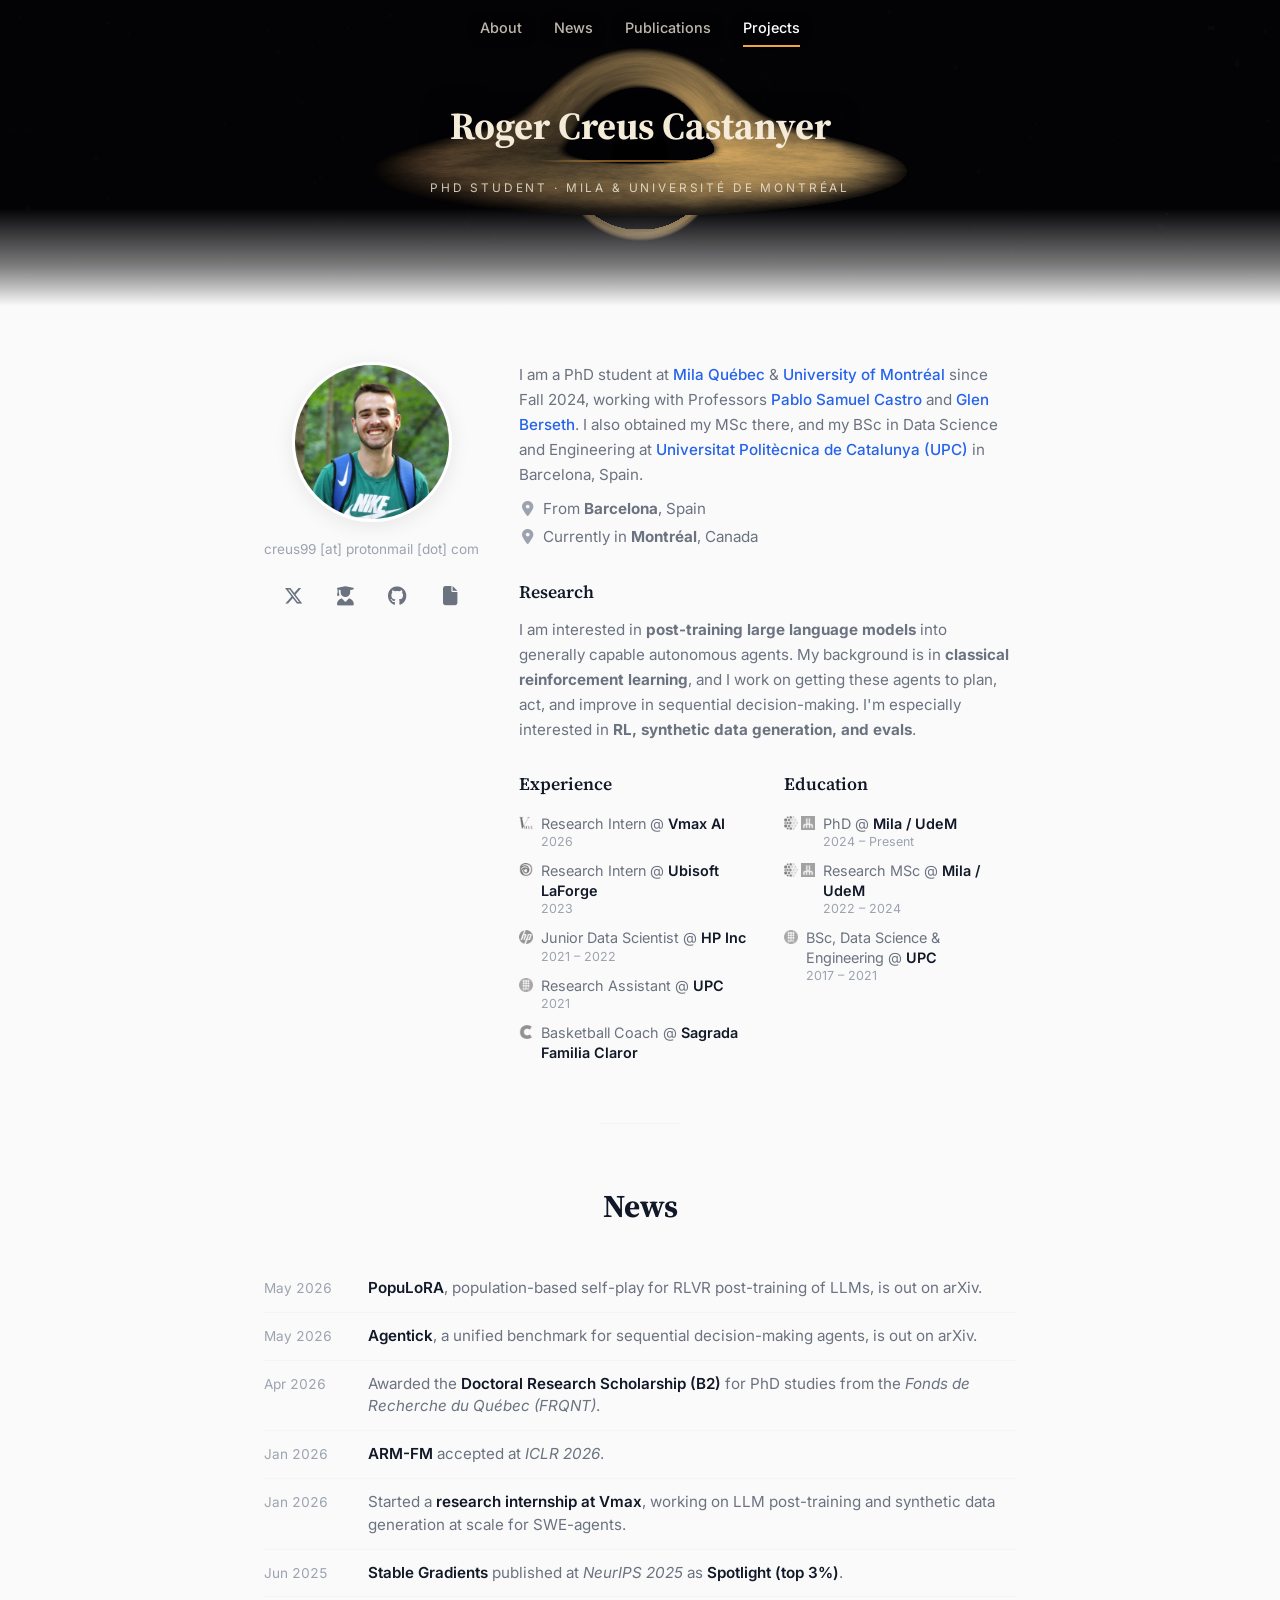
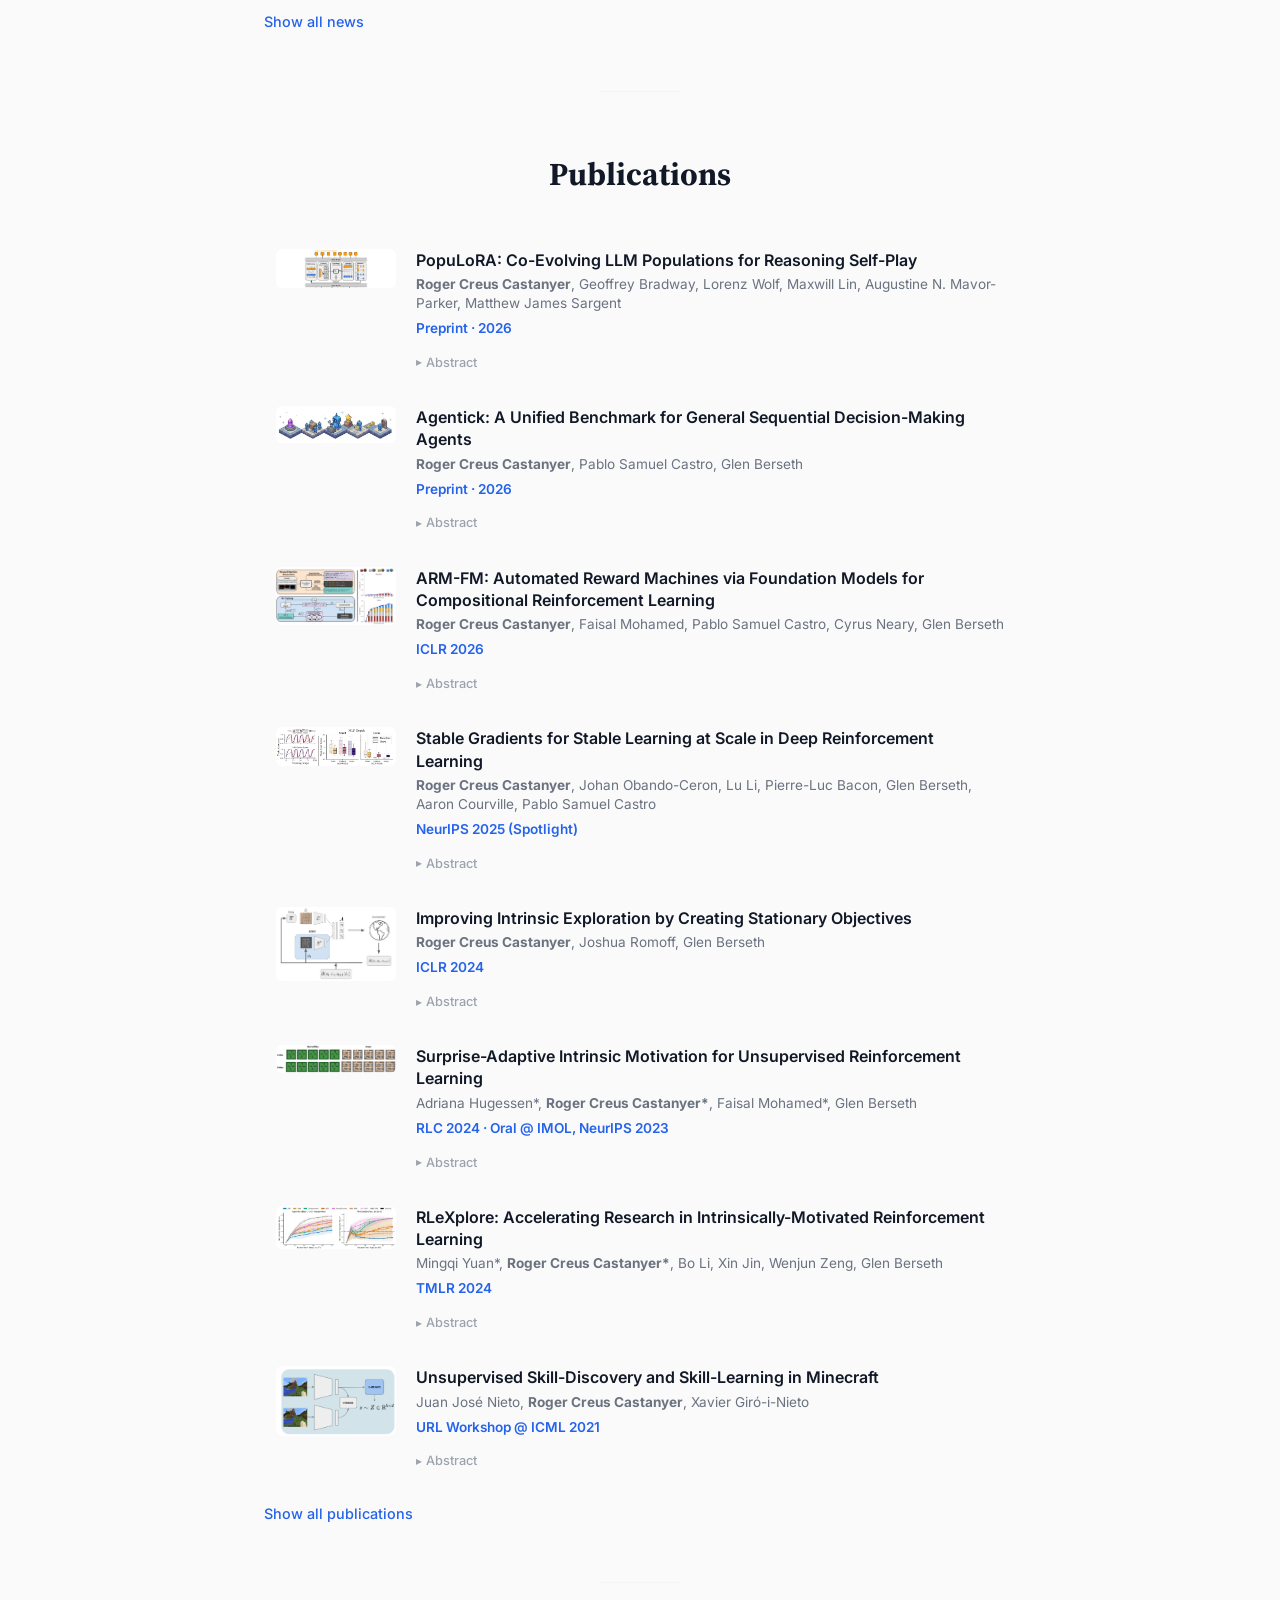
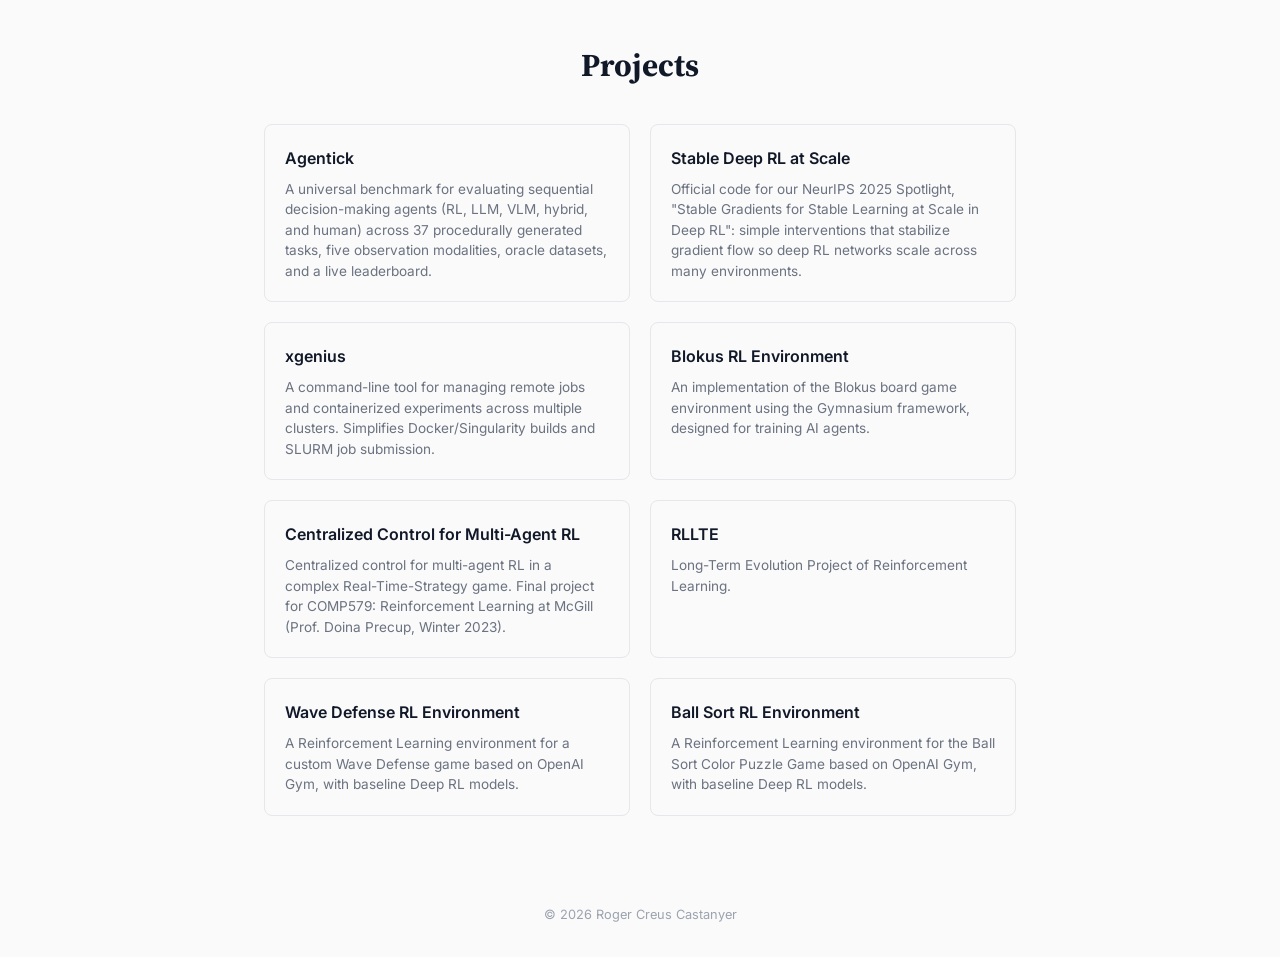
==== index.html @ 0914a36c "Mobile black hole top arc, CV dates, Mila+UdeM logos, tighter spacing - Black hole: keep 110 integra" ====
<!DOCTYPE html>
<html lang="en">
<head>
    <meta charset="UTF-8">
    <meta name="viewport" content="width=device-width, initial-scale=1.0">
    <meta name="theme-color" content="#fafafa">
    <title>Roger Creus Castanyer · PhD Student, RL &amp; Foundation Models</title>
    <meta name="description" content="Roger Creus Castanyer is a PhD student at Mila &amp; Université de Montréal researching general, autonomous agents at the intersection of deep reinforcement learning and foundation models.">
    <meta name="author" content="Roger Creus Castanyer">
    <link rel="canonical" href="https://roger-creus.github.io/">
    <!-- Open Graph / Twitter share cards -->
    <meta property="og:type" content="website">
    <meta property="og:url" content="https://roger-creus.github.io/">
    <meta property="og:title" content="Roger Creus Castanyer · PhD Student, RL &amp; Foundation Models">
    <meta property="og:description" content="PhD student at Mila &amp; Université de Montréal researching general, autonomous agents at the intersection of deep reinforcement learning and foundation models.">
    <meta property="og:image" content="https://roger-creus.github.io/pics/personal.jpg">
    <meta property="og:image:alt" content="Roger Creus Castanyer">
    <meta name="twitter:card" content="summary">
    <meta name="twitter:creator" content="@creus_roger">
    <meta name="twitter:title" content="Roger Creus Castanyer · PhD Student, RL &amp; Foundation Models">
    <meta name="twitter:description" content="PhD student at Mila &amp; Université de Montréal researching general, autonomous agents at the intersection of deep RL and foundation models.">
    <meta name="twitter:image" content="https://roger-creus.github.io/pics/personal.jpg">
    <link rel="preconnect" href="https://fonts.googleapis.com">
    <link rel="preconnect" href="https://fonts.gstatic.com" crossorigin>
    <link href="https://fonts.googleapis.com/css2?family=Inter:wght@400;500;600;700&family=Source+Serif+4:opsz,wght@8..60,600;8..60,700&display=swap" rel="stylesheet">
    <link rel="stylesheet" href="https://cdnjs.cloudflare.com/ajax/libs/font-awesome/6.5.1/css/all.min.css">
    <link rel="stylesheet" href="main.css">
    <noscript>
        <style>
            /* No JS: nav can't toggle solid on scroll, so keep it legible. */
            .nav { background: rgba(250, 250, 250, 0.85); backdrop-filter: blur(12px); -webkit-backdrop-filter: blur(12px); border-bottom: 1px solid var(--border); }
            .nav__link { color: var(--text-secondary); text-shadow: none; }
            .nav__link::after { background: var(--accent); }
            .nav__burger span { background: var(--text); }
        </style>
    </noscript>
</head>
<body>
    <nav class="nav" id="nav">
        <div class="nav__inner">
            <button class="nav__burger" id="navBurger" aria-label="Toggle menu" aria-expanded="false">
                <span></span><span></span><span></span>
            </button>
            <div class="nav__links" id="navLinks">
                <a href="#about" class="nav__link">About</a>
                <a href="#news" class="nav__link">News</a>
                <a href="#publications" class="nav__link">Publications</a>
                <a href="#projects" class="nav__link">Projects</a>
            </div>
        </div>
    </nav>

    <main>
        <!-- ===== Black hole hero band ===== -->
        <header class="hero-band" id="heroBand" aria-label="Roger Creus Castanyer">
            <div class="hero-band__fallback" aria-hidden="true"></div>
            <canvas id="bh" aria-hidden="true"></canvas>
            <div class="hero-band__fade" aria-hidden="true"></div>
            <div class="hero-band__overlay">
                <h1 class="hero-band__name">Roger Creus Castanyer</h1>
                <span class="hero-band__rule" aria-hidden="true"></span>
                <p class="hero-band__aff">
                    <span class="hero-band__aff-full">PhD Student · Mila &amp; Université de Montréal</span>
                    <span class="hero-band__aff-short">PhD Student · Mila / UdeM</span>
                </p>
            </div>
        </header>

        <!-- ===== About ===== -->
        <section id="about" class="section fade-in">
            <div class="wrap">
                <div class="hero">
                    <div class="hero__sidebar">
                        <img src="./pics/personal.jpg" alt="Roger Creus Castanyer" class="hero__photo">
                        <p class="hero__email">creus99 [at] protonmail [dot] com</p>
                        <div class="hero__social">
                            <a href="https://twitter.com/creus_roger" target="_blank" aria-label="X (Twitter)"><i class="fa-brands fa-x-twitter"></i></a>
                            <a href="https://scholar.google.ca/citations?hl=en&user=E3y_txsAAAAJ" target="_blank" aria-label="Google Scholar"><i class="fa-solid fa-user-graduate"></i></a>
                            <a href="https://github.com/roger-creus" target="_blank" aria-label="GitHub"><i class="fa-brands fa-github"></i></a>
                            <a href="./uploads/RogerCreusCV.pdf" target="_blank" aria-label="CV"><i class="fa-solid fa-file"></i></a>
                        </div>
                    </div>
                    <div class="hero__content">
                        <p>
                            I am a PhD student at <a href="https://mila.quebec/en/" target="_blank">Mila Québec</a> &amp; <a href="https://diro.umontreal.ca/english/home/" target="_blank">University of Montréal</a> since Fall 2024,
                            working with Professors <a href="https://psc-g.github.io/" target="_blank">Pablo Samuel Castro</a> and <a href="https://neo-x.github.io/" target="_blank">Glen Berseth</a>.
                            I also obtained my MSc there, and my BSc in Data Science and Engineering at <a href="https://dse.upc.edu/en" target="_blank">Universitat Politècnica de Catalunya (UPC)</a> in Barcelona, Spain.
                        </p>
                        <p class="hero__location">
                            <i class="fa-solid fa-location-dot"></i> From <strong>Barcelona</strong>, Spain<br>
                            <i class="fa-solid fa-location-dot"></i> Currently in <strong>Montréal</strong>, Canada
                        </p>

                        <h2>Research</h2>
                        <p>
                            I am interested in <strong>post-training large language models</strong> into generally capable autonomous agents. My background is in <strong>classical reinforcement learning</strong>, and I work on getting these agents to plan, act, and improve in sequential decision-making. I'm especially interested in <strong>RL, synthetic data generation, and evals</strong>.
                        </p>

                        <div class="cv-cols">
                            <div class="cv-col">
                                <h2>Experience</h2>
                                <ul class="experience-list">
                                    <li><span class="exp-logos"><img class="exp-logo" src="pics/logos/vmax.png" alt="" aria-hidden="true"></span><span class="exp-body"><span class="exp-role">Research Intern @ <strong>Vmax AI</strong></span><span class="exp-date">2026</span></span></li>
                                    <li><span class="exp-logos"><img class="exp-logo" src="pics/logos/ubisoft.png" alt="" aria-hidden="true"></span><span class="exp-body"><span class="exp-role">Research Intern @ <strong>Ubisoft LaForge</strong></span><span class="exp-date">2023</span></span></li>
                                    <li><span class="exp-logos"><img class="exp-logo" src="pics/logos/hp.png" alt="" aria-hidden="true"></span><span class="exp-body"><span class="exp-role">Junior Data Scientist @ <strong>HP Inc</strong></span><span class="exp-date">2021 – 2022</span></span></li>
                                    <li><span class="exp-logos"><img class="exp-logo" src="pics/logos/upc.png" alt="" aria-hidden="true"></span><span class="exp-body"><span class="exp-role">Research Assistant @ <strong>UPC</strong></span><span class="exp-date">2021</span></span></li>
                                    <li><span class="exp-logos"><img class="exp-logo" src="pics/logos/claror.png" alt="" aria-hidden="true"></span><span class="exp-body"><span class="exp-role">Basketball Coach @ <strong>Sagrada Familia Claror</strong></span></span></li>
                                </ul>
                            </div>
                            <div class="cv-col">
                                <h2>Education</h2>
                                <ul class="experience-list">
                                    <li><span class="exp-logos"><img class="exp-logo" src="pics/logos/mila.png" alt="" aria-hidden="true"><img class="exp-logo" src="pics/logos/udem.png" alt="" aria-hidden="true"></span><span class="exp-body"><span class="exp-role">PhD @ <strong>Mila / UdeM</strong></span><span class="exp-date">2024 – Present</span></span></li>
                                    <li><span class="exp-logos"><img class="exp-logo" src="pics/logos/mila.png" alt="" aria-hidden="true"><img class="exp-logo" src="pics/logos/udem.png" alt="" aria-hidden="true"></span><span class="exp-body"><span class="exp-role">Research MSc @ <strong>Mila / UdeM</strong></span><span class="exp-date">2022 – 2024</span></span></li>
                                    <li><span class="exp-logos"><img class="exp-logo" src="pics/logos/upc.png" alt="" aria-hidden="true"></span><span class="exp-body"><span class="exp-role">BSc, Data Science &amp; Engineering @ <strong>UPC</strong></span><span class="exp-date">2017 – 2021</span></span></li>
                                </ul>
                            </div>
                        </div>
                    </div>
                </div>
            </div>
        </section>

        <hr class="divider">

        <!-- ===== News ===== -->
        <section id="news" class="section fade-in">
            <div class="wrap">
                <h2 class="section-title">News</h2>
                <div class="news-list">
                    <div class="news-item">
                        <span class="news-date">May 2026</span>
                        <span class="news-text"><a href="https://arxiv.org/abs/2605.16727" target="_blank"><strong>PopuLoRA</strong></a>, population-based self-play for RLVR post-training of LLMs, is out on arXiv.</span>
                    </div>
                    <div class="news-item">
                        <span class="news-date">May 2026</span>
                        <span class="news-text"><a href="https://arxiv.org/abs/2605.06869" target="_blank"><strong>Agentick</strong></a>, a unified benchmark for sequential decision-making agents, is out on arXiv.</span>
                    </div>
                    <div class="news-item">
                        <span class="news-date">Apr 2026</span>
                        <span class="news-text">Awarded the <strong>Doctoral Research Scholarship (B2)</strong> for PhD studies from the <em>Fonds de Recherche du Québec (FRQNT)</em>.</span>
                    </div>
                    <div class="news-item">
                        <span class="news-date">Jan 2026</span>
                        <span class="news-text"><a href="https://arxiv.org/abs/2510.14176" target="_blank"><strong>ARM-FM</strong></a> accepted at <em>ICLR 2026</em>.</span>
                    </div>
                    <div class="news-item">
                        <span class="news-date">Jan 2026</span>
                        <span class="news-text">Started a <strong>research internship at Vmax</strong>, working on LLM post-training and synthetic data generation at scale for SWE-agents.</span>
                    </div>
                    <div class="news-item">
                        <span class="news-date">Jun 2025</span>
                        <span class="news-text"><a href="https://arxiv.org/pdf/2506.15544" target="_blank"><strong>Stable Gradients</strong></a> published at <em>NeurIPS 2025</em> as <strong>Spotlight (top 3%)</strong>.</span>
                    </div>
                    <div class="news-item news-item--hidden">
                        <span class="news-date">Feb 2025</span>
                        <span class="news-text">Obtained the <strong>AI Research Scholarship</strong> from Université de Montréal.</span>
                    </div>
                    <div class="news-item news-item--hidden">
                        <span class="news-date">Dec 2024</span>
                        <span class="news-text">Obtained the <strong>Academic Excellence Scholarship</strong> from Université de Montréal.</span>
                    </div>
                    <!-- Hidden older news -->
                    <div class="news-item news-item--hidden">
                        <span class="news-date">Sep 2024</span>
                        <span class="news-text"><strong>Started my PhD</strong> at UdeM and Mila under Professors Pablo Samuel Castro and Glen Berseth.</span>
                    </div>
                    <div class="news-item news-item--hidden">
                        <span class="news-date">Aug 2024</span>
                        <span class="news-text">Graduated with a <strong>Research MSc in CS &amp; AI</strong> from UdeM / Mila. Made it to the <a href="https://esp.umontreal.ca/les-esp/liste-dhonneur-du-recteur/#c764674" target="_blank"><strong>Dean's List!</strong></a> <a href="https://umontreal.scholaris.ca/items/6102c062-b56d-4065-9005-fd0d64accea1" target="_blank"><strong>Read my thesis</strong></a></span>
                    </div>
                    <div class="news-item news-item--hidden">
                        <span class="news-date">Jun 2024</span>
                        <span class="news-text">Received the <strong>End-of-Studies Scholarship</strong> from Université de Montréal to complete my MSc thesis.</span>
                    </div>
                    <div class="news-item news-item--hidden">
                        <span class="news-date">May 2024</span>
                        <span class="news-text"><a href="https://arxiv.org/abs/2405.17243" target="_blank"><strong>Surprise-Adaptive Intrinsic Motivation</strong></a> published at <em>RLC 2024</em>.</span>
                    </div>
                    <div class="news-item news-item--hidden">
                        <span class="news-date">Apr 2024</span>
                        <span class="news-text"><a href="https://arxiv.org/abs/2405.19548" target="_blank"><strong>RLeXplore</strong></a> published at <em>TMLR 2024</em>.</span>
                    </div>
                    <div class="news-item news-item--hidden">
                        <span class="news-date">Feb 2024</span>
                        <span class="news-text"><a href="https://arxiv.org/abs/2310.18144" target="_blank"><strong>SOFE</strong></a> published at <em>ICLR 2024</em>.</span>
                    </div>
                    <div class="news-item news-item--hidden">
                        <span class="news-date">Dec 2023</span>
                        <span class="news-text"><a href="https://arxiv.org/abs/2405.17243" target="_blank"><strong>Surprise-Adaptive Intrinsic Motivation</strong></a> accepted at <em>IMOL workshop @ NeurIPS 2023</em>. <strong>Selected for Oral!</strong></span>
                    </div>
                    <div class="news-item news-item--hidden">
                        <span class="news-date">2021</span>
                        <span class="news-text"><a href="https://imatge.upc.edu/web/sites/default/files/pub/cCreus.pdf" target="_blank"><strong>PixelEDL</strong></a> accepted at <em>Embodied AI @ CVPR 2021</em>.</span>
                    </div>
                    <div class="news-item news-item--hidden">
                        <span class="news-date">2021</span>
                        <span class="news-text"><a href="https://arxiv.org/abs/2107.08398" target="_blank"><strong>Unsupervised Skill-Discovery in Minecraft</strong></a> accepted at <em>URL @ ICML 2021</em>.</span>
                    </div>
                    <div class="news-item news-item--hidden">
                        <span class="news-date">2021</span>
                        <span class="news-text"><a href="https://imatge.upc.edu/web/sites/default/files/pub/cNieto.pdf" target="_blank"><strong>PiCoEDL</strong></a> accepted at <em>Embodied AI @ CVPR 2021</em>.</span>
                    </div>
                    <div class="news-item news-item--hidden">
                        <span class="news-date">2021</span>
                        <span class="news-text"><a href="https://arxiv.org/abs/2103.07286" target="_blank"><strong>Integration of CNNs in Mobile Applications</strong></a> accepted at <em>AI Engineering @ ICSE 2021</em>.</span>
                    </div>
                    <div class="news-item news-item--hidden">
                        <span class="news-date">2021</span>
                        <span class="news-text"><a href="https://arxiv.org/abs/2109.15284" target="_blank"><strong>Design Decisions for Greener AI</strong></a> published at <em>EMSE 2022</em>.</span>
                    </div>
                    <div class="news-item news-item--hidden">
                        <span class="news-date">2021</span>
                        <span class="news-text"><a href="https://aclanthology.org/2020.webnlg-1.5.pdf" target="_blank"><strong>Enhancing Seq2Seq for RDF-to-Text</strong></a> accepted at <em>WebNLG @ EMNLP 2020</em>.</span>
                    </div>
                </div>
                <button class="news-toggle" id="newsToggle">Show all news</button>
            </div>
        </section>

        <hr class="divider">

        <!-- ===== Publications ===== -->
        <section id="publications" class="section fade-in">
            <div class="wrap">
                <h2 class="section-title">Publications</h2>
                <div class="pub-list">

                    <div class="pub-card">
                        <a href="https://arxiv.org/abs/2605.16727" target="_blank" class="pub-card__img-link">
                            <img src="pics/populora.png" alt="PopuLoRA" class="pub-card__img">
                        </a>
                        <div class="pub-card__body">
                            <a href="https://arxiv.org/abs/2605.16727" target="_blank" class="pub-card__title">PopuLoRA: Co-Evolving LLM Populations for Reasoning Self-Play</a>
                            <p class="pub-card__authors"><strong>Roger Creus Castanyer</strong>, Geoffrey Bradway, Lorenz Wolf, Maxwill Lin, Augustine N. Mavor-Parker, Matthew James Sargent</p>
                            <p class="pub-card__venue">Preprint · 2026</p>
                            <details class="pub-card__details">
                                <summary>Abstract</summary>
                                <p class="pub-card__abstract">We introduce PopuLoRA, a population-based asymmetric self-play framework for reinforcement learning with verifiable rewards (RLVR) post-training of LLMs. Teachers and students are specialised LoRA adapters on a shared frozen base: teachers propose problems, matched students solve them under a programmatic verifier, and cross-evaluation between sub-populations replaces the self-calibration that limits single-agent self-play. A family of LoRA weight-space evolution operators (mutations and crossovers that produce same-rank population members in seconds) serves as the replacement step of a population-based training loop at 7B scale. Where a single agent self-calibrates to generating easy problems it can reliably solve, the population enters a co-evolutionary arms race: teachers produce increasingly complex problems, student solve rates oscillate, and problem-space coverage keeps expanding throughout training. The population mean outperforms a compute-matched single-agent baseline across three code and seven math benchmarks, and even its weakest member beats the baseline on aggregate.</p>
                            </details>
                        </div>
                    </div>

                    <div class="pub-card">
                        <a href="https://arxiv.org/abs/2605.06869" target="_blank" class="pub-card__img-link">
                            <img src="pics/agentick.png" alt="Agentick" class="pub-card__img">
                        </a>
                        <div class="pub-card__body">
                            <a href="https://arxiv.org/abs/2605.06869" target="_blank" class="pub-card__title">Agentick: A Unified Benchmark for General Sequential Decision-Making Agents</a>
                            <p class="pub-card__authors"><strong>Roger Creus Castanyer</strong>, Pablo Samuel Castro, Glen Berseth</p>
                            <p class="pub-card__venue">Preprint · 2026</p>
                            <details class="pub-card__details">
                                <summary>Abstract</summary>
                                <p class="pub-card__abstract">AI agent research spans a wide spectrum, from RL agents that learn from scratch to foundation-model agents that leverage pre-trained knowledge, yet no unified benchmark enables fair comparison across these approaches. We present Agentick, a benchmark for sequential decision-making agents designed to evaluate RL, LLM, VLM, hybrid, and human agents on common ground. It provides 37 procedurally generated tasks across six capability categories, four difficulty levels, and five observation modalities through a single Gymnasium-compatible interface, and ships with a coding API, oracle reference policies, pre-built SFT datasets, a composable agent harness, and a live leaderboard. An evaluation spanning 27 configurations and over 90,000 episodes reveals that no single approach dominates, providing the empirical infrastructure to drive progress toward general autonomous agents, both as an evaluation framework and as a training ground for RL post-training of foundation models.</p>
                            </details>
                        </div>
                    </div>

                    <div class="pub-card">
                        <a href="https://arxiv.org/abs/2510.14176" target="_blank" class="pub-card__img-link">
                            <img src="pics/arm_fm.png" alt="ARM-FM" class="pub-card__img">
                        </a>
                        <div class="pub-card__body">
                            <a href="https://arxiv.org/abs/2510.14176" target="_blank" class="pub-card__title">ARM-FM: Automated Reward Machines via Foundation Models for Compositional Reinforcement Learning</a>
                            <p class="pub-card__authors"><strong>Roger Creus Castanyer</strong>, Faisal Mohamed, Pablo Samuel Castro, Cyrus Neary, Glen Berseth</p>
                            <p class="pub-card__venue">ICLR 2026</p>
                            <details class="pub-card__details">
                                <summary>Abstract</summary>
                                <p class="pub-card__abstract">We present ARM-FM, a framework for automated, compositional reward design in reinforcement learning using foundation models to automatically generate reward machines (formal automata for specifying objectives) directly from natural language. By pairing high-level reasoning of foundation models with reward machines' structured formalism, ARM-FM enables robust, generalizable RL agents and demonstrates effectiveness, including zero-shot generalization, on diverse, challenging environments.</p>
                            </details>
                        </div>
                    </div>

                    <div class="pub-card">
                        <a href="https://arxiv.org/pdf/2506.15544" target="_blank" class="pub-card__img-link">
                            <img src="pics/stable_gradients.png" alt="Stable Gradients" class="pub-card__img">
                        </a>
                        <div class="pub-card__body">
                            <a href="https://arxiv.org/pdf/2506.15544" target="_blank" class="pub-card__title">Stable Gradients for Stable Learning at Scale in Deep Reinforcement Learning</a>
                            <p class="pub-card__authors"><strong>Roger Creus Castanyer</strong>, Johan Obando-Ceron, Lu Li, Pierre-Luc Bacon, Glen Berseth, Aaron Courville, Pablo Samuel Castro</p>
                            <p class="pub-card__venue">NeurIPS 2025 (Spotlight)</p>
                            <details class="pub-card__details">
                                <summary>Abstract</summary>
                                <p class="pub-card__abstract">This work investigates why scaling deep reinforcement learning networks often degrades performance, identifying the interplay of non-stationarity and gradient pathologies from suboptimal architectures as key causes. Through empirical analysis, we propose simple, easily integrated interventions that stabilize gradient flow, enabling robust performance across varying depths and widths. Our approach is compatible with standard algorithms and achieves strong results across diverse agents and environments, offering a practical path toward scaling deep RL effectively.</p>
                            </details>
                        </div>
                    </div>

                    <div class="pub-card">
                        <a href="https://arxiv.org/abs/2310.18144" target="_blank" class="pub-card__img-link">
                            <img src="pics/sofe.png" alt="SOFE" class="pub-card__img">
                        </a>
                        <div class="pub-card__body">
                            <a href="https://arxiv.org/abs/2310.18144" target="_blank" class="pub-card__title">Improving Intrinsic Exploration by Creating Stationary Objectives</a>
                            <p class="pub-card__authors"><strong>Roger Creus Castanyer</strong>, Joshua Romoff, Glen Berseth</p>
                            <p class="pub-card__venue">ICLR 2024</p>
                            <details class="pub-card__details">
                                <summary>Abstract</summary>
                                <p class="pub-card__abstract">We identify that any intrinsic reward function derived from count-based methods is non-stationary and hence induces a difficult objective to optimize for the agent. The key contribution of our work lies in transforming the original non-stationary rewards into stationary rewards through an augmented state representation. We introduce the Stationary Objectives For Exploration (SOFE) framework. Our experiments show that SOFE improves the agents' performance in challenging exploration problems, including sparse-reward tasks, pixel-based observations, 3D navigation, and procedurally generated environments.</p>
                            </details>
                        </div>
                    </div>

                    <div class="pub-card">
                        <a href="https://arxiv.org/abs/2405.17243" target="_blank" class="pub-card__img-link">
                            <img src="pics/sadapt.png" alt="S-Adapt" class="pub-card__img">
                        </a>
                        <div class="pub-card__body">
                            <a href="https://arxiv.org/abs/2405.17243" target="_blank" class="pub-card__title">Surprise-Adaptive Intrinsic Motivation for Unsupervised Reinforcement Learning</a>
                            <p class="pub-card__authors">Adriana Hugessen*, <strong>Roger Creus Castanyer*</strong>, Faisal Mohamed*, Glen Berseth</p>
                            <p class="pub-card__venue">RLC 2024 · Oral @ IMOL, NeurIPS 2023</p>
                            <details class="pub-card__details">
                                <summary>Abstract</summary>
                                <p class="pub-card__abstract">Both surprise-minimizing and surprise-maximizing (curiosity) objectives for unsupervised reinforcement learning (RL) have been shown to be effective in different environments, depending on the environment's level of natural entropy. However, neither method can perform well across all entropy regimes. In an effort to find a single surprise-based method that will encourage emergent behaviors in any environment, we propose an agent that can adapt its objective depending on the entropy conditions it faces, by framing the choice as a multi-armed bandit problem. We devise a novel intrinsic feedback signal for the bandit which captures the ability of the agent to control the entropy in its environment.</p>
                            </details>
                        </div>
                    </div>

                    <div class="pub-card">
                        <a href="https://arxiv.org/pdf/2405.19548" target="_blank" class="pub-card__img-link">
                            <img src="pics/rlexplore.png" alt="RLeXplore" class="pub-card__img">
                        </a>
                        <div class="pub-card__body">
                            <a href="https://arxiv.org/pdf/2405.19548" target="_blank" class="pub-card__title">RLeXplore: Accelerating Research in Intrinsically-Motivated Reinforcement Learning</a>
                            <p class="pub-card__authors">Mingqi Yuan*, <strong>Roger Creus Castanyer*</strong>, Bo Li, Xin Jin, Wenjun Zeng, Glen Berseth</p>
                            <p class="pub-card__venue">TMLR 2024</p>
                            <details class="pub-card__details">
                                <summary>Abstract</summary>
                                <p class="pub-card__abstract">Extrinsic rewards can effectively guide reinforcement learning (RL) agents in specific tasks. However, extrinsic rewards frequently fall short in complex environments due to the significant human effort needed for their design and annotation. This limitation underscores the necessity for intrinsic rewards, which offer auxiliary and dense signals and can enable agents to learn in an unsupervised manner. We introduce RLeXplore, a unified, highly modularized, and plug-and-play framework offering reliable implementations of eight state-of-the-art intrinsic reward algorithms.</p>
                            </details>
                        </div>
                    </div>

                    <div class="pub-card">
                        <a href="https://arxiv.org/abs/2107.08398" target="_blank" class="pub-card__img-link">
                            <img src="pics/URL_mine.png" alt="Minecraft Skill Discovery" class="pub-card__img">
                        </a>
                        <div class="pub-card__body">
                            <a href="https://arxiv.org/abs/2107.08398" target="_blank" class="pub-card__title">Unsupervised Skill-Discovery and Skill-Learning in Minecraft</a>
                            <p class="pub-card__authors">Juan José Nieto, <strong>Roger Creus Castanyer</strong>, Xavier Giró-i-Nieto</p>
                            <p class="pub-card__venue">URL Workshop @ ICML 2021</p>
                            <details class="pub-card__details">
                                <summary>Abstract</summary>
                                <p class="pub-card__abstract">Pre-training Reinforcement Learning agents in a task-agnostic manner has shown promising results. However, previous works still struggle in learning and discovering meaningful skills in high-dimensional state-spaces, such as pixel-spaces. We approach the problem by leveraging unsupervised skill discovery and self-supervised learning of state representations.</p>
                            </details>
                        </div>
                    </div>

                    <div class="pub-card pub-card--hidden">
                        <a href="https://imatge.upc.edu/web/sites/default/files/pub/cCreus.pdf" target="_blank" class="pub-card__img-link">
                            <img src="pics/pixelEDL.png" alt="PixelEDL" class="pub-card__img">
                        </a>
                        <div class="pub-card__body">
                            <a href="https://imatge.upc.edu/web/sites/default/files/pub/cCreus.pdf" target="_blank" class="pub-card__title">PixelEDL: Unsupervised Skill Discovery and Learning from Pixels</a>
                            <p class="pub-card__authors"><strong>Roger Creus Castanyer</strong>, Juan José Nieto, Xavier Giró-i-Nieto</p>
                            <p class="pub-card__venue">Embodied AI Workshop @ CVPR 2021</p>
                            <details class="pub-card__details">
                                <summary>Abstract</summary>
                                <p class="pub-card__abstract">We tackle embodied visual navigation in a task-agnostic set-up by putting the focus on the unsupervised discovery of skills that provide a good coverage of states. Our approach intersects with empowerment: we address the reward-free skill discovery and learning tasks to discover what can be done in an environment and how.</p>
                            </details>
                        </div>
                    </div>

                    <div class="pub-card pub-card--hidden">
                        <a href="https://imatge.upc.edu/web/sites/default/files/pub/cNieto.pdf" target="_blank" class="pub-card__img-link">
                            <img src="pics/picoEDL.png" alt="PiCoEDL" class="pub-card__img">
                        </a>
                        <div class="pub-card__body">
                            <a href="https://imatge.upc.edu/web/sites/default/files/pub/cNieto.pdf" target="_blank" class="pub-card__title">PiCoEDL: Discovery and Learning of Minecraft Navigation Goals from Pixels and Coordinates</a>
                            <p class="pub-card__authors">Juan José Nieto, <strong>Roger Creus Castanyer</strong>, Xavier Giró-i-Nieto</p>
                            <p class="pub-card__venue">Embodied AI Workshop @ CVPR 2021</p>
                            <details class="pub-card__details">
                                <summary>Abstract</summary>
                                <p class="pub-card__abstract">Defining a reward function in Reinforcement Learning (RL) is not always possible or very costly. For this reason, there is a great interest in training agents in a task-agnostic manner making use of intrinsic motivations and unsupervised techniques. We hypothesize that RL agents will also benefit from unsupervised pre-trainings with no extrinsic rewards, analogously to how humans mostly learn, especially in the early stages of life.</p>
                            </details>
                        </div>
                    </div>

                    <div class="pub-card pub-card--hidden">
                        <a href="https://arxiv.org/abs/2109.15284" target="_blank" class="pub-card__img-link">
                            <img src="pics/designDecisions.png" alt="Green AI Design Decisions" class="pub-card__img">
                        </a>
                        <div class="pub-card__body">
                            <a href="https://arxiv.org/abs/2109.15284" target="_blank" class="pub-card__title">Which Design Decisions in AI-enabled Mobile Applications Contribute to Greener AI?</a>
                            <p class="pub-card__authors"><strong>Roger Creus Castanyer</strong>, Silverio Martínez-Fernández, Xavier Franch</p>
                            <p class="pub-card__venue">Empirical Software Engineering (EMSE) 2022</p>
                            <details class="pub-card__details">
                                <summary>Abstract</summary>
                                <p class="pub-card__abstract">The construction, evolution and usage of complex artificial intelligence (AI) models demand expensive computational resources. While currently available high-performance computing environments support well this complexity, the deployment of AI models in mobile devices, which is an increasing trend, is challenging. Our objective is to systematically assess the trade-off between accuracy and complexity when deploying complex AI models to mobile devices, which have an implicit resource limitation.</p>
                            </details>
                        </div>
                    </div>

                    <div class="pub-card pub-card--hidden">
                        <a href="https://arxiv.org/abs/2103.07286" target="_blank" class="pub-card__img-link">
                            <img src="pics/cnn_in_mobile.png" alt="CNN in Mobile" class="pub-card__img">
                        </a>
                        <div class="pub-card__body">
                            <a href="https://arxiv.org/abs/2103.07286" target="_blank" class="pub-card__title">Integration of Convolutional Neural Networks in Mobile Applications</a>
                            <p class="pub-card__authors"><strong>Roger Creus Castanyer</strong>, Silverio Martínez-Fernández, Xavier Franch</p>
                            <p class="pub-card__venue">AI Engineering Workshop @ ICSE 2021</p>
                            <details class="pub-card__details">
                                <summary>Abstract</summary>
                                <p class="pub-card__abstract">When building Deep Learning (DL) models, data scientists and software engineers manage the trade-off between their accuracy, or any other suitable success criteria, and their complexity. In an environment with high computational power, a common practice is making the models go deeper by designing more sophisticated architectures. However, in the context of mobile devices, which possess less computational power, keeping complexity under control is a must.</p>
                            </details>
                        </div>
                    </div>

                    <div class="pub-card pub-card--hidden">
                        <a href="https://aclanthology.org/2020.webnlg-1.5.pdf" target="_blank" class="pub-card__img-link">
                            <img src="pics/webnlg.png" alt="WebNLG" class="pub-card__img">
                        </a>
                        <div class="pub-card__body">
                            <a href="https://aclanthology.org/2020.webnlg-1.5.pdf" target="_blank" class="pub-card__title">Enhancing sequence-to-sequence modelling for RDF triples to natural text</a>
                            <p class="pub-card__authors">Oriol Domingo, David Bergés, Roser Cantenys, <strong>Roger Creus Castanyer</strong>, José Adrian Rodríguez Fonollosa</p>
                            <p class="pub-card__venue">WebNLG Workshop @ EMNLP 2020</p>
                            <details class="pub-card__details">
                                <summary>Abstract</summary>
                                <p class="pub-card__abstract">This work establishes key guidelines on how, which and when Machine Translation (MT) techniques are worth applying to RDF-to-Text task. Not only do we apply and compare the most prominent MT architecture, the Transformer, but we also analyze state-of-the-art techniques such as Byte Pair Encoding or Back Translation to demonstrate an improvement in generalization.</p>
                            </details>
                        </div>
                    </div>

                    <div class="pub-card pub-card--hidden">
                        <a href="https://arxiv.org/abs/2005.13156" target="_blank" class="pub-card__img-link">
                            <img src="pics/datasheets.png" alt="MT Datasheets" class="pub-card__img">
                        </a>
                        <div class="pub-card__body">
                            <a href="https://arxiv.org/abs/2005.13156" target="_blank" class="pub-card__title">MT-adapted datasheets for datasets: Template and repository</a>
                            <p class="pub-card__authors">Marta Costa-jussà, <strong>Roger Creus Castanyer</strong>, Oriol Domingo, Albert Domínguez, Miquel Escobar, Cayetana López, Marina Garcia, Margarita Geleta</p>
                            <details class="pub-card__details">
                                <summary>Abstract</summary>
                                <p class="pub-card__abstract">In this report we are taking the standardized model proposed by Gebru et al. (2018) for documenting the popular machine translation datasets of the EuroParl and News-Commentary. Within this documentation process, we have adapted the original datasheet to the particular case of data consumers within the Machine Translation area. We are also proposing a repository for collecting the adapted datasheets in this research area.</p>
                            </details>
                        </div>
                    </div>

                    <div class="pub-card pub-card--hidden">
                        <a href="http://hdl.handle.net/1866/40294" target="_blank" class="pub-card__img-link">
                            <img src="pics/msc_thesis.png" alt="MSc Thesis" class="pub-card__img">
                        </a>
                        <div class="pub-card__body">
                            <a href="http://hdl.handle.net/1866/40294" target="_blank" class="pub-card__title">Intrinsic Exploration for Reinforcement Learning Beyond Rewards</a>
                            <p class="pub-card__authors"><strong>Roger Creus Castanyer</strong></p>
                            <p class="pub-card__venue">MSc Thesis</p>
                            <details class="pub-card__details">
                                <summary>Abstract</summary>
                                <p class="pub-card__abstract">This thesis advances intrinsic motivation in reinforcement learning by tackling the instability of non-stationary rewards with SOFE, an approach that stabilizes exploration through augmented states; introducing S-Adapt, an adaptive entropy-based mechanism enabling emergent behaviors without extrinsic rewards; and developing RLeXplore, a standardized framework for consistent implementation of intrinsic reward methods.</p>
                            </details>
                        </div>
                    </div>

                    <div class="pub-card pub-card--hidden">
                        <a href="https://upcommons.upc.edu/handle/2117/353772" target="_blank" class="pub-card__img-link">
                            <img src="pics/pixelEDL.png" alt="BSc Thesis" class="pub-card__img">
                        </a>
                        <div class="pub-card__body">
                            <a href="https://upcommons.upc.edu/handle/2117/353772" target="_blank" class="pub-card__title">Unsupervised Skill Learning from Pixels</a>
                            <p class="pub-card__authors"><strong>Roger Creus Castanyer</strong></p>
                            <p class="pub-card__venue">BSc Thesis</p>
                            <details class="pub-card__details">
                                <summary>Abstract</summary>
                                <p class="pub-card__abstract">This work focuses on the self-acquirement of the fundamental task-agnostic knowledge available within an environment. The aim is to discover and learn baseline representations and behaviors that can later be useful for solving embodied visual navigation downstream tasks.</p>
                            </details>
                        </div>
                    </div>

                </div>
                <button class="pub-toggle" id="pubToggle">Show all publications</button>
            </div>
        </section>

        <hr class="divider">

        <!-- ===== Projects ===== -->
        <section id="projects" class="section fade-in">
            <div class="wrap">
                <h2 class="section-title">Projects</h2>
                <div class="project-grid">
                    <a href="https://github.com/roger-creus/agentick" target="_blank" class="project-card">
                        <p class="project-card__title">Agentick</p>
                        <p class="project-card__desc">A universal benchmark for evaluating sequential decision-making agents (RL, LLM, VLM, hybrid, and human) across 37 procedurally generated tasks, five observation modalities, oracle datasets, and a live leaderboard.</p>
                    </a>
                    <a href="https://github.com/roger-creus/stable-deep-rl-at-scale" target="_blank" class="project-card">
                        <p class="project-card__title">Stable Deep RL at Scale</p>
                        <p class="project-card__desc">Official code for our NeurIPS 2025 Spotlight, "Stable Gradients for Stable Learning at Scale in Deep RL": simple interventions that stabilize gradient flow so deep RL networks scale across many environments.</p>
                    </a>
                    <a href="https://github.com/roger-creus/xgenius" target="_blank" class="project-card">
                        <p class="project-card__title">xgenius</p>
                        <p class="project-card__desc">A command-line tool for managing remote jobs and containerized experiments across multiple clusters. Simplifies Docker/Singularity builds and SLURM job submission.</p>
                    </a>
                    <a href="https://github.com/roger-creus/blokus-ai" target="_blank" class="project-card">
                        <p class="project-card__title">Blokus RL Environment</p>
                        <p class="project-card__desc">An implementation of the Blokus board game environment using the Gymnasium framework, designed for training AI agents.</p>
                    </a>
                    <a href="https://github.com/roger-creus/centralized-control-lux" target="_blank" class="project-card">
                        <p class="project-card__title">Centralized Control for Multi-Agent RL</p>
                        <p class="project-card__desc">Centralized control for multi-agent RL in a complex Real-Time-Strategy game. Final project for COMP579: Reinforcement Learning at McGill (Prof. Doina Precup, Winter 2023).</p>
                    </a>
                    <a href="https://github.com/RLE-Foundation/rllte" target="_blank" class="project-card">
                        <p class="project-card__title">RLLTE</p>
                        <p class="project-card__desc">Long-Term Evolution Project of Reinforcement Learning.</p>
                    </a>
                    <a href="https://github.com/yuyecreus/Wave-Defense-Learning-Environment" target="_blank" class="project-card">
                        <p class="project-card__title">Wave Defense RL Environment</p>
                        <p class="project-card__desc">A Reinforcement Learning environment for a custom Wave Defense game based on OpenAI Gym, with baseline Deep RL models.</p>
                    </a>
                    <a href="https://github.com/yuyecreus/Ball-Sort-Learning-Environment" target="_blank" class="project-card">
                        <p class="project-card__title">Ball Sort RL Environment</p>
                        <p class="project-card__desc">A Reinforcement Learning environment for the Ball Sort Color Puzzle Game based on OpenAI Gym, with baseline Deep RL models.</p>
                    </a>
                </div>
            </div>
        </section>
    </main>

    <footer class="footer">
        <p>&copy; 2026 Roger Creus Castanyer</p>
    </footer>

    <script>
    document.addEventListener('DOMContentLoaded', () => {
        const nav = document.getElementById('nav');
        const heroBand = document.getElementById('heroBand');
        const burger = document.getElementById('navBurger');
        const links = document.getElementById('navLinks');
        const navItems = links.querySelectorAll('.nav__link');

        // Navbar: transparent (cream) over the black hole band, frosted-white
        // once scrolled past it. Threshold tracks the band's bottom edge.
        const NAV_H = 56;
        let solidAt = 0;
        const measure = () => { solidAt = (heroBand ? heroBand.offsetHeight : 0) - NAV_H; };
        const onScroll = () => nav.classList.toggle('nav--solid', window.scrollY > solidAt);
        measure();
        window.addEventListener('resize', () => { measure(); onScroll(); });
        window.addEventListener('scroll', onScroll, { passive: true });
        onScroll();

        // Mobile menu toggle
        burger.addEventListener('click', () => {
            const isOpen = links.classList.toggle('open');
            burger.classList.toggle('open', isOpen);
            burger.setAttribute('aria-expanded', isOpen);
            document.body.style.overflow = isOpen ? 'hidden' : '';
        });

        // Close mobile menu on link click
        navItems.forEach(link => {
            link.addEventListener('click', () => {
                links.classList.remove('open');
                burger.classList.remove('open');
                burger.setAttribute('aria-expanded', 'false');
                document.body.style.overflow = '';
            });
        });

        // Active nav link via Intersection Observer
        const sections = document.querySelectorAll('section[id]');
        const navObserver = new IntersectionObserver(entries => {
            entries.forEach(entry => {
                if (entry.isIntersecting) {
                    navItems.forEach(link => {
                        link.classList.toggle('active', link.getAttribute('href') === '#' + entry.target.id);
                    });
                }
            });
        }, { rootMargin: '-20% 0px -70% 0px' });
        sections.forEach(s => navObserver.observe(s));

        // Fade-in on scroll
        const fadeEls = document.querySelectorAll('.fade-in');
        const fadeObserver = new IntersectionObserver(entries => {
            entries.forEach(entry => {
                if (entry.isIntersecting) {
                    entry.target.classList.add('visible');
                    fadeObserver.unobserve(entry.target);
                }
            });
        }, { threshold: 0.1 });
        fadeEls.forEach(el => fadeObserver.observe(el));

        // News "Show all" toggle
        const newsToggle = document.getElementById('newsToggle');
        let newsExpanded = false;
        newsToggle.addEventListener('click', () => {
            newsExpanded = !newsExpanded;
            document.querySelectorAll('.news-item--hidden').forEach(el => {
                el.classList.toggle('visible', newsExpanded);
            });
            newsToggle.textContent = newsExpanded ? 'Show less' : 'Show all news';
        });

        // Publications "Show all" toggle (top 8 shown by default)
        const pubToggle = document.getElementById('pubToggle');
        let pubsExpanded = false;
        pubToggle.addEventListener('click', () => {
            pubsExpanded = !pubsExpanded;
            document.querySelectorAll('.pub-card--hidden').forEach(el => {
                el.classList.toggle('visible', pubsExpanded);
            });
            pubToggle.textContent = pubsExpanded ? 'Show less' : 'Show all publications';
        });
    });
    </script>
    <script src="blackhole.js"></script>
</body>
</html>
---- main.css ----
/* ===== Variables ===== */
:root {
    --bg: #fafafa;
    --text: #111827;
    --text-secondary: #6b7280;
    --text-tertiary: #9ca3af;
    --accent: #2563eb;
    --accent-hover: #1d4ed8;
    --accent-subtle: #eff6ff;
    --border: #e5e7eb;
    --border-light: #f3f4f6;
    --sans: 'Inter', system-ui, -apple-system, sans-serif;
    --serif: 'Source Serif 4', Georgia, serif;
    --nav-h: 56px;
    /* black hole hero palette */
    --void: #07070a;
    --cream: #f4ecd8;
    --gold: #f2a440;
}

/* ===== Reset & Base ===== */
*, *::before, *::after { box-sizing: border-box; margin: 0; padding: 0; }

html {
    scroll-behavior: smooth;
    scroll-padding-top: calc(var(--nav-h) + 1rem);
}

body {
    font-family: var(--sans);
    font-size: 1rem;
    line-height: 1.65;
    color: var(--text);
    background: var(--bg);
    -webkit-font-smoothing: antialiased;
    -moz-osx-font-smoothing: grayscale;
}

a {
    color: var(--accent);
    text-decoration: none;
    transition: color 0.2s;
}
a:hover { color: var(--accent-hover); }

img { max-width: 100%; height: auto; display: block; }

ul { list-style: none; }

::selection { background: var(--accent); color: #fff; }

a:focus-visible, button:focus-visible {
    outline: 2px solid var(--accent);
    outline-offset: 2px;
}

/* ===== Layout ===== */
.wrap {
    max-width: 800px;
    margin: 0 auto;
    padding: 0 1.5rem;
}

.section {
    padding: clamp(2.25rem, 6vw, 3.5rem) 0;
}

.section-title {
    font-family: var(--serif);
    font-size: clamp(1.5rem, 3vw, 2rem);
    font-weight: 700;
    color: var(--text);
    margin-bottom: 2rem;
    text-align: center;
}

.divider {
    border: none;
    border-top: 1px solid var(--border-light);
    max-width: 80px;
    margin: 0 auto;
}

/* ===== Navbar ===== */
.nav {
    position: fixed;
    top: 0;
    left: 0;
    right: 0;
    z-index: 100;
    background: transparent;
    border-bottom: 1px solid transparent;
    transition: background 0.4s, border-color 0.4s, backdrop-filter 0.4s;
    height: var(--nav-h);
}

/* frosted-white once scrolled past the black hole band */
.nav--solid {
    background: rgba(250, 250, 250, 0.8);
    backdrop-filter: blur(12px);
    -webkit-backdrop-filter: blur(12px);
    border-bottom-color: var(--border);
}

.nav__inner {
    max-width: 720px;
    margin: 0 auto;
    padding: 0 1.5rem;
    display: flex;
    align-items: center;
    justify-content: center;
    height: 100%;
}

.nav__links {
    display: flex;
    gap: 0.5rem;
}

.nav__link {
    position: relative;
    padding: 0.5rem 0.75rem;
    font-size: 0.9rem;
    font-weight: 500;
    /* cream + soft shadow while floating over the band */
    color: rgba(244, 236, 216, 0.78);
    text-shadow: 0 1px 14px rgba(0, 0, 0, 0.5);
    transition: color 0.2s;
}
.nav__link:hover { color: var(--cream); }
.nav__link.active { color: #fff; }

/* solid state reverts to the light-page palette */
.nav--solid .nav__link {
    color: var(--text-secondary);
    text-shadow: none;
}
.nav--solid .nav__link:hover { color: var(--text); }
.nav--solid .nav__link.active { color: var(--accent); }

.nav__link::after {
    content: '';
    position: absolute;
    bottom: 0;
    left: 0.75rem;
    right: 0.75rem;
    height: 2px;
    background: var(--gold);
    transform: scaleX(0);
    transition: transform 0.25s ease;
}
.nav--solid .nav__link::after { background: var(--accent); }
.nav__link:hover::after,
.nav__link.active::after {
    transform: scaleX(1);
}

/* Burger (mobile only) */
.nav__burger {
    display: none;
    background: none;
    border: none;
    cursor: pointer;
    padding: 0.5rem;
    width: 44px;
    height: 44px;
    flex-direction: column;
    justify-content: center;
    align-items: center;
    gap: 5px;
    position: relative;
    z-index: 51;
}

.nav__burger span {
    display: block;
    width: 22px;
    height: 2px;
    background: var(--cream);
    border-radius: 2px;
    transition: transform 0.3s, opacity 0.3s, background 0.3s;
}
.nav--solid .nav__burger span,
.nav__burger.open span { background: var(--text); }

.nav__burger.open span:nth-child(1) { transform: translateY(7px) rotate(45deg); }
.nav__burger.open span:nth-child(2) { opacity: 0; }
.nav__burger.open span:nth-child(3) { transform: translateY(-7px) rotate(-45deg); }

/* ===== Black hole hero band ===== */
.hero-band {
    position: relative;
    width: 100%;
    height: 34vh;
    min-height: 230px;
    max-height: 460px;
    background: var(--void);
    overflow: hidden;
}

/* static fallback (reduced-motion / no WebGL); the canvas draws over it */
.hero-band__fallback {
    position: absolute;
    inset: 0;
    background: radial-gradient(120% 90% at 50% 46%, #1a130a 0%, #0b0a0e 45%, #07070a 100%);
}

#bh {
    position: absolute;
    inset: 0;
    width: 100%;
    height: 100%;
    display: block;
    opacity: 0;
    transition: opacity 1000ms ease;
}

/* cosmic → paper seam */
.hero-band__fade {
    position: absolute;
    left: 0;
    right: 0;
    bottom: 0;
    height: 32%;
    z-index: 1;
    pointer-events: none;
    background: linear-gradient(to bottom,
        rgba(250, 250, 250, 0) 0%,
        rgba(250, 250, 250, 0.5) 60%,
        var(--bg) 100%);
}

.hero-band__overlay {
    position: absolute;
    left: 0;
    right: 0;
    top: 50%;
    transform: translateY(-50%);
    z-index: 2;
    text-align: center;
    padding: 0 1.5rem;
    pointer-events: none;
}

.hero-band__name {
    font-family: var(--serif);
    font-weight: 700;
    color: var(--cream);
    line-height: 1.05;
    font-size: clamp(1.5rem, 4.2vw, 2.4rem);
    text-shadow: 0 2px 30px rgba(0, 0, 0, 0.55);
    margin: 0;
}

.hero-band__rule {
    display: inline-block;
    height: 1px;
    width: clamp(110px, 16vw, 210px);
    margin: 0.85rem 0 0.7rem;
    background: linear-gradient(to right, transparent, var(--gold) 30%, var(--gold) 70%, transparent);
}

.hero-band__aff {
    font-size: 0.74rem;
    letter-spacing: 0.24em;
    text-transform: uppercase;
    color: rgba(244, 236, 216, 0.82);
    margin: 0;
}
.hero-band__aff-short { display: none; }

/* ===== Hero / About ===== */
.hero {
    display: grid;
    grid-template-columns: auto 1fr;
    gap: 2.5rem;
    align-items: start;
}

.hero__sidebar {
    display: flex;
    flex-direction: column;
    align-items: center;
    text-align: center;
}

.hero__photo {
    width: 160px;
    height: 160px;
    border-radius: 50%;
    object-fit: cover;
    box-shadow: 0 4px 20px rgba(0, 0, 0, 0.08);
    border: 3px solid #fff;
}

.hero__email {
    font-size: 0.85rem;
    color: var(--text-tertiary);
    margin-top: 1rem;
}

.hero__social {
    display: flex;
    gap: 0.75rem;
    margin-top: 1rem;
}

.hero__social a {
    color: var(--text-secondary);
    font-size: 1.2rem;
    transition: color 0.2s, transform 0.2s;
    display: flex;
    align-items: center;
    justify-content: center;
    width: 40px;
    height: 40px;
    border-radius: 50%;
}
.hero__social a:hover {
    color: var(--accent);
    transform: scale(1.1);
}

.hero__content h2 {
    font-family: var(--serif);
    font-size: 1.1rem;
    font-weight: 600;
    color: var(--text);
    margin: 1.75rem 0 0.6rem;
}

.hero__content p {
    color: var(--text-secondary);
    font-size: 0.95rem;
}

.hero__content p a { font-weight: 500; }

.hero__location {
    font-size: 0.9rem;
    color: var(--text-secondary);
    margin-top: 0.5rem;
    line-height: 1.8;
}

.hero__location i {
    color: var(--text-tertiary);
    width: 1rem;
    text-align: center;
    margin-right: 0.25rem;
}

.experience-list { margin-top: 0.5rem; }

.experience-list li {
    display: flex;
    align-items: flex-start;
    gap: 0.5rem;
    font-size: 0.9rem;
    color: var(--text-secondary);
    padding: 0.32rem 0;
}

.experience-list li strong {
    color: var(--text);
    font-weight: 600;
}

.exp-body {
    display: flex;
    flex-direction: column;
    line-height: 1.35;
}

.exp-date {
    font-size: 0.78rem;
    color: var(--text-tertiary);
    margin-top: 1px;
}

/* small, muted company marks (mixed sources unified to a transparent look) */
.exp-logos {
    display: flex;
    gap: 3px;
    flex: none;
    padding-top: 2px;
}
.exp-logo {
    width: 14px;
    height: 14px;
    object-fit: contain;
    filter: grayscale(1);
    opacity: 0.55;
}

/* Experience / Education side by side */
.cv-cols {
    display: grid;
    grid-template-columns: 1fr 1fr;
    gap: 2rem;
}

/* ===== News ===== */
.news-item {
    display: grid;
    grid-template-columns: 5.5rem 1fr;
    gap: 1rem;
    padding: 0.75rem 0;
    border-bottom: 1px solid var(--border-light);
    font-size: 0.95rem;
}

.news-date {
    color: var(--text-tertiary);
    font-size: 0.85rem;
    font-variant-numeric: tabular-nums;
    white-space: nowrap;
}

.news-text {
    color: var(--text-secondary);
    line-height: 1.5;
}

.news-text a { font-weight: 600; }

.news-text strong {
    color: var(--text);
    font-weight: 600;
}

.news-item--hidden { display: none; }
.news-item--hidden.visible { display: grid; }

.news-toggle, .pub-toggle {
    display: inline-block;
    margin-top: 1rem;
    padding: 0;
    background: none;
    border: none;
    color: var(--accent);
    font-family: var(--sans);
    font-size: 0.9rem;
    font-weight: 500;
    cursor: pointer;
    transition: color 0.2s;
}
.news-toggle:hover, .pub-toggle:hover { color: var(--accent-hover); }

/* ===== Publications ===== */
.pub-list {
    display: flex;
    flex-direction: column;
}

.pub-card {
    display: grid;
    grid-template-columns: 120px 1fr;
    gap: 1.25rem;
    padding: 1rem 0.75rem;
    align-items: start;
    border-radius: 8px;
    transition: background-color 0.2s;
}

.pub-card:hover { background: var(--accent-subtle); }

/* show only the top 8 publications until expanded (same pattern as News) */
.pub-card--hidden { display: none; }
.pub-card--hidden.visible { display: grid; }

.pub-card__img {
    width: 120px;
    border-radius: 6px;
}

.pub-card__img-link { line-height: 0; }

.pub-card__title {
    font-size: 1rem;
    font-weight: 600;
    color: var(--text);
    line-height: 1.4;
    display: block;
}
.pub-card__title:hover { color: var(--accent); }

.pub-card__authors {
    font-size: 0.85rem;
    color: var(--text-secondary);
    margin-top: 0.25rem;
    line-height: 1.4;
}

.pub-card__venue {
    font-size: 0.85rem;
    font-weight: 600;
    color: var(--accent);
    margin-top: 0.25rem;
}

.pub-card__details { margin-top: 0.5rem; }

.pub-card__details summary {
    font-size: 0.8rem;
    font-weight: 500;
    color: var(--text-tertiary);
    cursor: pointer;
    transition: color 0.2s;
    list-style: none;
    display: inline-flex;
    align-items: center;
    gap: 0.25rem;
    user-select: none;
}
.pub-card__details summary::-webkit-details-marker { display: none; }

.pub-card__details summary::before {
    content: '▸';
    display: inline-block;
    transition: transform 0.2s;
    font-size: 0.75rem;
}
.pub-card__details[open] summary::before { transform: rotate(90deg); }
.pub-card__details summary:hover { color: var(--accent); }

.pub-card__abstract {
    font-size: 0.85rem;
    color: var(--text-secondary);
    line-height: 1.6;
    margin-top: 0.5rem;
    padding-left: 0.75rem;
    border-left: 2px solid var(--border-light);
    animation: fadeIn 0.3s ease;
}

@keyframes fadeIn {
    from { opacity: 0; transform: translateY(-4px); }
    to { opacity: 1; transform: translateY(0); }
}

/* ===== Projects ===== */
.project-grid {
    display: grid;
    grid-template-columns: repeat(auto-fill, minmax(280px, 1fr));
    gap: 1.25rem;
}

.project-card {
    padding: 1.25rem;
    border: 1px solid var(--border);
    border-radius: 8px;
    transition: border-color 0.25s, box-shadow 0.25s;
    color: inherit;
    display: block;
}
.project-card:hover {
    border-color: var(--accent);
    box-shadow: 0 2px 12px rgba(37, 99, 235, 0.08);
    color: inherit;
}

.project-card__title {
    font-size: 1rem;
    font-weight: 600;
    color: var(--text);
    margin-bottom: 0.5rem;
    transition: color 0.2s;
}
.project-card:hover .project-card__title { color: var(--accent); }

.project-card__desc {
    font-size: 0.85rem;
    color: var(--text-secondary);
    line-height: 1.5;
}

/* ===== Footer ===== */
.footer {
    text-align: center;
    padding: 2rem 1.5rem;
    font-size: 0.8rem;
    color: var(--text-tertiary);
}

/* ===== Animations ===== */
.fade-in {
    opacity: 0;
    transform: translateY(20px);
    transition: opacity 0.6s ease, transform 0.6s ease;
}

.fade-in.visible {
    opacity: 1;
    transform: translateY(0);
}

/* ===== Responsive ===== */
@media (max-width: 768px) {
    .nav__burger { display: flex; }
    /* no brand on the left anymore, so the burger sits on the right */
    .nav__inner { justify-content: flex-end; }

    /* short affiliation on phones so it never clips */
    .hero-band__aff { letter-spacing: 0.18em; }
    .hero-band__aff-full { display: none; }
    .hero-band__aff-short { display: inline; }

    .nav__links {
        position: fixed;
        inset: 0;
        background: rgba(250, 250, 250, 0.97);
        backdrop-filter: blur(20px);
        -webkit-backdrop-filter: blur(20px);
        flex-direction: column;
        align-items: center;
        justify-content: center;
        gap: 0;
        opacity: 0;
        pointer-events: none;
        transition: opacity 0.3s;
        z-index: 50;
    }

    .nav__links.open {
        opacity: 1;
        pointer-events: auto;
    }

    .nav__link {
        font-size: 1.25rem;
        padding: 1rem 1.5rem;
        min-height: 48px;
    }

    .nav__link::after { display: none; }

    .hero {
        grid-template-columns: 1fr;
        text-align: center;
    }

    .hero__photo {
        width: 140px;
        height: 140px;
    }

    .hero__content h2 { text-align: left; }
    .hero__content p { text-align: left; }
    .hero__location { text-align: left; }
    .experience-list { text-align: left; }
    .cv-cols { grid-template-columns: 1fr; gap: 0; }

    .news-item {
        grid-template-columns: 1fr;
        gap: 0.15rem;
    }

    .pub-card {
        grid-template-columns: 80px 1fr;
        gap: 1rem;
    }

    .pub-card__img { width: 80px; }
}

@media (max-width: 480px) {
    .pub-card {
        grid-template-columns: 1fr;
    }

    .pub-card__img-link {
        display: none;
    }

    .project-grid {
        grid-template-columns: 1fr;
    }
}
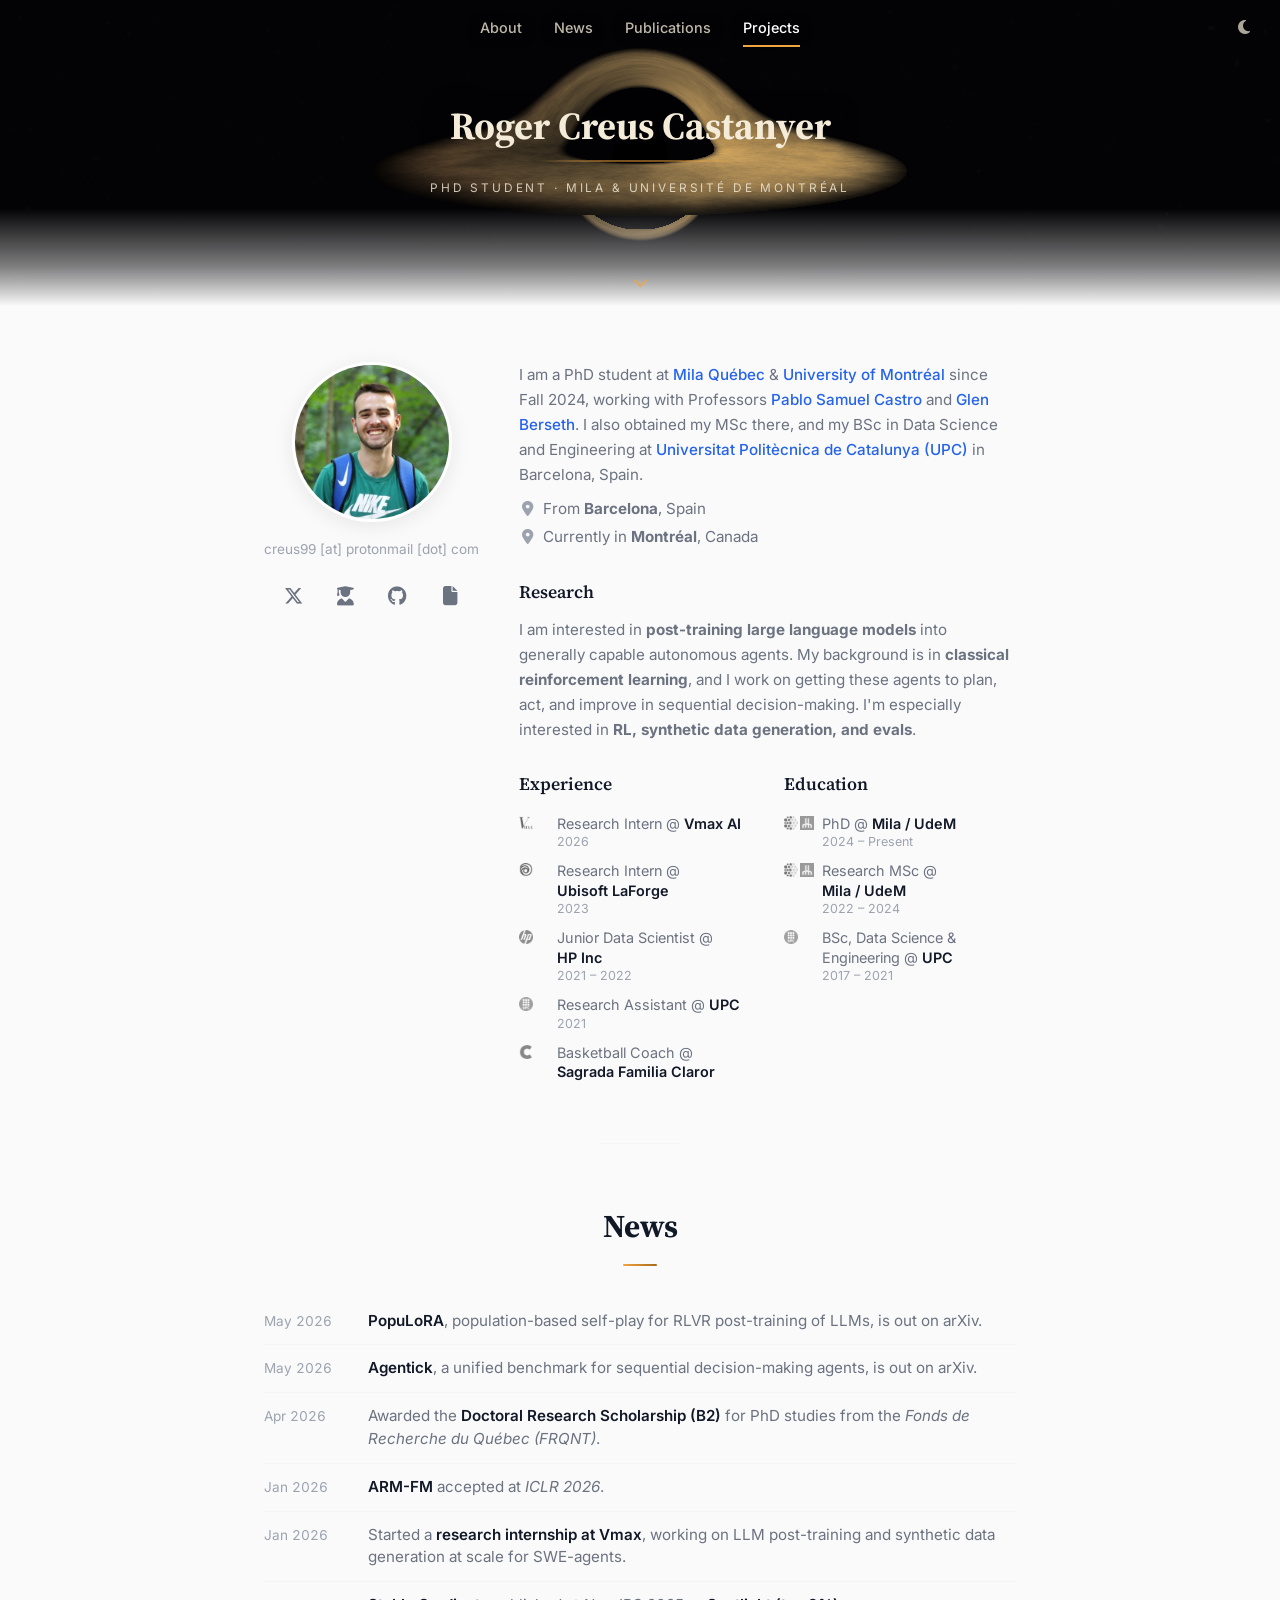
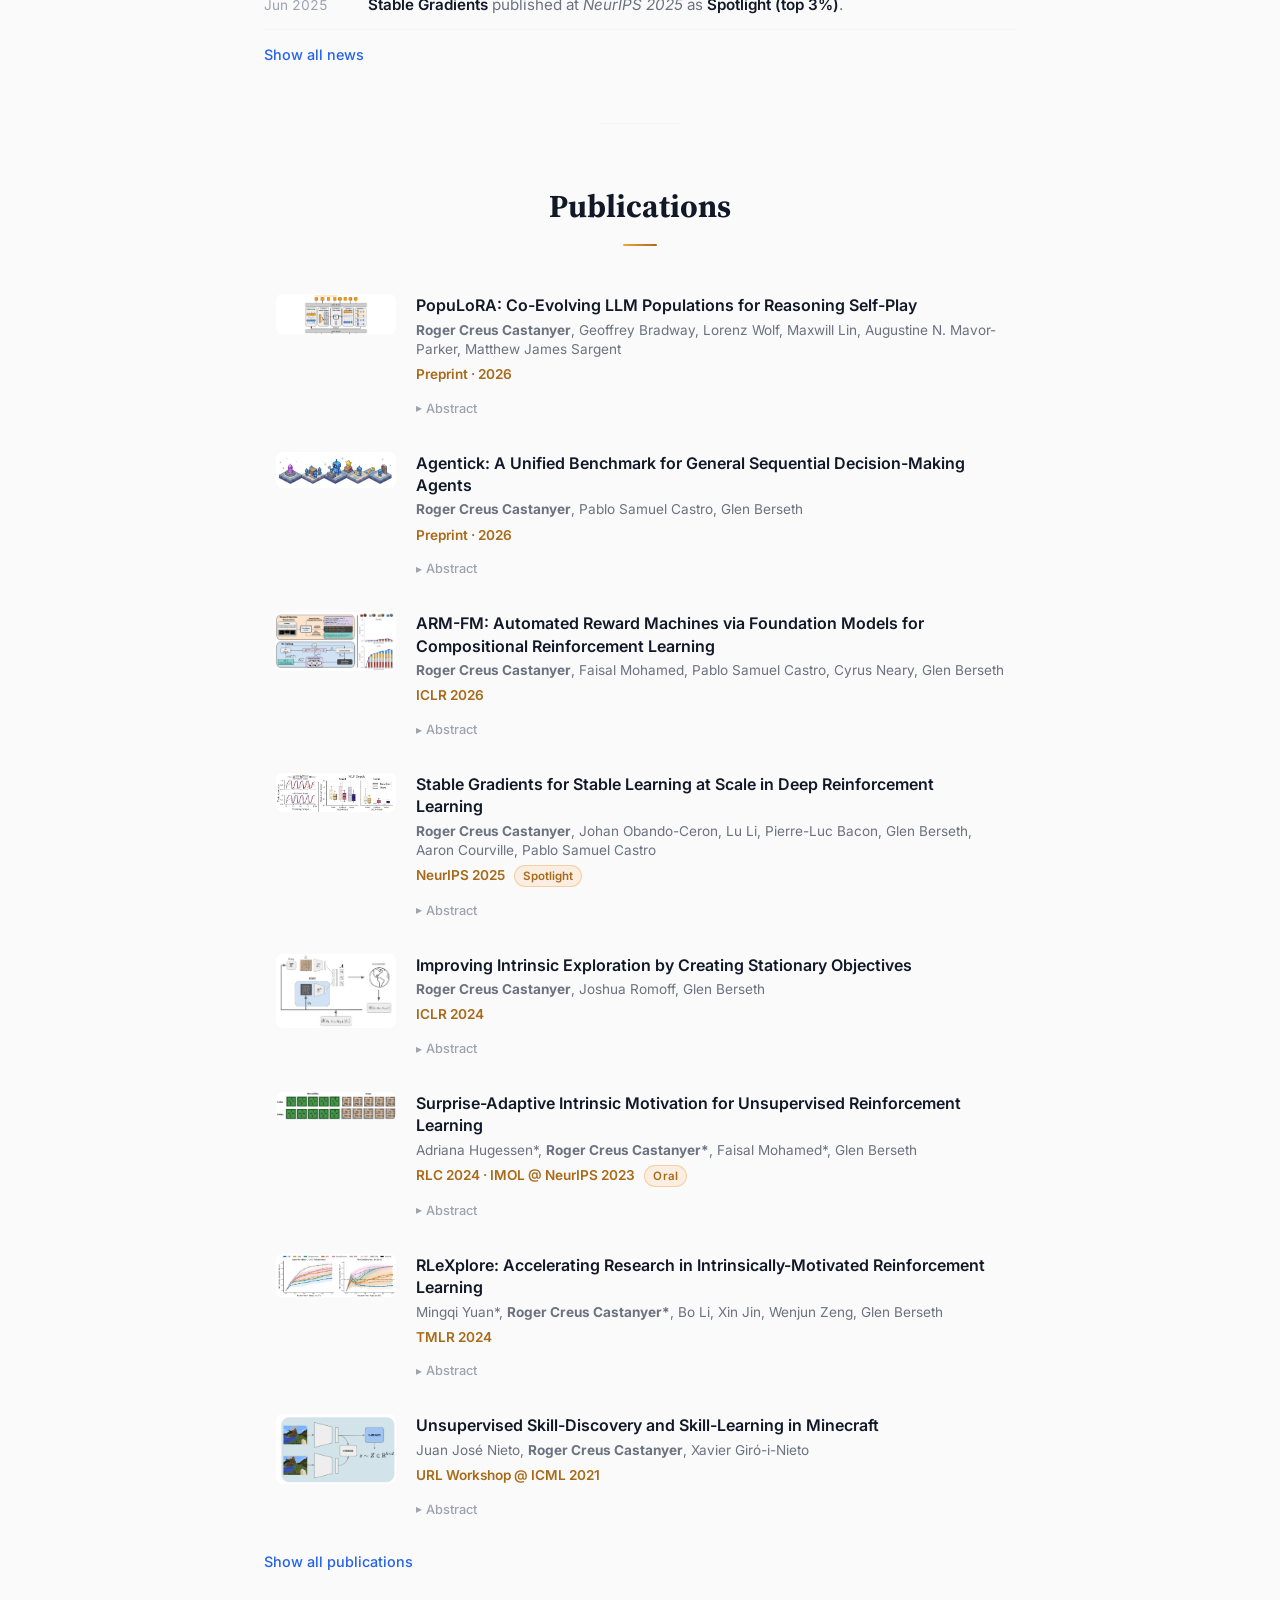
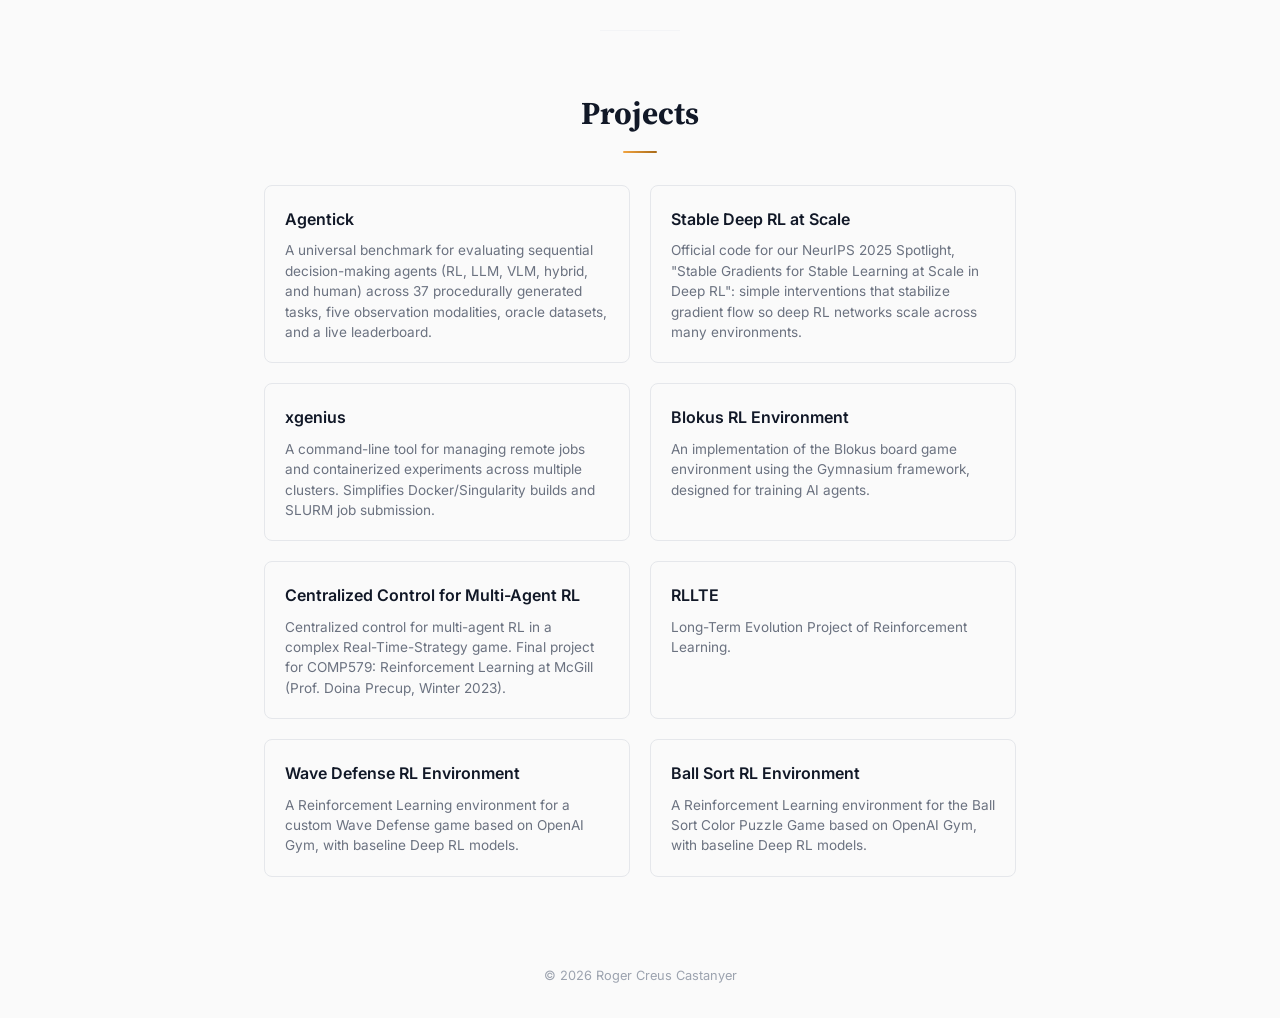
==== commit 9966dd06: "Favicon, gold accents, scroll cue, award badges, dark mode, polish - Favicon: stylized black hole (E" ====
--- a/index.html
+++ b/index.html
@@ -4,7 +4,25 @@
     <meta charset="UTF-8">
     <meta name="viewport" content="width=device-width, initial-scale=1.0">
     <meta name="theme-color" content="#fafafa">
+    <script>
+      /* set theme before paint to avoid a flash of the wrong colours */
+      (function () {
+        try {
+          var t = localStorage.getItem('theme');
+          if (t !== 'dark' && t !== 'light') {
+            t = matchMedia('(prefers-color-scheme: dark)').matches ? 'dark' : 'light';
+          }
+          document.documentElement.setAttribute('data-theme', t);
+          var m = document.querySelector('meta[name="theme-color"]');
+          if (m) m.setAttribute('content', t === 'dark' ? '#0c0d11' : '#fafafa');
+        } catch (e) {}
+      })();
+    </script>
     <title>Roger Creus Castanyer · PhD Student, RL &amp; Foundation Models</title>
+    <link rel="icon" href="favicon.svg" type="image/svg+xml">
+    <link rel="icon" href="favicon-32x32.png" sizes="32x32" type="image/png">
+    <link rel="icon" href="favicon-16x16.png" sizes="16x16" type="image/png">
+    <link rel="apple-touch-icon" href="apple-touch-icon.png">
     <meta name="description" content="Roger Creus Castanyer is a PhD student at Mila &amp; Université de Montréal researching general, autonomous agents at the intersection of deep reinforcement learning and foundation models.">
     <meta name="author" content="Roger Creus Castanyer">
     <link rel="canonical" href="https://roger-creus.github.io/">
@@ -48,6 +66,10 @@
                 <a href="#projects" class="nav__link">Projects</a>
             </div>
         </div>
+        <button class="theme-toggle" id="themeToggle" aria-label="Toggle dark mode" title="Toggle dark mode">
+            <i class="fa-solid fa-moon theme-icon-dark" aria-hidden="true"></i>
+            <i class="fa-solid fa-sun theme-icon-light" aria-hidden="true"></i>
+        </button>
     </nav>
 
     <main>
@@ -64,6 +86,7 @@
                     <span class="hero-band__aff-short">PhD Student · Mila / UdeM</span>
                 </p>
             </div>
+            <span class="hero-band__scroll" aria-hidden="true"><i class="fa-solid fa-chevron-down"></i></span>
         </header>
 
         <!-- ===== About ===== -->
@@ -278,7 +301,7 @@
                         <div class="pub-card__body">
                             <a href="https://arxiv.org/pdf/2506.15544" target="_blank" class="pub-card__title">Stable Gradients for Stable Learning at Scale in Deep Reinforcement Learning</a>
                             <p class="pub-card__authors"><strong>Roger Creus Castanyer</strong>, Johan Obando-Ceron, Lu Li, Pierre-Luc Bacon, Glen Berseth, Aaron Courville, Pablo Samuel Castro</p>
-                            <p class="pub-card__venue">NeurIPS 2025 (Spotlight)</p>
+                            <p class="pub-card__venue">NeurIPS 2025 <span class="pub-badge">Spotlight</span></p>
                             <details class="pub-card__details">
                                 <summary>Abstract</summary>
                                 <p class="pub-card__abstract">This work investigates why scaling deep reinforcement learning networks often degrades performance, identifying the interplay of non-stationarity and gradient pathologies from suboptimal architectures as key causes. Through empirical analysis, we propose simple, easily integrated interventions that stabilize gradient flow, enabling robust performance across varying depths and widths. Our approach is compatible with standard algorithms and achieves strong results across diverse agents and environments, offering a practical path toward scaling deep RL effectively.</p>
@@ -308,7 +331,7 @@
                         <div class="pub-card__body">
                             <a href="https://arxiv.org/abs/2405.17243" target="_blank" class="pub-card__title">Surprise-Adaptive Intrinsic Motivation for Unsupervised Reinforcement Learning</a>
                             <p class="pub-card__authors">Adriana Hugessen*, <strong>Roger Creus Castanyer*</strong>, Faisal Mohamed*, Glen Berseth</p>
-                            <p class="pub-card__venue">RLC 2024 · Oral @ IMOL, NeurIPS 2023</p>
+                            <p class="pub-card__venue">RLC 2024 · IMOL @ NeurIPS 2023 <span class="pub-badge">Oral</span></p>
                             <details class="pub-card__details">
                                 <summary>Abstract</summary>
                                 <p class="pub-card__abstract">Both surprise-minimizing and surprise-maximizing (curiosity) objectives for unsupervised reinforcement learning (RL) have been shown to be effective in different environments, depending on the environment's level of natural entropy. However, neither method can perform well across all entropy regimes. In an effort to find a single surprise-based method that will encourage emergent behaviors in any environment, we propose an agent that can adapt its objective depending on the entropy conditions it faces, by framing the choice as a multi-armed bandit problem. We devise a novel intrinsic feedback signal for the bandit which captures the ability of the agent to control the entropy in its environment.</p>
@@ -601,6 +624,16 @@
             });
             pubToggle.textContent = pubsExpanded ? 'Show less' : 'Show all publications';
         });
+
+        // Dark-mode toggle
+        const themeToggle = document.getElementById('themeToggle');
+        const themeMeta = document.querySelector('meta[name="theme-color"]');
+        themeToggle.addEventListener('click', () => {
+            const next = document.documentElement.getAttribute('data-theme') === 'dark' ? 'light' : 'dark';
+            document.documentElement.setAttribute('data-theme', next);
+            if (themeMeta) themeMeta.setAttribute('content', next === 'dark' ? '#0c0d11' : '#fafafa');
+            try { localStorage.setItem('theme', next); } catch (e) {}
+        });
     });
     </script>
     <script src="blackhole.js"></script>
--- a/main.css
+++ b/main.css
@@ -16,6 +16,35 @@
     --void: #07070a;
     --cream: #f4ecd8;
     --gold: #f2a440;
+    --gold-deep: #a86a18;                 /* readable gold for text on light */
+    --gold-subtle: rgba(242, 164, 64, 0.13);
+    --gold-border: rgba(242, 164, 64, 0.42);
+    /* theme-dependent surfaces */
+    --fade-rgb: 250, 250, 250;            /* band fade target (matches --bg) */
+    --nav-bg: rgba(250, 250, 250, 0.8);
+    --photo-border: #ffffff;
+    --logo-filter: grayscale(1);
+    --card-shadow: rgba(0, 0, 0, 0.08);
+}
+
+html[data-theme="dark"] {
+    --bg: #0c0d11;
+    --text: #e9e9ee;
+    --text-secondary: #a0a4af;
+    --text-tertiary: #71757f;
+    --accent: #7aa9ff;
+    --accent-hover: #a3c4ff;
+    --accent-subtle: rgba(122, 169, 255, 0.12);
+    --border: #272a32;
+    --border-light: #1b1d24;
+    --gold-deep: #f0b860;                 /* brighter gold for text on dark */
+    --gold-subtle: rgba(242, 164, 64, 0.15);
+    --gold-border: rgba(242, 164, 64, 0.4);
+    --fade-rgb: 12, 13, 17;
+    --nav-bg: rgba(12, 13, 17, 0.78);
+    --photo-border: #2a2d36;
+    --logo-filter: grayscale(1) invert(1) brightness(1.35);
+    --card-shadow: rgba(0, 0, 0, 0.5);
 }
 
 /* ===== Reset & Base ===== */
@@ -32,6 +61,7 @@
     line-height: 1.65;
     color: var(--text);
     background: var(--bg);
+    transition: background-color 0.3s ease, color 0.3s ease;
     -webkit-font-smoothing: antialiased;
     -moz-osx-font-smoothing: grayscale;
 }
@@ -72,6 +102,16 @@
     color: var(--text);
     margin-bottom: 2rem;
     text-align: center;
+}
+/* gold rule echoing the black hole band */
+.section-title::after {
+    content: '';
+    display: block;
+    width: 34px;
+    height: 2px;
+    margin: 0.7rem auto 0;
+    border-radius: 2px;
+    background: linear-gradient(to right, var(--gold), var(--gold-deep));
 }
 
 .divider {
@@ -94,9 +134,9 @@
     height: var(--nav-h);
 }
 
-/* frosted-white once scrolled past the black hole band */
+/* frosted surface once scrolled past the black hole band */
 .nav--solid {
-    background: rgba(250, 250, 250, 0.8);
+    background: var(--nav-bg);
     backdrop-filter: blur(12px);
     -webkit-backdrop-filter: blur(12px);
     border-bottom-color: var(--border);
@@ -225,8 +265,8 @@
     z-index: 1;
     pointer-events: none;
     background: linear-gradient(to bottom,
-        rgba(250, 250, 250, 0) 0%,
-        rgba(250, 250, 250, 0.5) 60%,
+        rgba(var(--fade-rgb), 0) 0%,
+        rgba(var(--fade-rgb), 0.5) 60%,
         var(--bg) 100%);
 }
 
@@ -269,6 +309,50 @@
 }
 .hero-band__aff-short { display: none; }
 
+/* scroll cue at the bottom of the band */
+.hero-band__scroll {
+    position: absolute;
+    left: 50%;
+    bottom: 11px;
+    transform: translateX(-50%);
+    z-index: 3;
+    color: var(--gold);
+    font-size: 0.95rem;
+    opacity: 0.75;
+    pointer-events: none;
+    animation: scroll-bounce 2.2s ease-in-out infinite;
+}
+@keyframes scroll-bounce {
+    0%, 100% { transform: translateX(-50%) translateY(0); opacity: 0.5; }
+    50% { transform: translateX(-50%) translateY(4px); opacity: 0.9; }
+}
+@media (prefers-reduced-motion: reduce) {
+    .hero-band__scroll { animation: none; }
+}
+
+/* dark-mode toggle */
+.theme-toggle {
+    position: absolute;
+    top: 50%;
+    right: 1.5rem;
+    transform: translateY(-50%);
+    z-index: 101;
+    background: none;
+    border: none;
+    cursor: pointer;
+    padding: 0.4rem;
+    font-size: 1rem;
+    line-height: 1;
+    color: rgba(244, 236, 216, 0.7);
+    transition: color 0.2s;
+}
+.theme-toggle:hover { color: var(--cream); }
+.nav--solid .theme-toggle { color: var(--text-secondary); }
+.nav--solid .theme-toggle:hover { color: var(--text); }
+.theme-icon-light { display: none; }
+html[data-theme="dark"] .theme-icon-light { display: inline; }
+html[data-theme="dark"] .theme-icon-dark { display: none; }
+
 /* ===== Hero / About ===== */
 .hero {
     display: grid;
@@ -289,8 +373,8 @@
     height: 160px;
     border-radius: 50%;
     object-fit: cover;
-    box-shadow: 0 4px 20px rgba(0, 0, 0, 0.08);
-    border: 3px solid #fff;
+    box-shadow: 0 4px 20px var(--card-shadow);
+    border: 3px solid var(--photo-border);
 }
 
 .hero__email {
@@ -381,16 +465,18 @@
 /* small, muted company marks (mixed sources unified to a transparent look) */
 .exp-logos {
     display: flex;
-    gap: 3px;
+    gap: 2px;
     flex: none;
+    width: 30px;          /* fixed column so single- and dual-logo rows align */
     padding-top: 2px;
 }
+.exp-role strong { white-space: nowrap; }
 .exp-logo {
     width: 14px;
     height: 14px;
     object-fit: contain;
-    filter: grayscale(1);
-    opacity: 0.55;
+    filter: var(--logo-filter);
+    opacity: 0.6;
 }
 
 /* Experience / Education side by side */
@@ -495,8 +581,23 @@
 .pub-card__venue {
     font-size: 0.85rem;
     font-weight: 600;
-    color: var(--accent);
+    color: var(--gold-deep);
     margin-top: 0.25rem;
+}
+
+/* award badge (Spotlight / Oral) */
+.pub-badge {
+    display: inline-block;
+    margin-left: 0.4rem;
+    padding: 0.05rem 0.5rem;
+    font-size: 0.72rem;
+    font-weight: 600;
+    letter-spacing: 0.01em;
+    color: var(--gold-deep);
+    background: var(--gold-subtle);
+    border: 1px solid var(--gold-border);
+    border-radius: 100px;
+    vertical-align: middle;
 }
 
 .pub-card__details { margin-top: 0.5rem; }
@@ -600,6 +701,7 @@
     .nav__burger { display: flex; }
     /* no brand on the left anymore, so the burger sits on the right */
     .nav__inner { justify-content: flex-end; }
+    .theme-toggle { right: auto; left: 1.5rem; }
 
     /* short affiliation on phones so it never clips */
     .hero-band__aff { letter-spacing: 0.18em; }
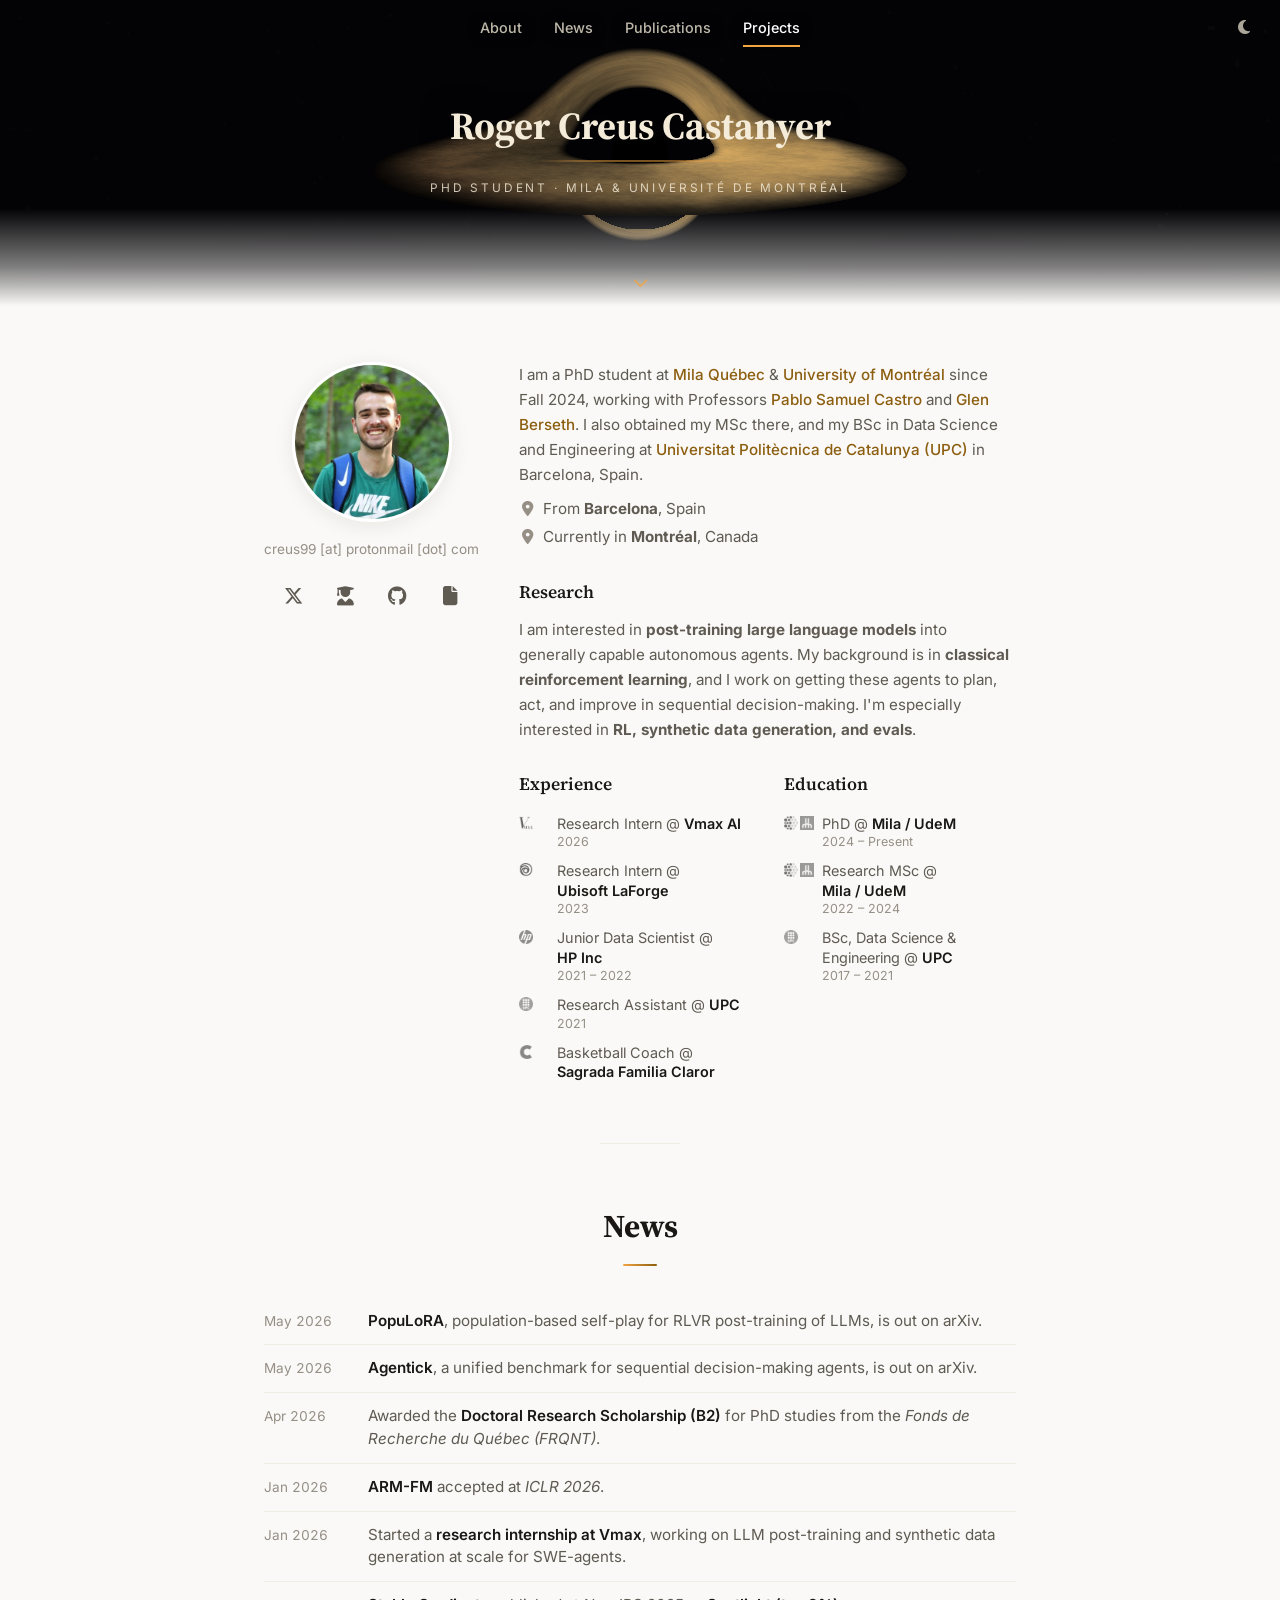
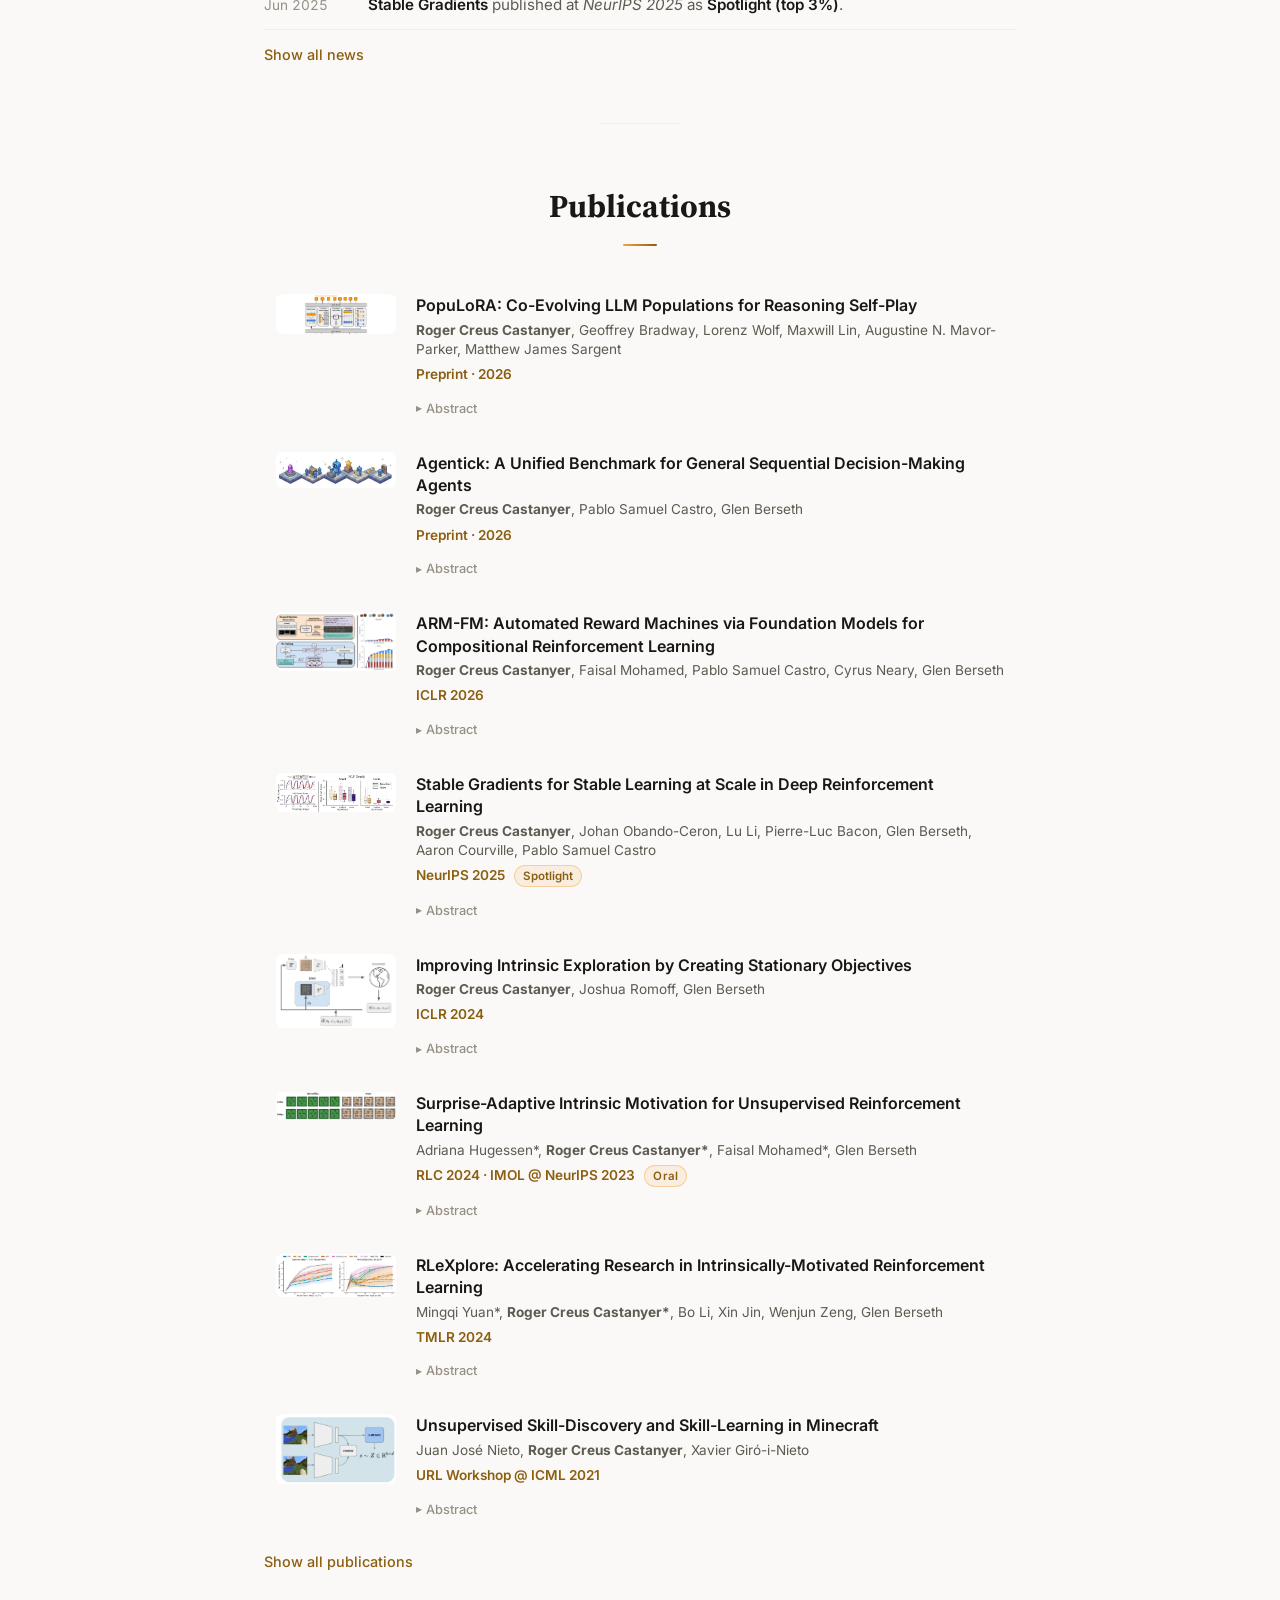
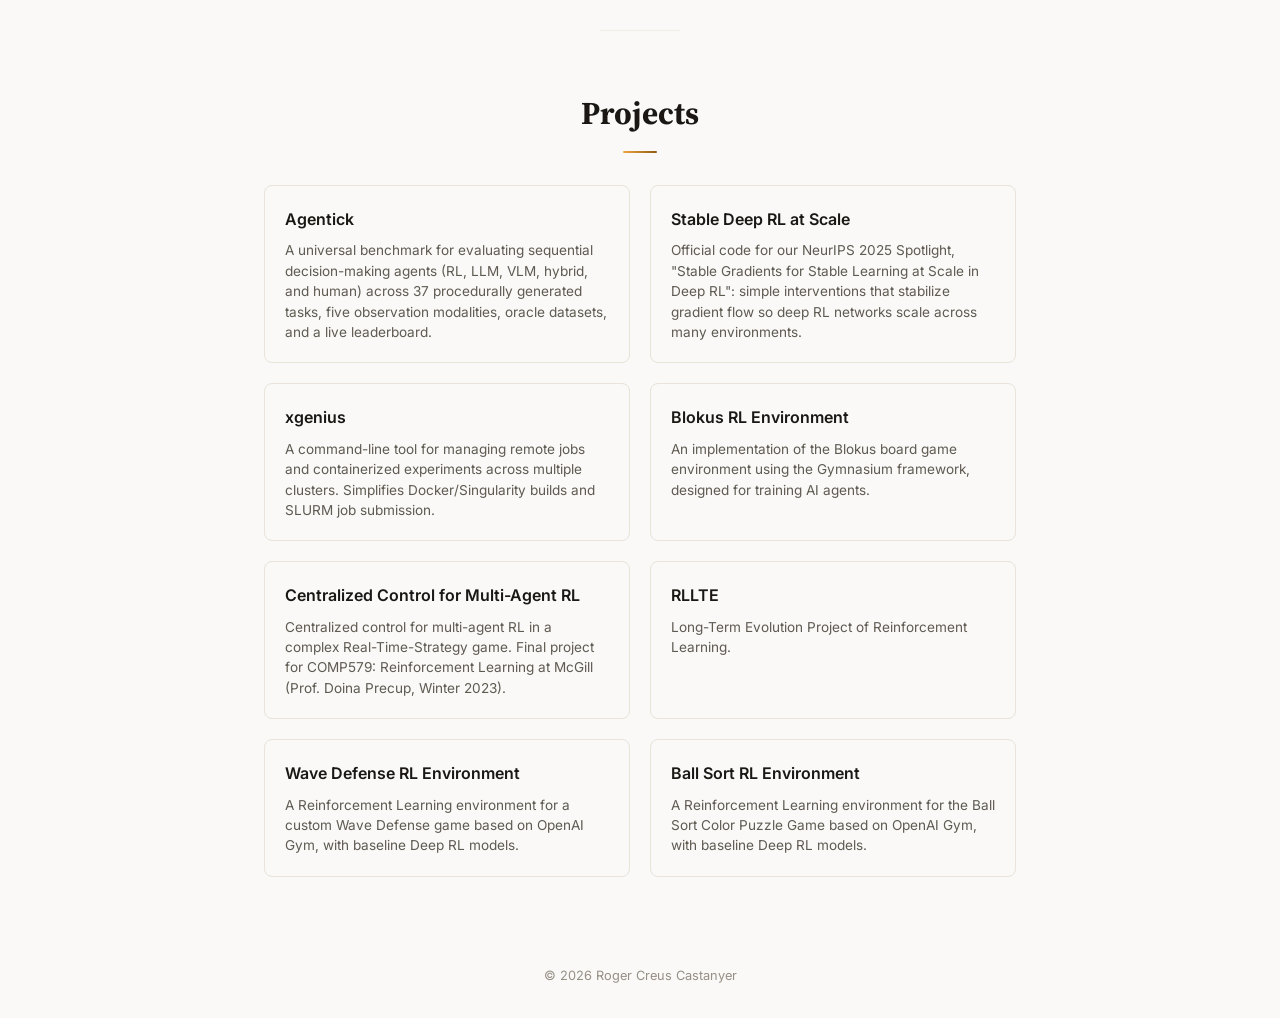
==== commit 740e7bcb: "Unify the palette: warm neutrals + a single gold accent, drop the blue The page mixed a generic web-" ====
--- a/index.html
+++ b/index.html
@@ -3,7 +3,7 @@
 <head>
     <meta charset="UTF-8">
     <meta name="viewport" content="width=device-width, initial-scale=1.0">
-    <meta name="theme-color" content="#fafafa">
+    <meta name="theme-color" content="#faf9f7">
     <script>
       /* set theme before paint to avoid a flash of the wrong colours */
       (function () {
@@ -14,7 +14,7 @@
           }
           document.documentElement.setAttribute('data-theme', t);
           var m = document.querySelector('meta[name="theme-color"]');
-          if (m) m.setAttribute('content', t === 'dark' ? '#0c0d11' : '#fafafa');
+          if (m) m.setAttribute('content', t === 'dark' ? '#110f0e' : '#faf9f7');
         } catch (e) {}
       })();
     </script>
@@ -46,7 +46,7 @@
     <noscript>
         <style>
             /* No JS: nav can't toggle solid on scroll, so keep it legible. */
-            .nav { background: rgba(250, 250, 250, 0.85); backdrop-filter: blur(12px); -webkit-backdrop-filter: blur(12px); border-bottom: 1px solid var(--border); }
+            .nav { background: var(--nav-bg); backdrop-filter: blur(12px); -webkit-backdrop-filter: blur(12px); border-bottom: 1px solid var(--border); }
             .nav__link { color: var(--text-secondary); text-shadow: none; }
             .nav__link::after { background: var(--accent); }
             .nav__burger span { background: var(--text); }
@@ -631,7 +631,7 @@
         themeToggle.addEventListener('click', () => {
             const next = document.documentElement.getAttribute('data-theme') === 'dark' ? 'light' : 'dark';
             document.documentElement.setAttribute('data-theme', next);
-            if (themeMeta) themeMeta.setAttribute('content', next === 'dark' ? '#0c0d11' : '#fafafa');
+            if (themeMeta) themeMeta.setAttribute('content', next === 'dark' ? '#110f0e' : '#faf9f7');
             try { localStorage.setItem('theme', next); } catch (e) {}
         });
     });
--- a/main.css
+++ b/main.css
@@ -1,48 +1,50 @@
 /* ===== Variables ===== */
 :root {
-    --bg: #fafafa;
-    --text: #111827;
-    --text-secondary: #6b7280;
-    --text-tertiary: #9ca3af;
-    --accent: #2563eb;
-    --accent-hover: #1d4ed8;
-    --accent-subtle: #eff6ff;
-    --border: #e5e7eb;
-    --border-light: #f3f4f6;
+    /* one warm palette built around the black hole: near-neutral ink + a
+       single gold accent (deep amber for text, bright gold for decoration) */
+    --bg: #faf9f7;
+    --text: #1a1714;
+    --text-secondary: #5f5a52;
+    --text-tertiary: #968f86;
+    --accent: #8c5e10;                    /* deep amber, AA on light (5.4:1) */
+    --accent-hover: #b97e1c;
+    --accent-subtle: rgba(242, 164, 64, 0.11);
+    --border: #e9e3d9;
+    --border-light: #f2ede4;
     --sans: 'Inter', system-ui, -apple-system, sans-serif;
     --serif: 'Source Serif 4', Georgia, serif;
     --nav-h: 56px;
     /* black hole hero palette */
     --void: #07070a;
     --cream: #f4ecd8;
-    --gold: #f2a440;
-    --gold-deep: #a86a18;                 /* readable gold for text on light */
+    --gold: #f2a440;                      /* bright gold for decorative accents */
+    --gold-deep: #8c5e10;                 /* readable gold for text on light */
     --gold-subtle: rgba(242, 164, 64, 0.13);
     --gold-border: rgba(242, 164, 64, 0.42);
     /* theme-dependent surfaces */
-    --fade-rgb: 250, 250, 250;            /* band fade target (matches --bg) */
-    --nav-bg: rgba(250, 250, 250, 0.8);
+    --fade-rgb: 250, 249, 247;            /* band fade target (matches --bg) */
+    --nav-bg: rgba(250, 249, 247, 0.8);
     --photo-border: #ffffff;
     --logo-filter: grayscale(1);
-    --card-shadow: rgba(0, 0, 0, 0.08);
+    --card-shadow: rgba(40, 30, 10, 0.08);
 }
 
 html[data-theme="dark"] {
-    --bg: #0c0d11;
-    --text: #e9e9ee;
-    --text-secondary: #a0a4af;
-    --text-tertiary: #71757f;
-    --accent: #7aa9ff;
-    --accent-hover: #a3c4ff;
-    --accent-subtle: rgba(122, 169, 255, 0.12);
-    --border: #272a32;
-    --border-light: #1b1d24;
-    --gold-deep: #f0b860;                 /* brighter gold for text on dark */
-    --gold-subtle: rgba(242, 164, 64, 0.15);
+    --bg: #110f0e;
+    --text: #ece8e2;
+    --text-secondary: #a09a8f;
+    --text-tertiary: #6f685e;
+    --accent: #e6ad54;                    /* bright amber, 9.5:1 on dark */
+    --accent-hover: #f4c87e;
+    --accent-subtle: rgba(242, 164, 64, 0.14);
+    --border: #2a2722;
+    --border-light: #1c1a16;
+    --gold-deep: #e6ad54;
+    --gold-subtle: rgba(242, 164, 64, 0.16);
     --gold-border: rgba(242, 164, 64, 0.4);
-    --fade-rgb: 12, 13, 17;
-    --nav-bg: rgba(12, 13, 17, 0.78);
-    --photo-border: #2a2d36;
+    --fade-rgb: 17, 15, 14;
+    --nav-bg: rgba(17, 15, 14, 0.82);
+    --photo-border: #2c2922;
     --logo-filter: grayscale(1) invert(1) brightness(1.35);
     --card-shadow: rgba(0, 0, 0, 0.5);
 }
@@ -77,7 +79,7 @@
 
 ul { list-style: none; }
 
-::selection { background: var(--accent); color: #fff; }
+::selection { background: var(--accent); color: var(--bg); }
 
 a:focus-visible, button:focus-visible {
     outline: 2px solid var(--accent);
@@ -657,7 +659,7 @@
 }
 .project-card:hover {
     border-color: var(--accent);
-    box-shadow: 0 2px 12px rgba(37, 99, 235, 0.08);
+    box-shadow: 0 2px 14px rgba(242, 164, 64, 0.16);
     color: inherit;
 }
 
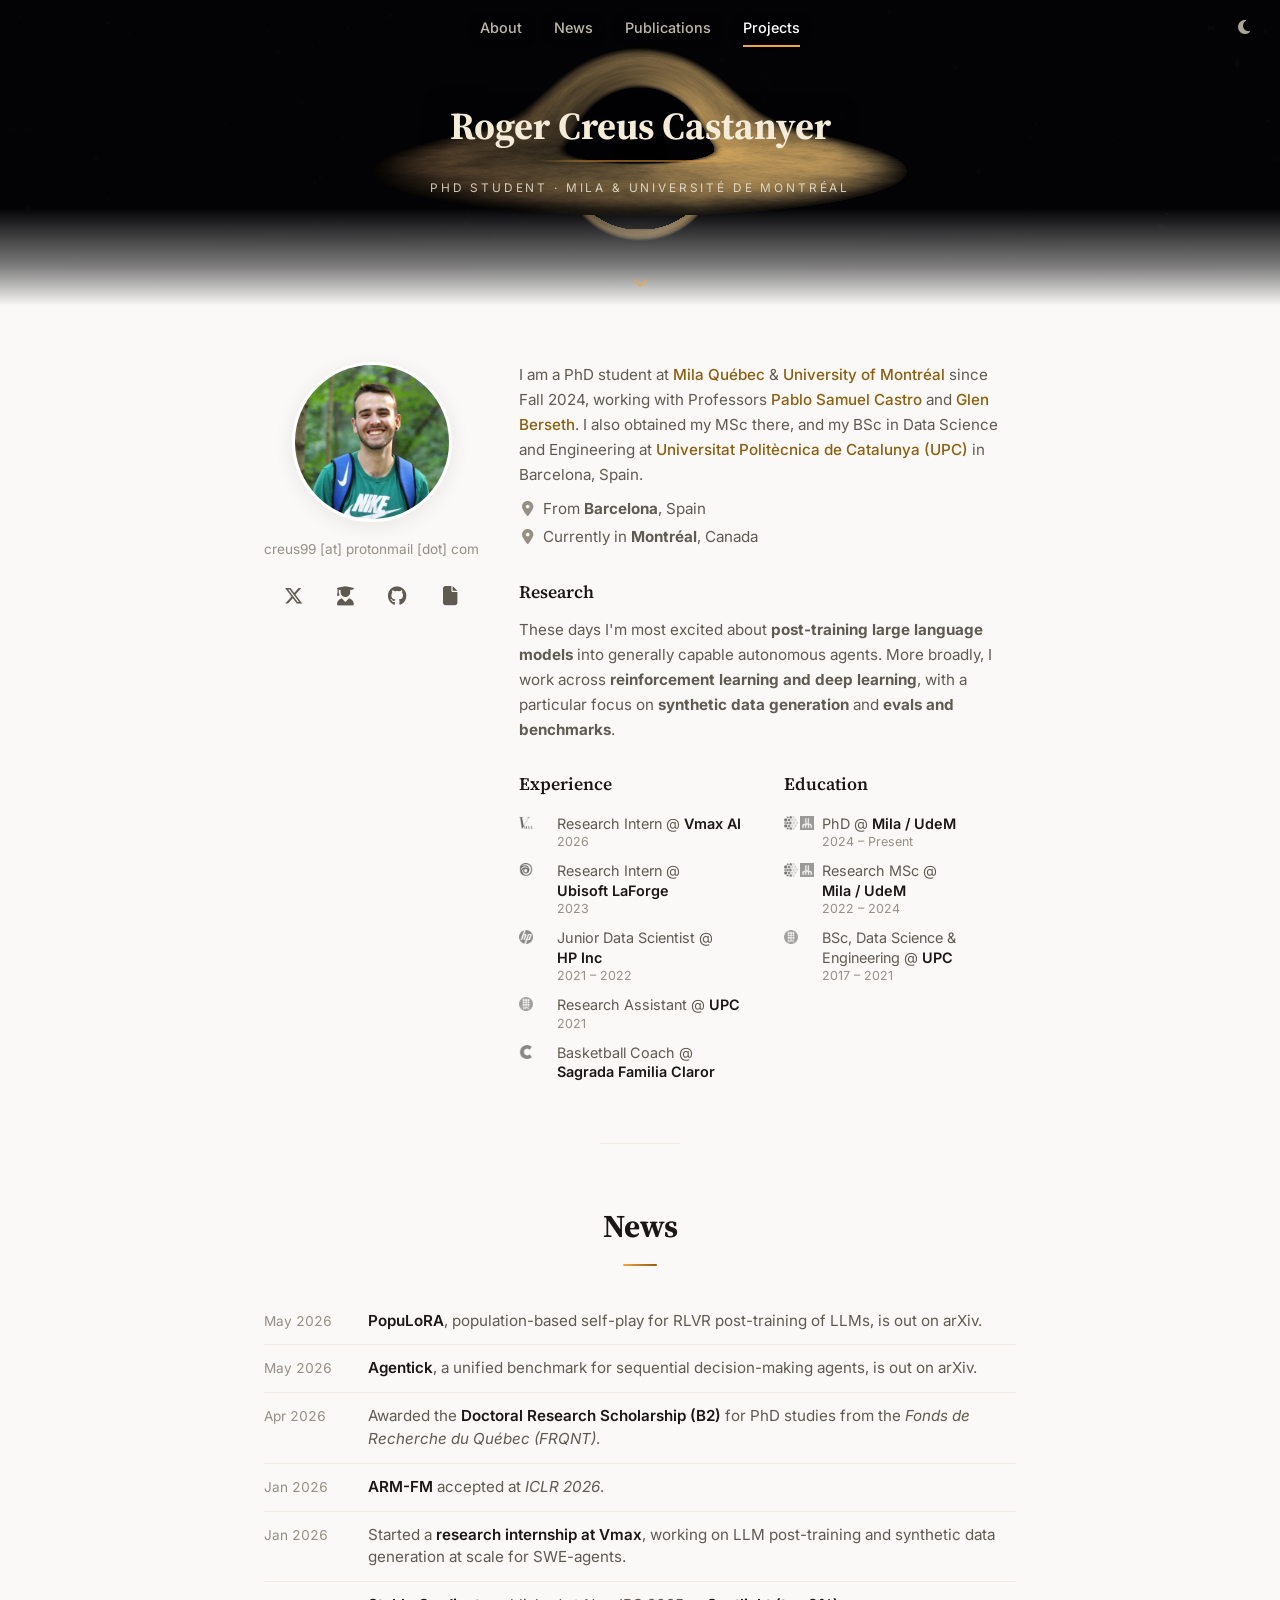
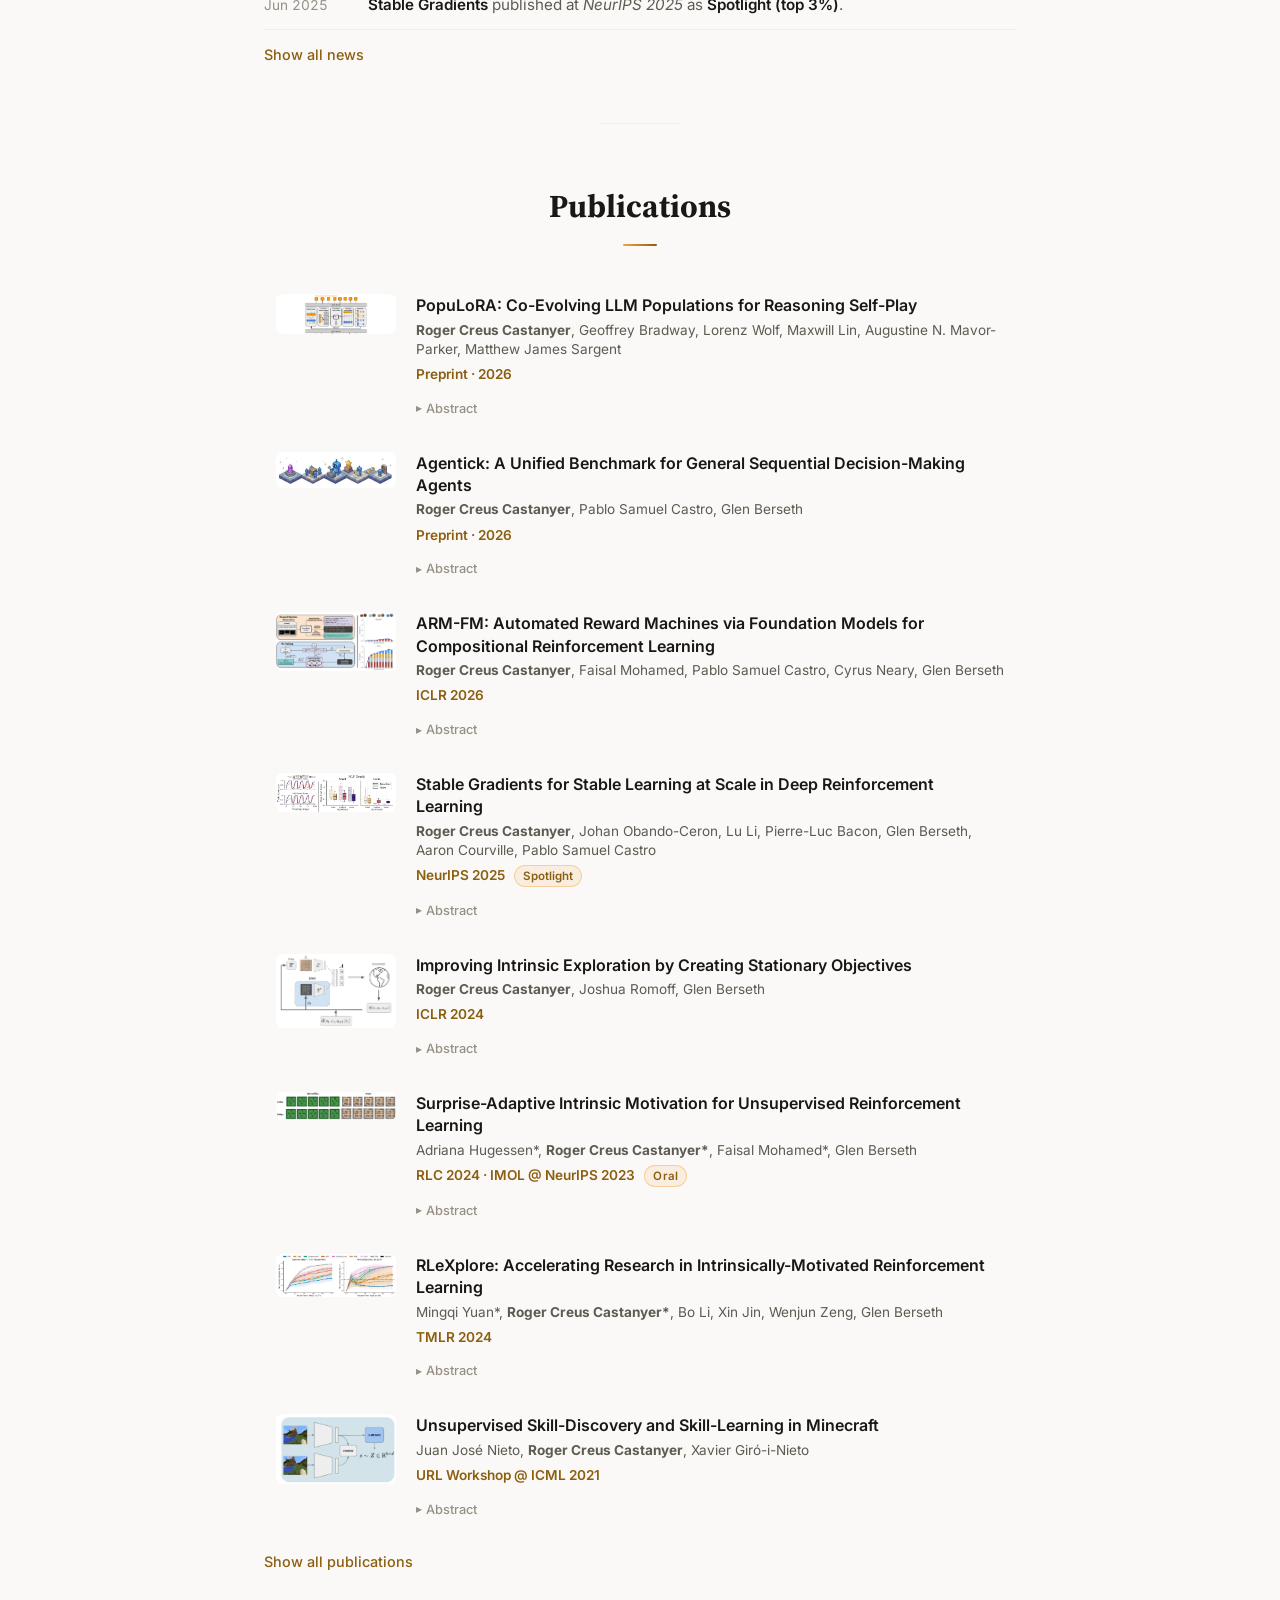
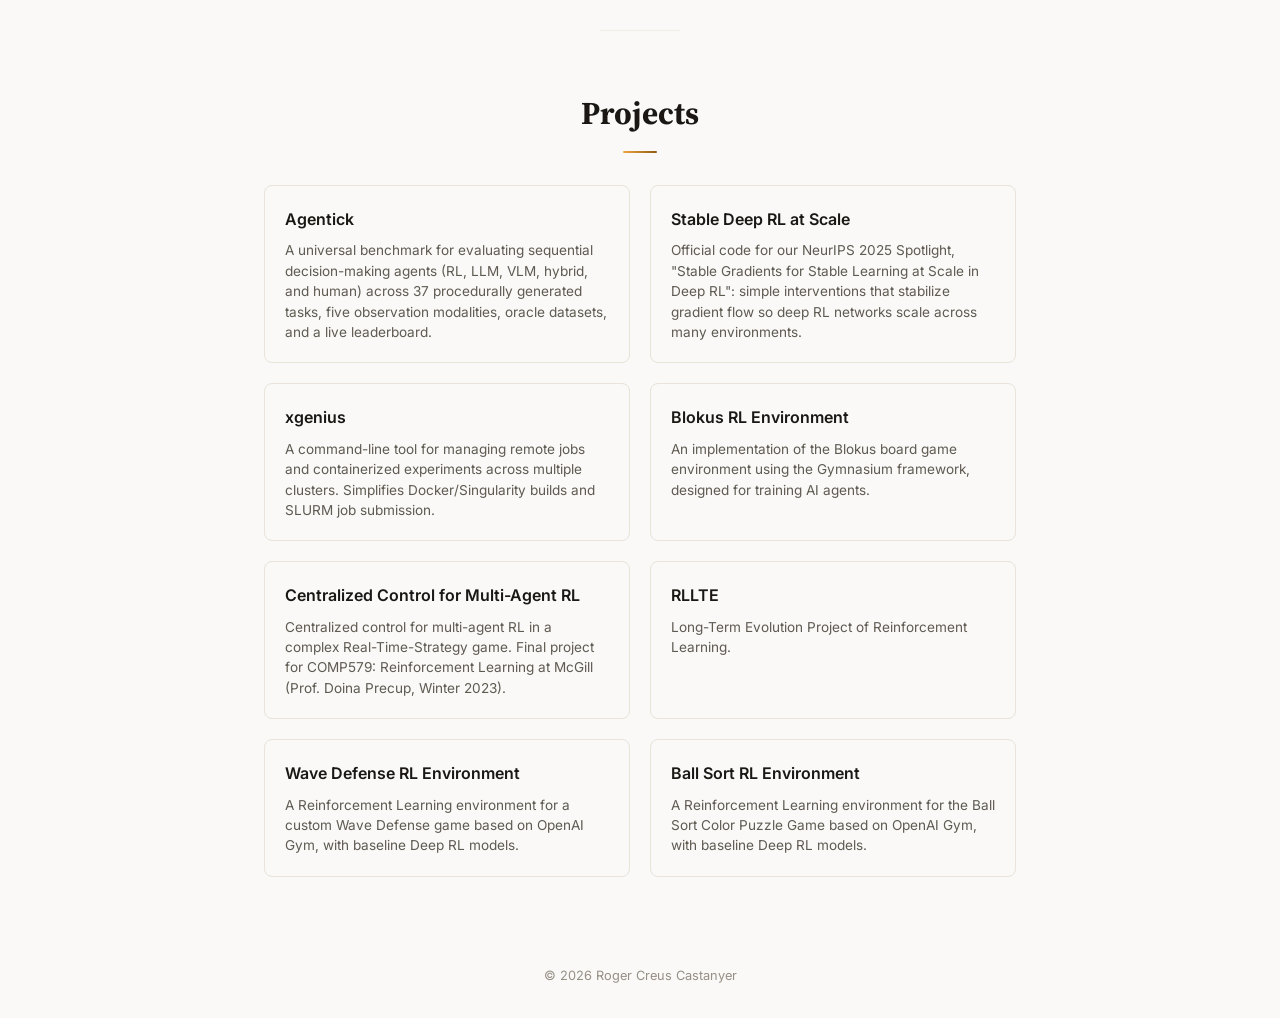
==== commit 38aaf678: "Reword the research paragraph Lead with the current excitement (post-training LLMs into autonomous a" ====
--- a/index.html
+++ b/index.html
@@ -116,7 +116,7 @@
 
                         <h2>Research</h2>
                         <p>
-                            I am interested in <strong>post-training large language models</strong> into generally capable autonomous agents. My background is in <strong>classical reinforcement learning</strong>, and I work on getting these agents to plan, act, and improve in sequential decision-making. I'm especially interested in <strong>RL, synthetic data generation, and evals</strong>.
+                            These days I'm most excited about <strong>post-training large language models</strong> into generally capable autonomous agents. More broadly, I work across <strong>reinforcement learning and deep learning</strong>, with a particular focus on <strong>synthetic data generation</strong> and <strong>evals and benchmarks</strong>.
                         </p>
 
                         <div class="cv-cols">
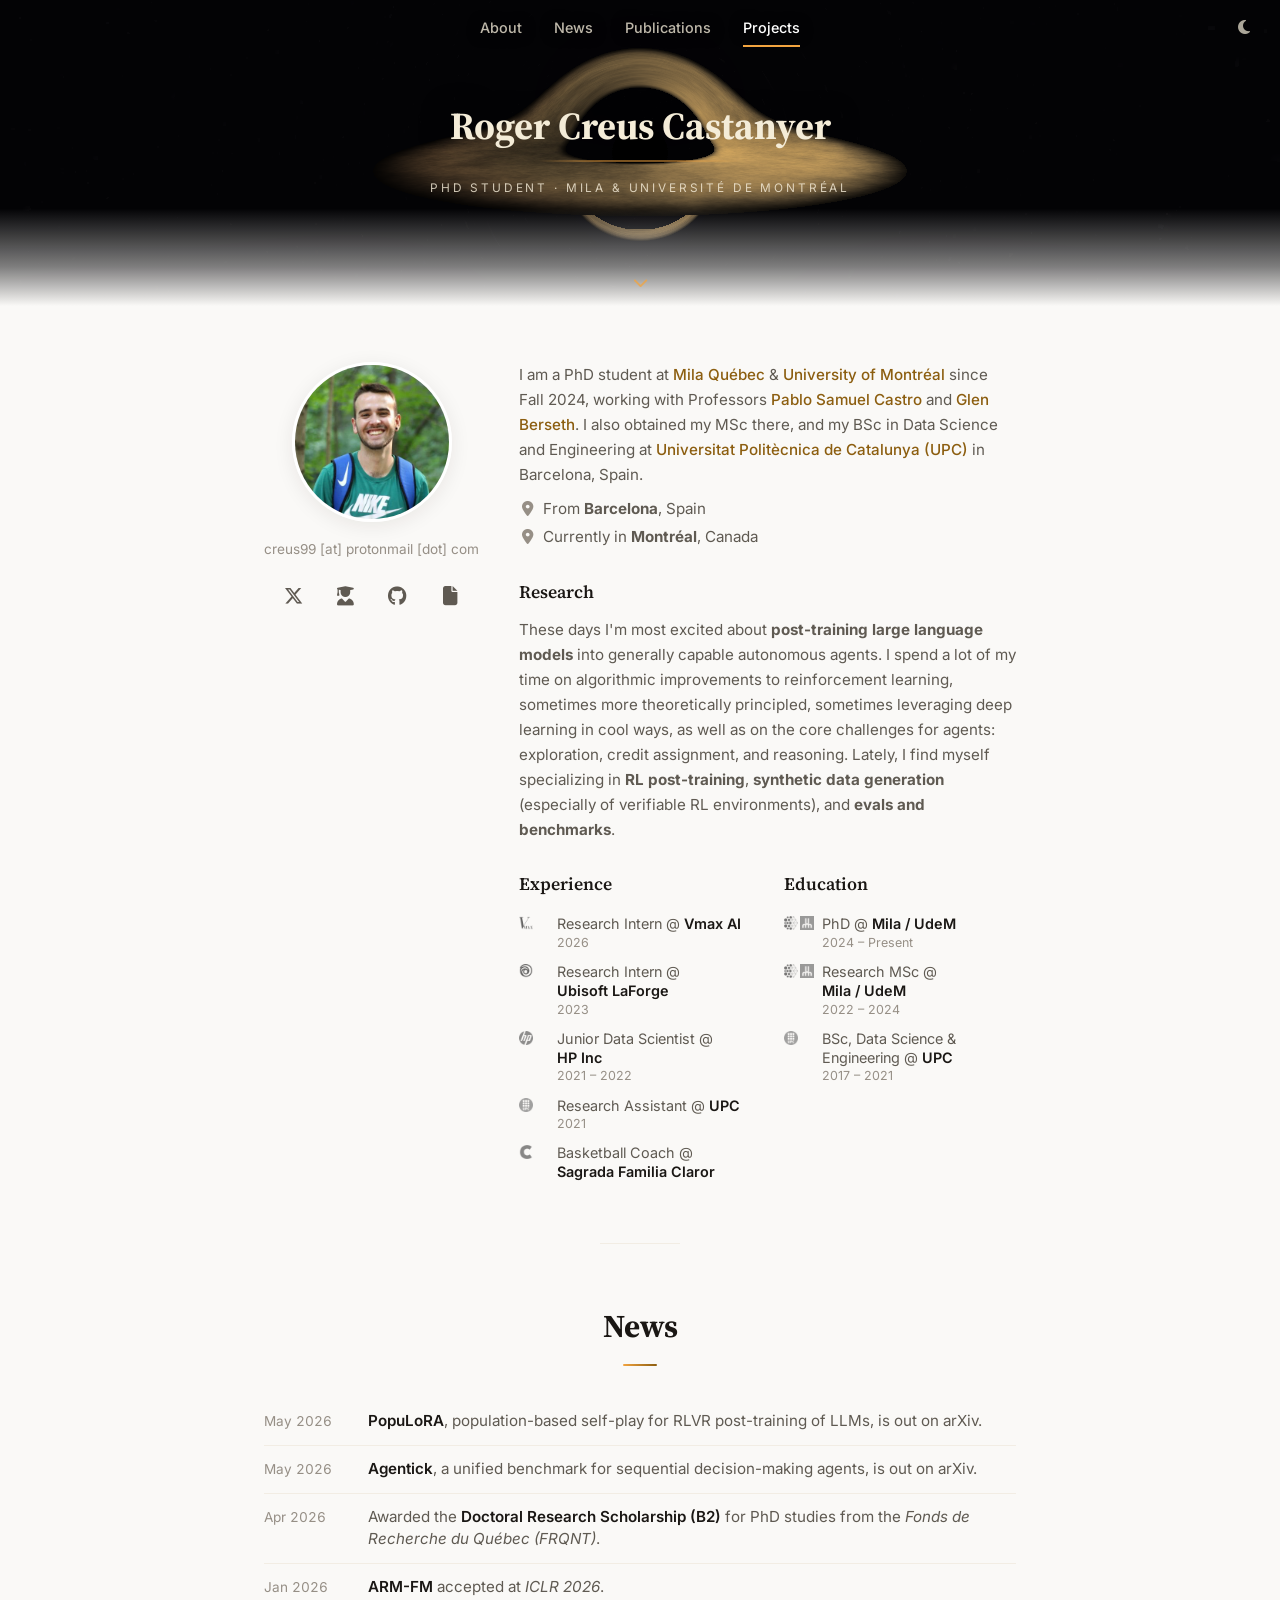
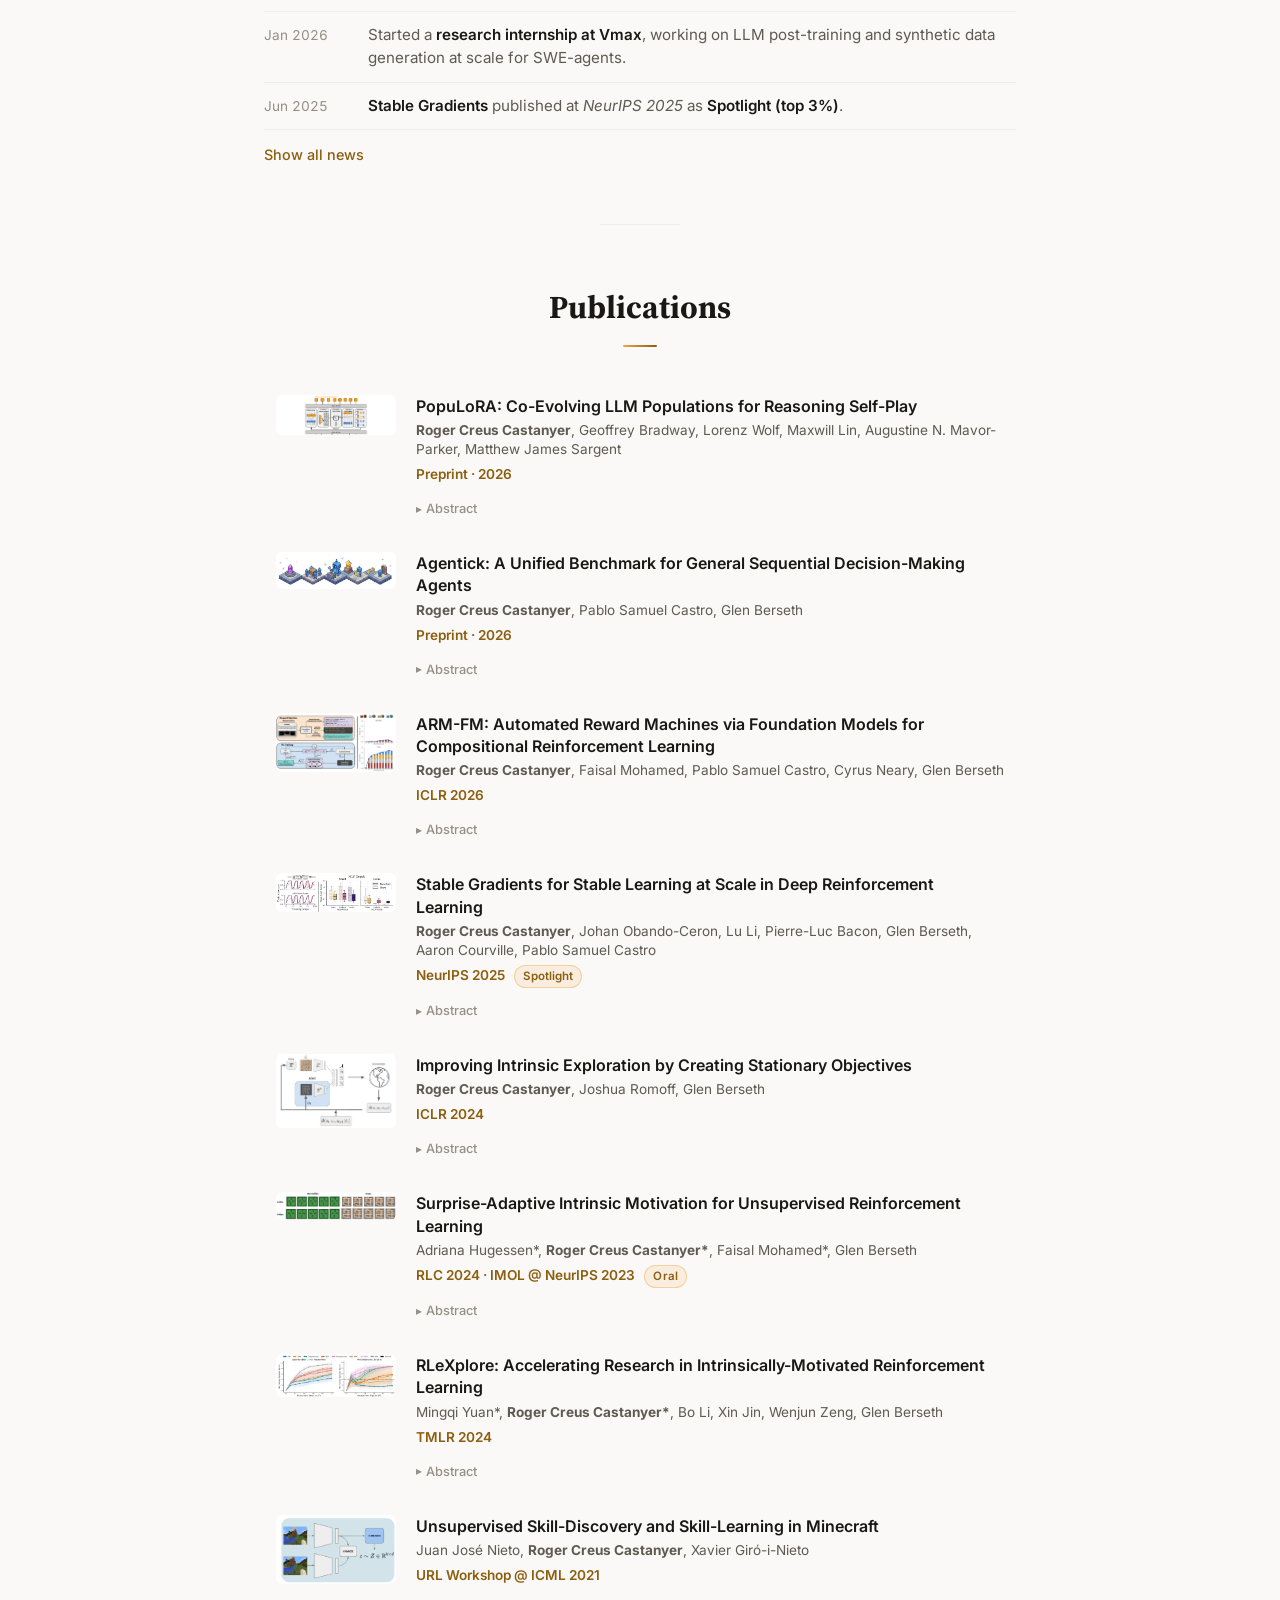
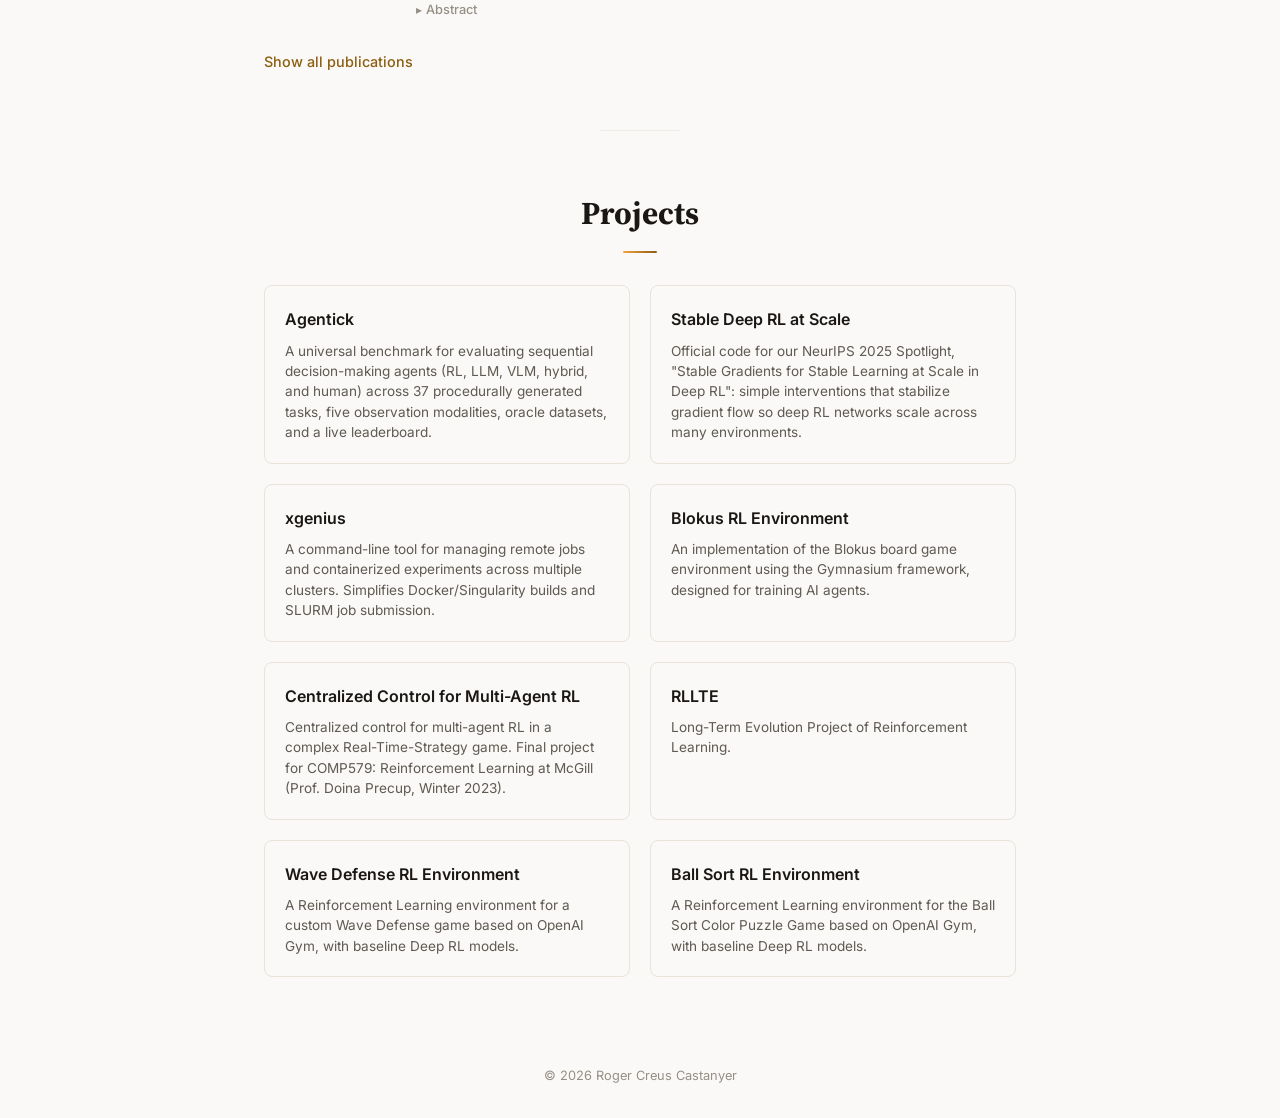
==== commit 73513ee1: "Expand the research paragraph Add the middle "what I think about" sentence (algorithmic improvements" ====
--- a/index.html
+++ b/index.html
@@ -116,7 +116,7 @@
 
                         <h2>Research</h2>
                         <p>
-                            These days I'm most excited about <strong>post-training large language models</strong> into generally capable autonomous agents. More broadly, I work across <strong>reinforcement learning and deep learning</strong>, with a particular focus on <strong>synthetic data generation</strong> and <strong>evals and benchmarks</strong>.
+                            These days I'm most excited about <strong>post-training large language models</strong> into generally capable autonomous agents. I spend a lot of my time on algorithmic improvements to reinforcement learning, sometimes more theoretically principled, sometimes leveraging deep learning in cool ways, as well as on the core challenges for agents: exploration, credit assignment, and reasoning. Lately, I find myself specializing in <strong>RL post-training</strong>, <strong>synthetic data generation</strong> (especially of verifiable RL environments), and <strong>evals and benchmarks</strong>.
                         </p>
 
                         <div class="cv-cols">
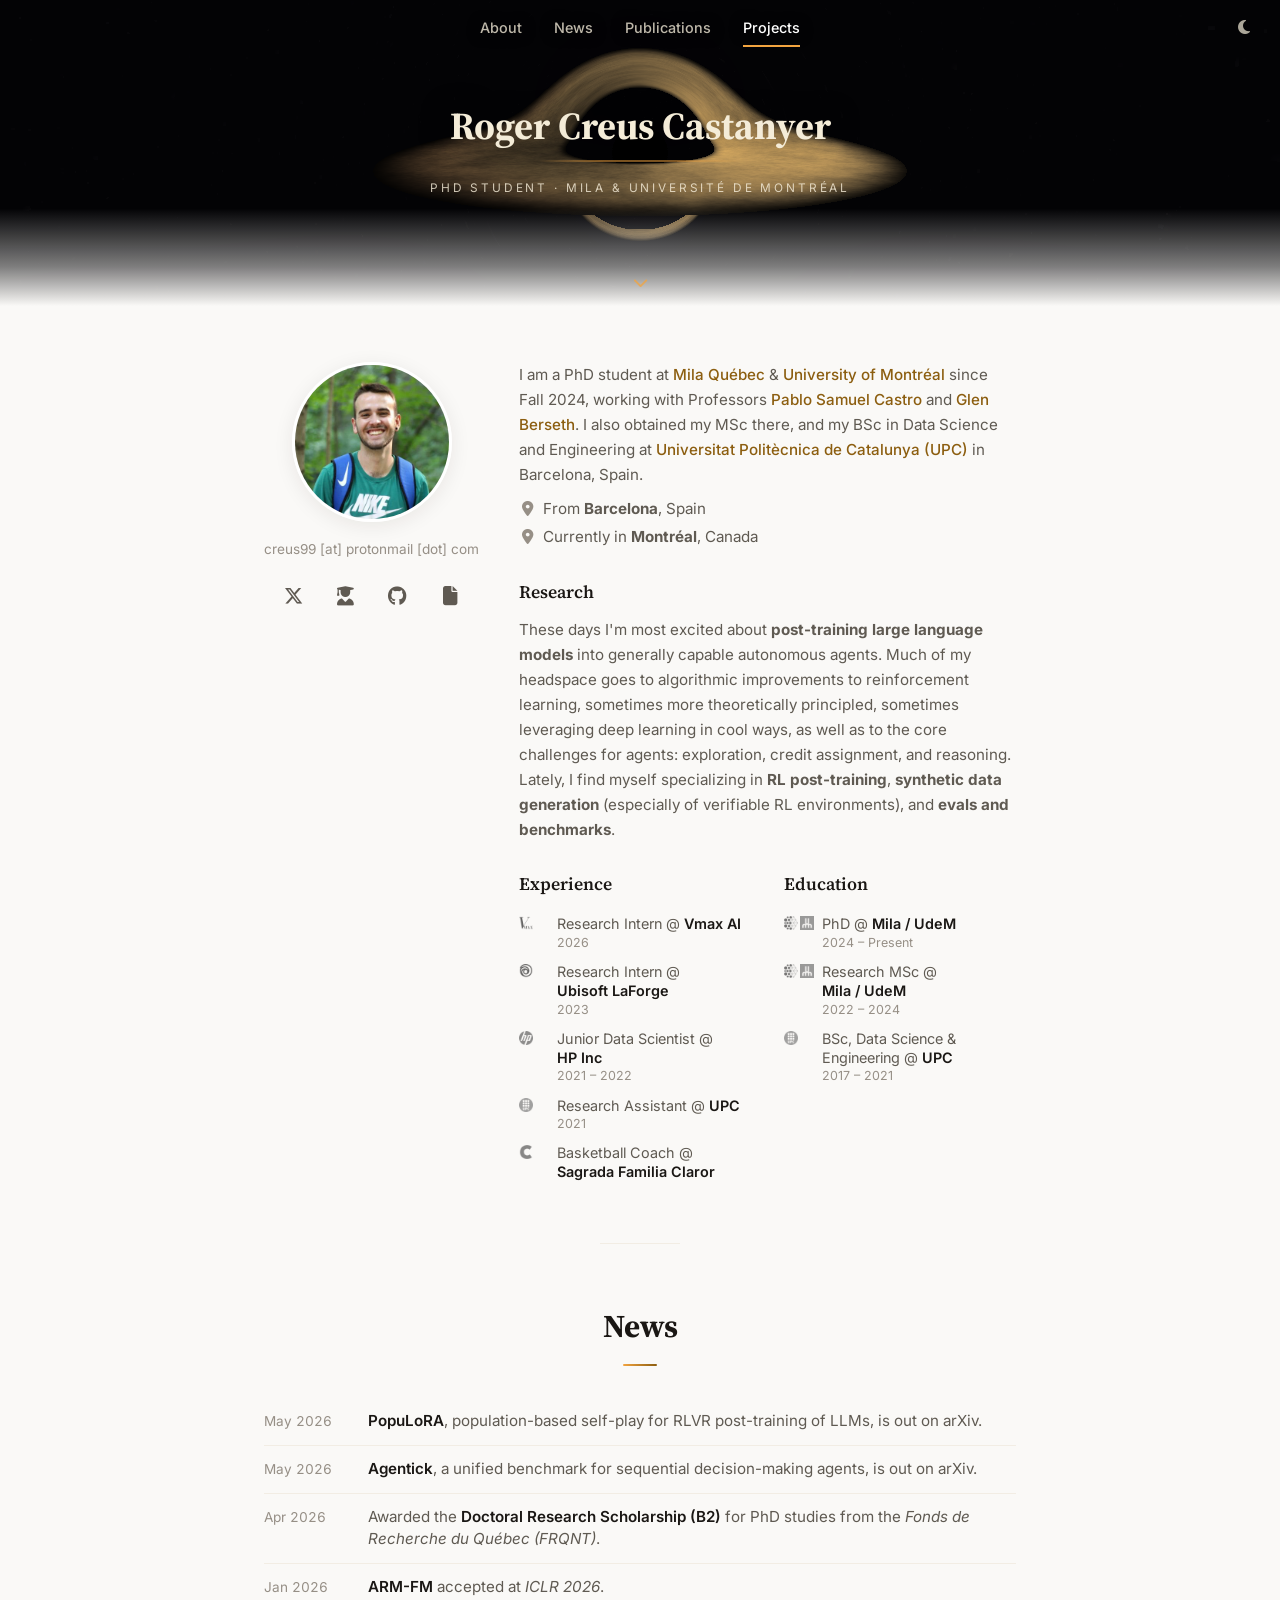
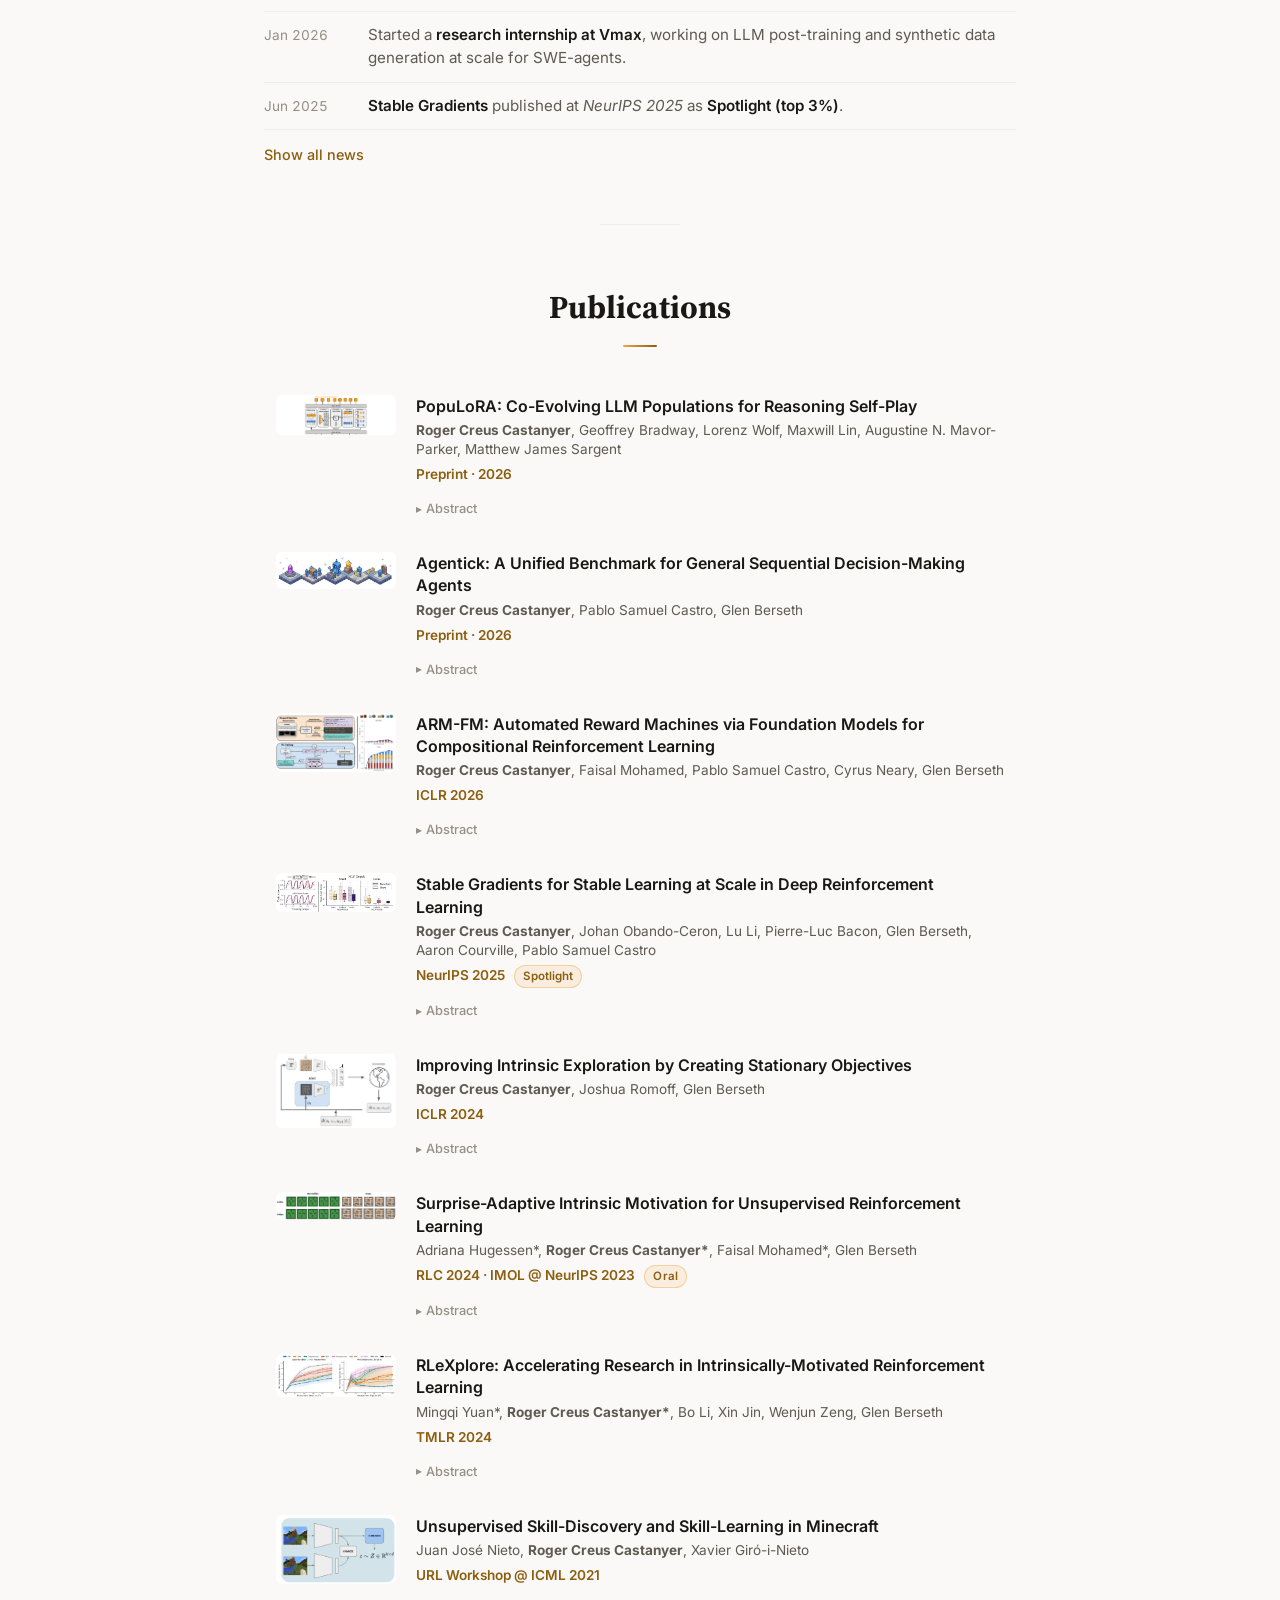
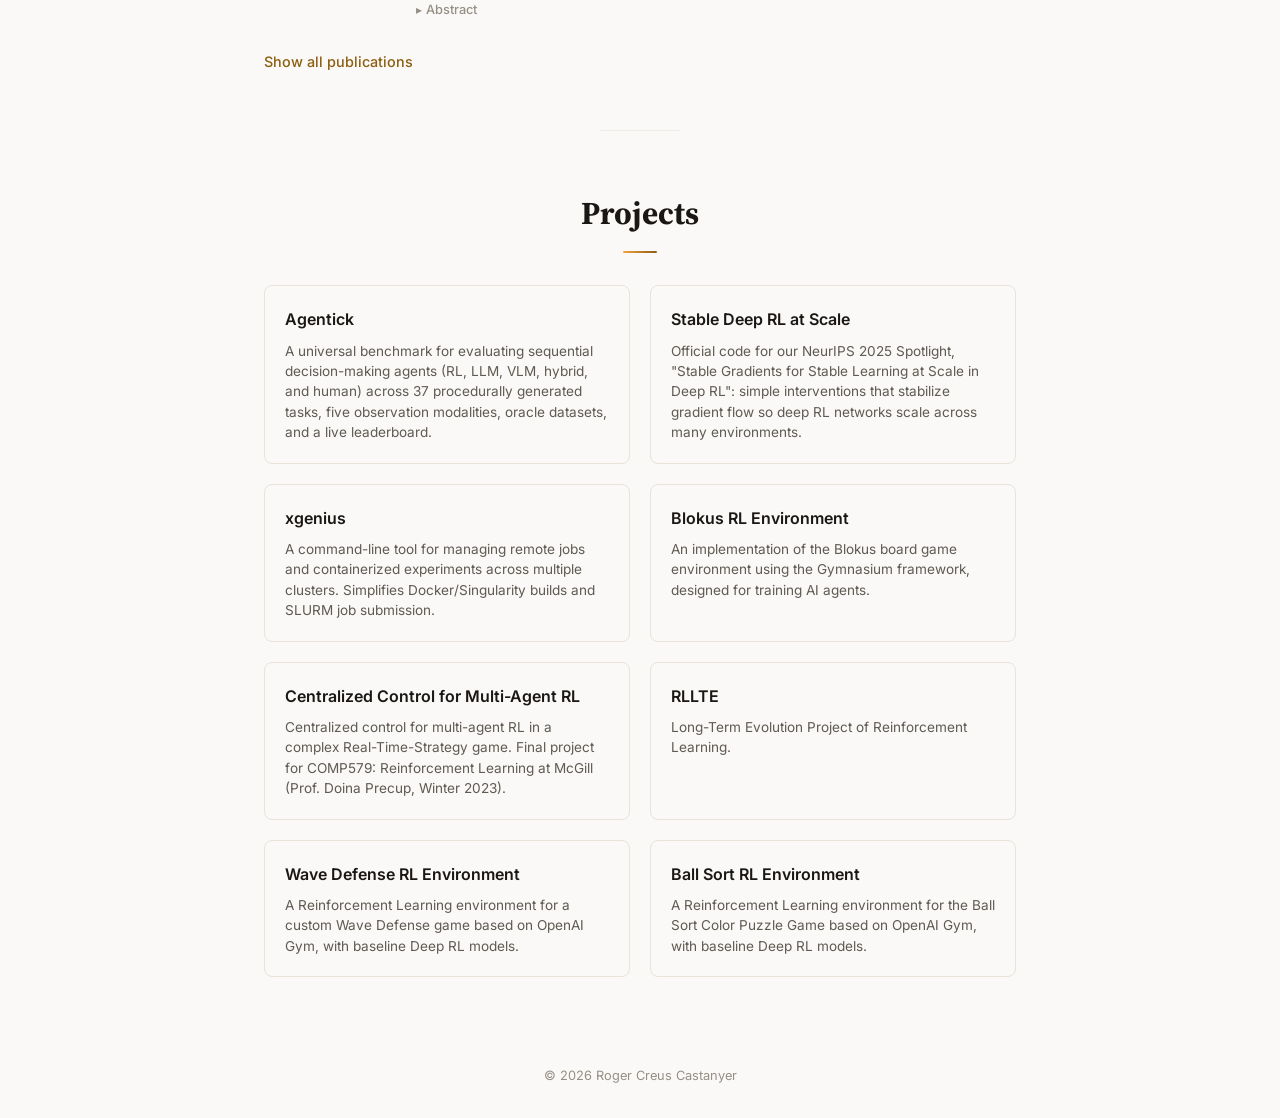
==== commit 12fbe0ca: "Soften research paragraph wording ("headspace") Replace "I spend a lot of my time on" with the softe" ====
--- a/index.html
+++ b/index.html
@@ -116,7 +116,7 @@
 
                         <h2>Research</h2>
                         <p>
-                            These days I'm most excited about <strong>post-training large language models</strong> into generally capable autonomous agents. I spend a lot of my time on algorithmic improvements to reinforcement learning, sometimes more theoretically principled, sometimes leveraging deep learning in cool ways, as well as on the core challenges for agents: exploration, credit assignment, and reasoning. Lately, I find myself specializing in <strong>RL post-training</strong>, <strong>synthetic data generation</strong> (especially of verifiable RL environments), and <strong>evals and benchmarks</strong>.
+                            These days I'm most excited about <strong>post-training large language models</strong> into generally capable autonomous agents. Much of my headspace goes to algorithmic improvements to reinforcement learning, sometimes more theoretically principled, sometimes leveraging deep learning in cool ways, as well as to the core challenges for agents: exploration, credit assignment, and reasoning. Lately, I find myself specializing in <strong>RL post-training</strong>, <strong>synthetic data generation</strong> (especially of verifiable RL environments), and <strong>evals and benchmarks</strong>.
                         </p>
 
                         <div class="cv-cols">
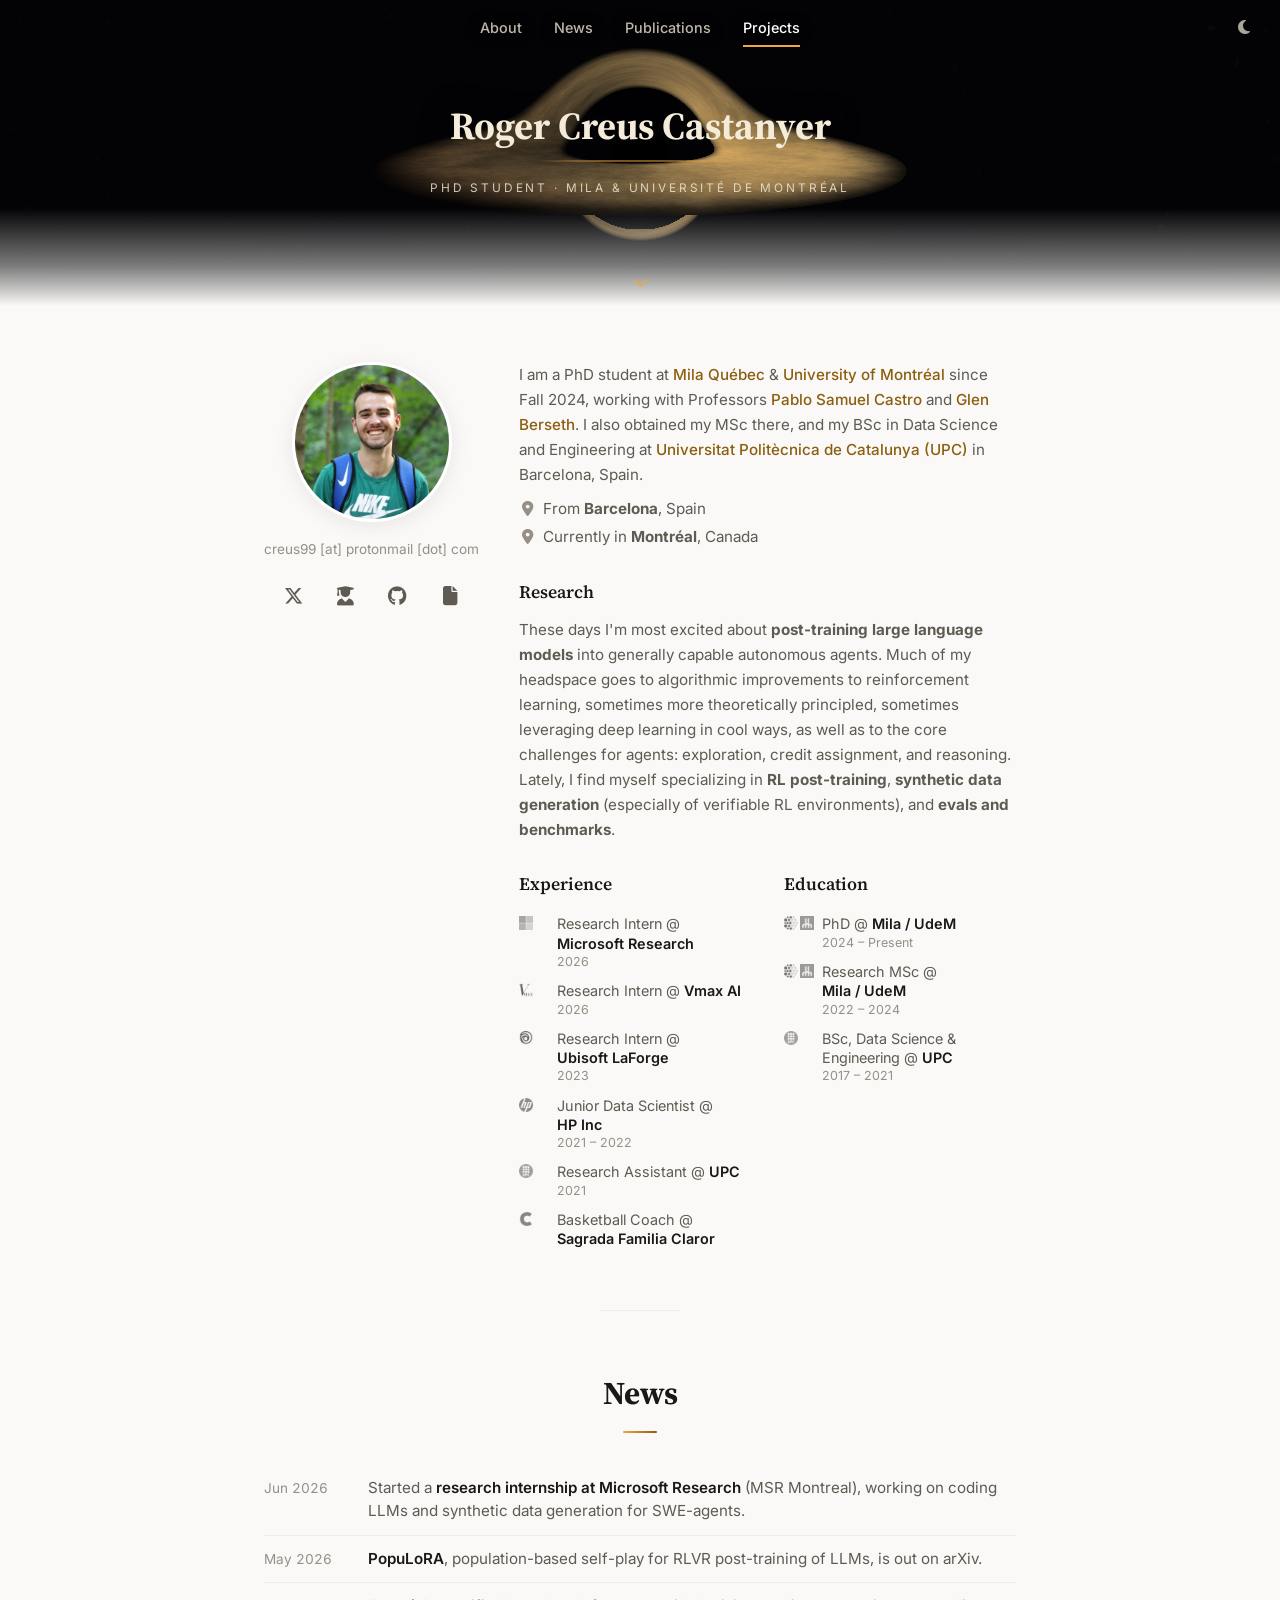
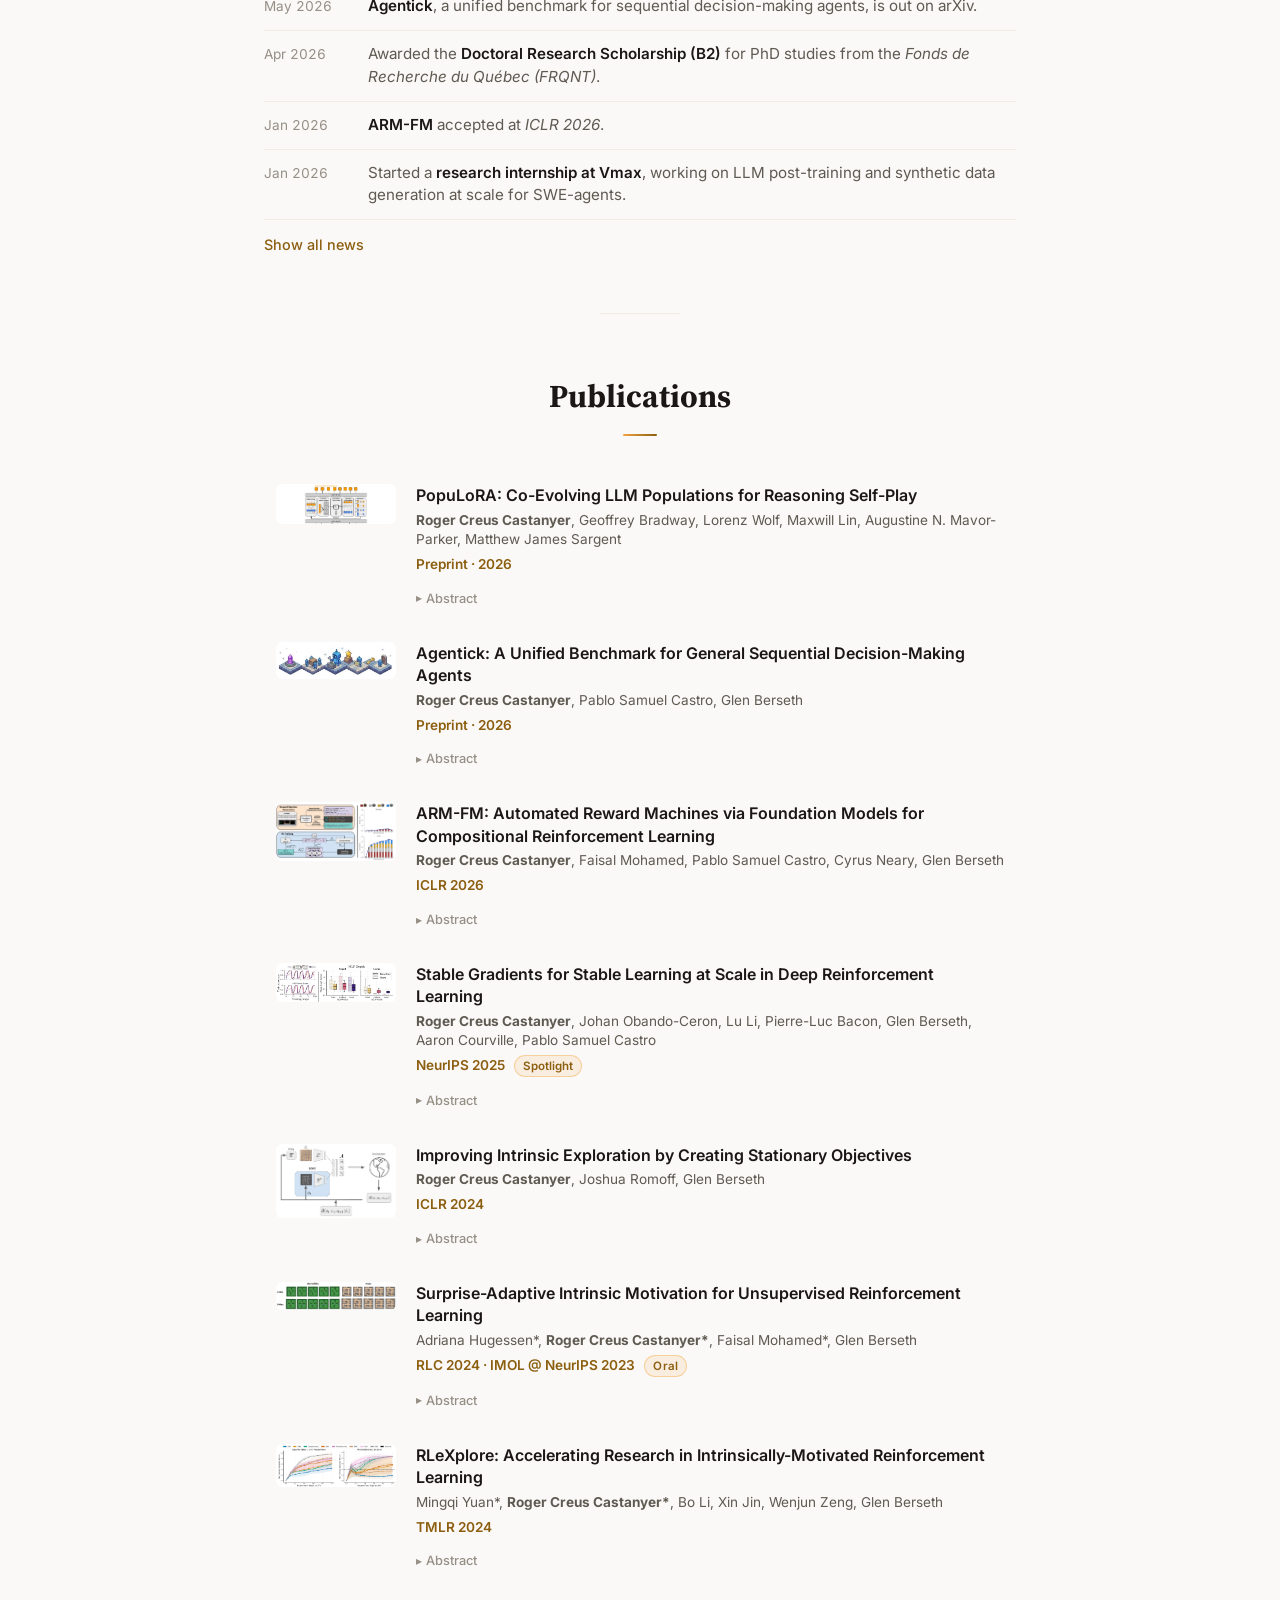
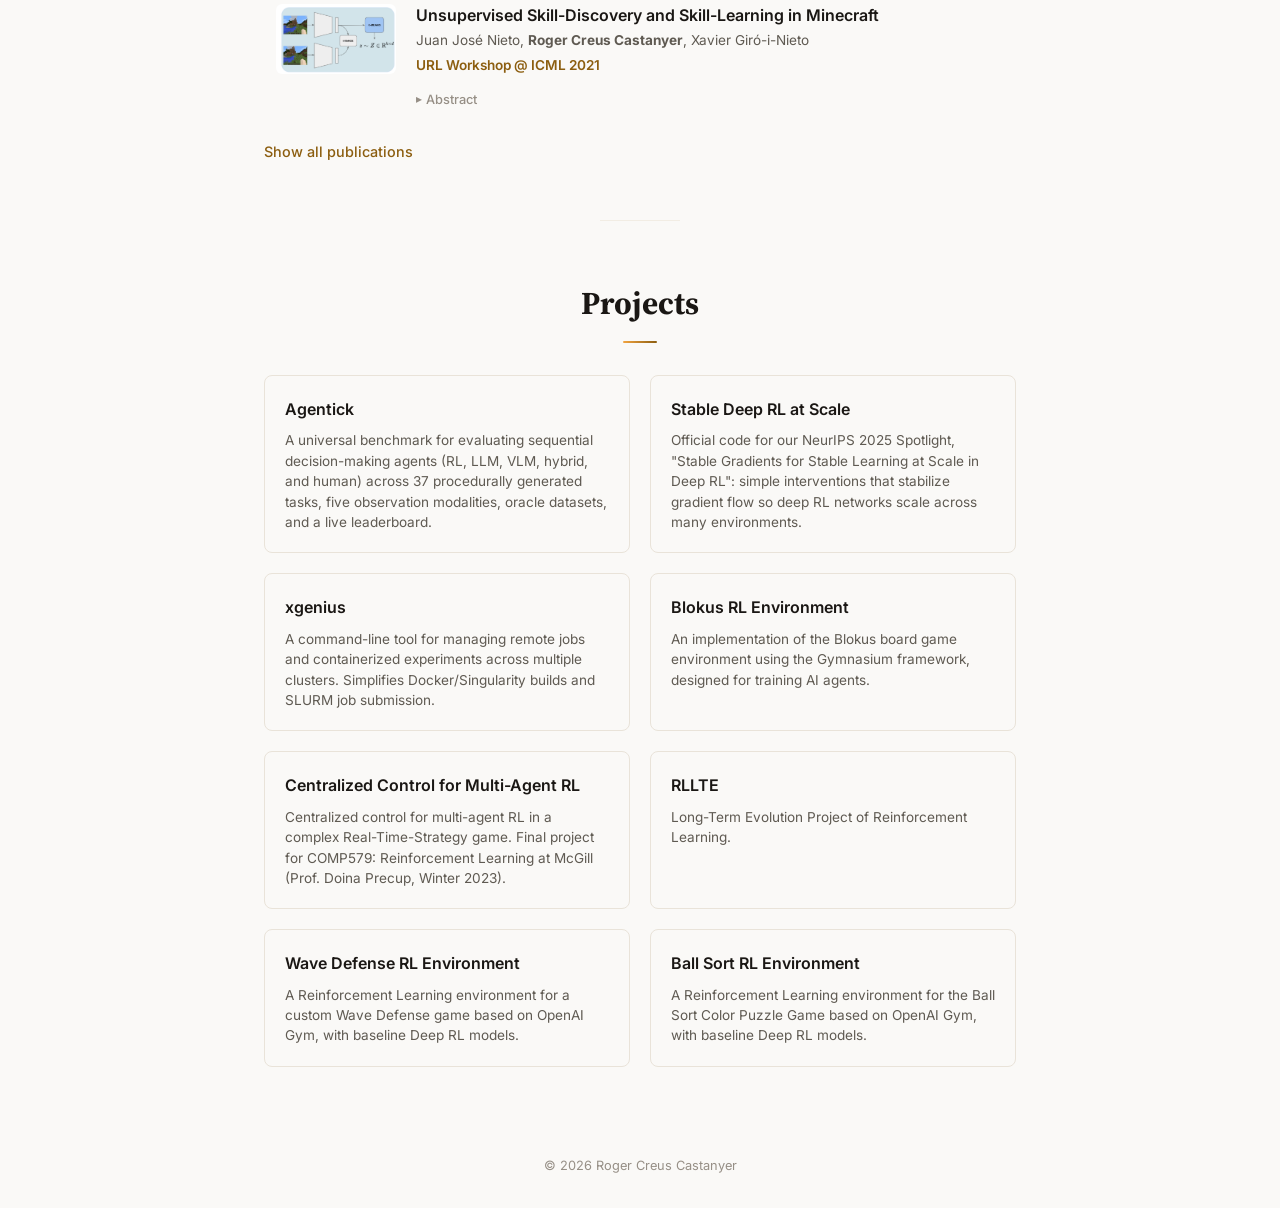
==== commit 74a8bd58: "Add Microsoft Research internship (experience + news); refresh CV PDF - New "Research Intern @ Micro" ====
--- a/index.html
+++ b/index.html
@@ -123,6 +123,7 @@
                             <div class="cv-col">
                                 <h2>Experience</h2>
                                 <ul class="experience-list">
+                                    <li><span class="exp-logos"><img class="exp-logo" src="pics/logos/microsoft.png" alt="" aria-hidden="true"></span><span class="exp-body"><span class="exp-role">Research Intern @ <strong>Microsoft Research</strong></span><span class="exp-date">2026</span></span></li>
                                     <li><span class="exp-logos"><img class="exp-logo" src="pics/logos/vmax.png" alt="" aria-hidden="true"></span><span class="exp-body"><span class="exp-role">Research Intern @ <strong>Vmax AI</strong></span><span class="exp-date">2026</span></span></li>
                                     <li><span class="exp-logos"><img class="exp-logo" src="pics/logos/ubisoft.png" alt="" aria-hidden="true"></span><span class="exp-body"><span class="exp-role">Research Intern @ <strong>Ubisoft LaForge</strong></span><span class="exp-date">2023</span></span></li>
                                     <li><span class="exp-logos"><img class="exp-logo" src="pics/logos/hp.png" alt="" aria-hidden="true"></span><span class="exp-body"><span class="exp-role">Junior Data Scientist @ <strong>HP Inc</strong></span><span class="exp-date">2021 – 2022</span></span></li>
@@ -152,6 +153,10 @@
                 <h2 class="section-title">News</h2>
                 <div class="news-list">
                     <div class="news-item">
+                        <span class="news-date">Jun 2026</span>
+                        <span class="news-text">Started a <strong>research internship at Microsoft Research</strong> (MSR Montreal), working on coding LLMs and synthetic data generation for SWE-agents.</span>
+                    </div>
+                    <div class="news-item">
                         <span class="news-date">May 2026</span>
                         <span class="news-text"><a href="https://arxiv.org/abs/2605.16727" target="_blank"><strong>PopuLoRA</strong></a>, population-based self-play for RLVR post-training of LLMs, is out on arXiv.</span>
                     </div>
@@ -171,7 +176,7 @@
                         <span class="news-date">Jan 2026</span>
                         <span class="news-text">Started a <strong>research internship at Vmax</strong>, working on LLM post-training and synthetic data generation at scale for SWE-agents.</span>
                     </div>
-                    <div class="news-item">
+                    <div class="news-item news-item--hidden">
                         <span class="news-date">Jun 2025</span>
                         <span class="news-text"><a href="https://arxiv.org/pdf/2506.15544" target="_blank"><strong>Stable Gradients</strong></a> published at <em>NeurIPS 2025</em> as <strong>Spotlight (top 3%)</strong>.</span>
                     </div>
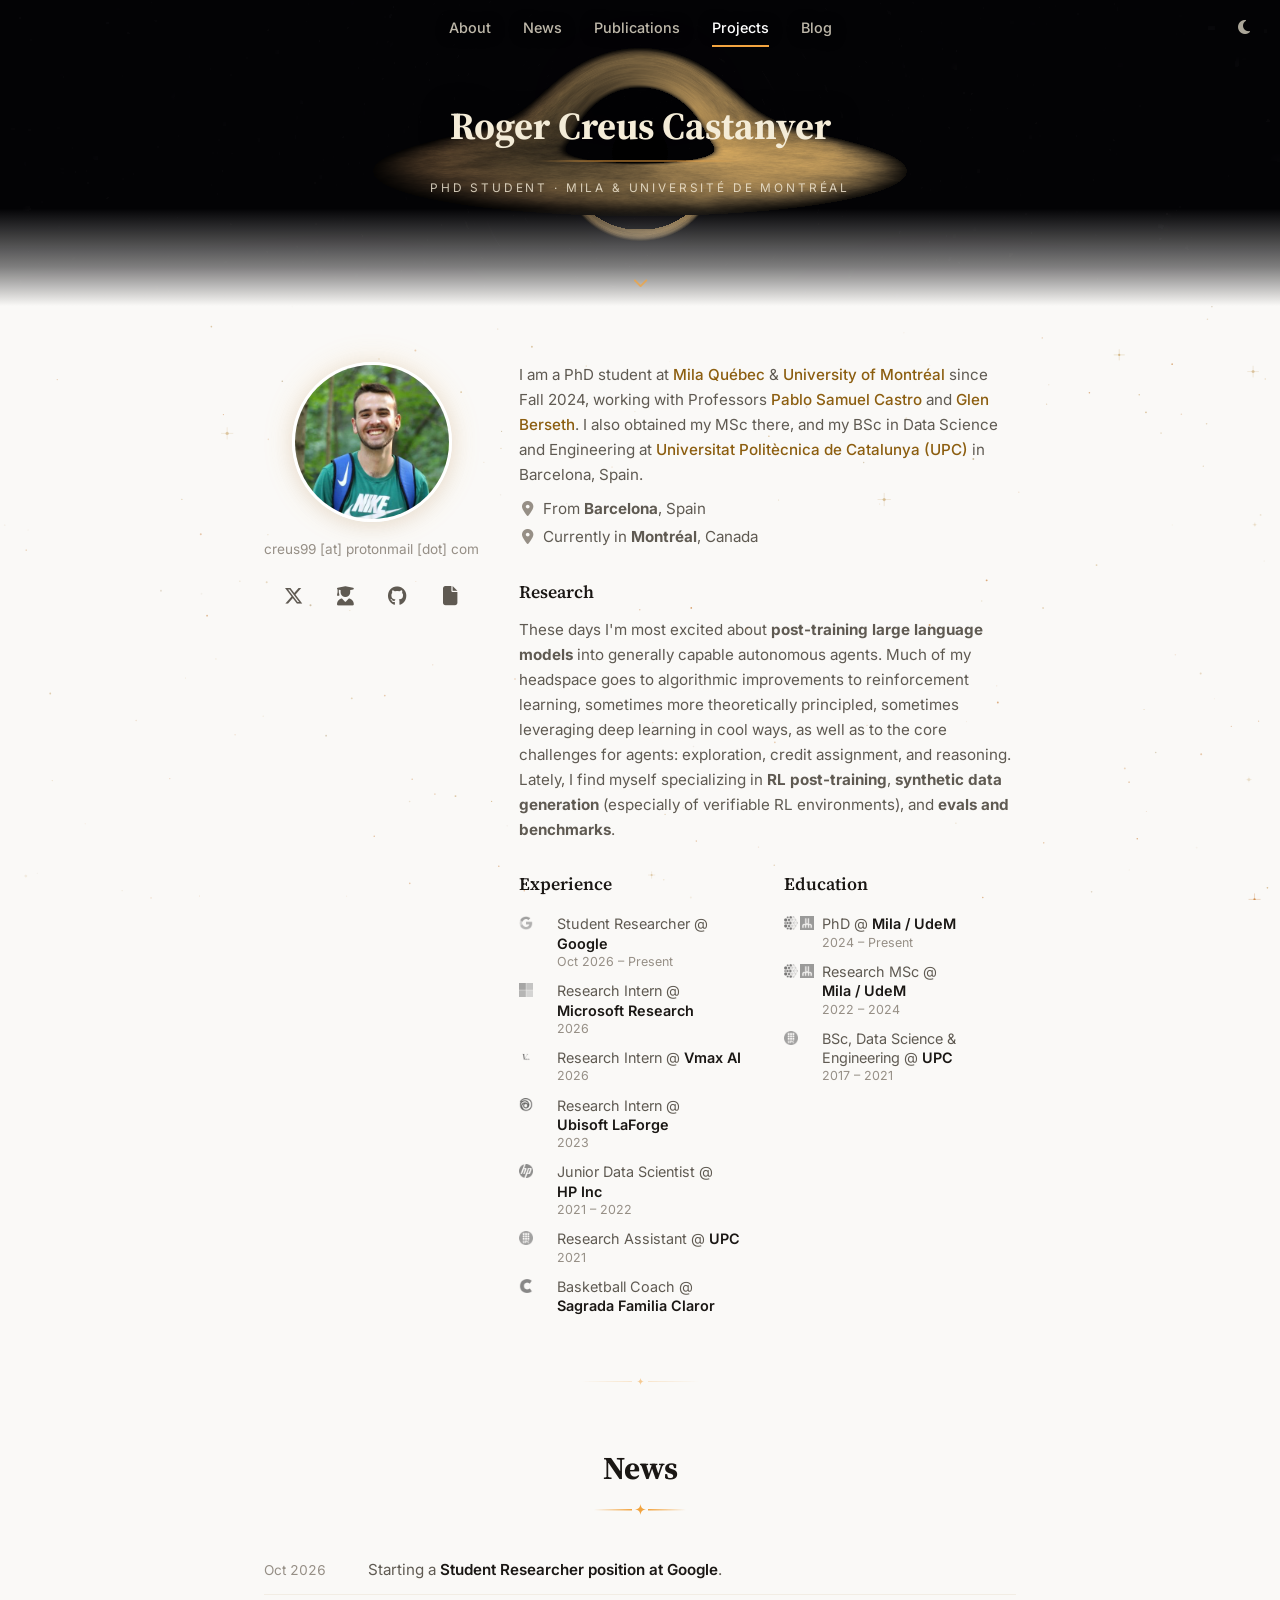
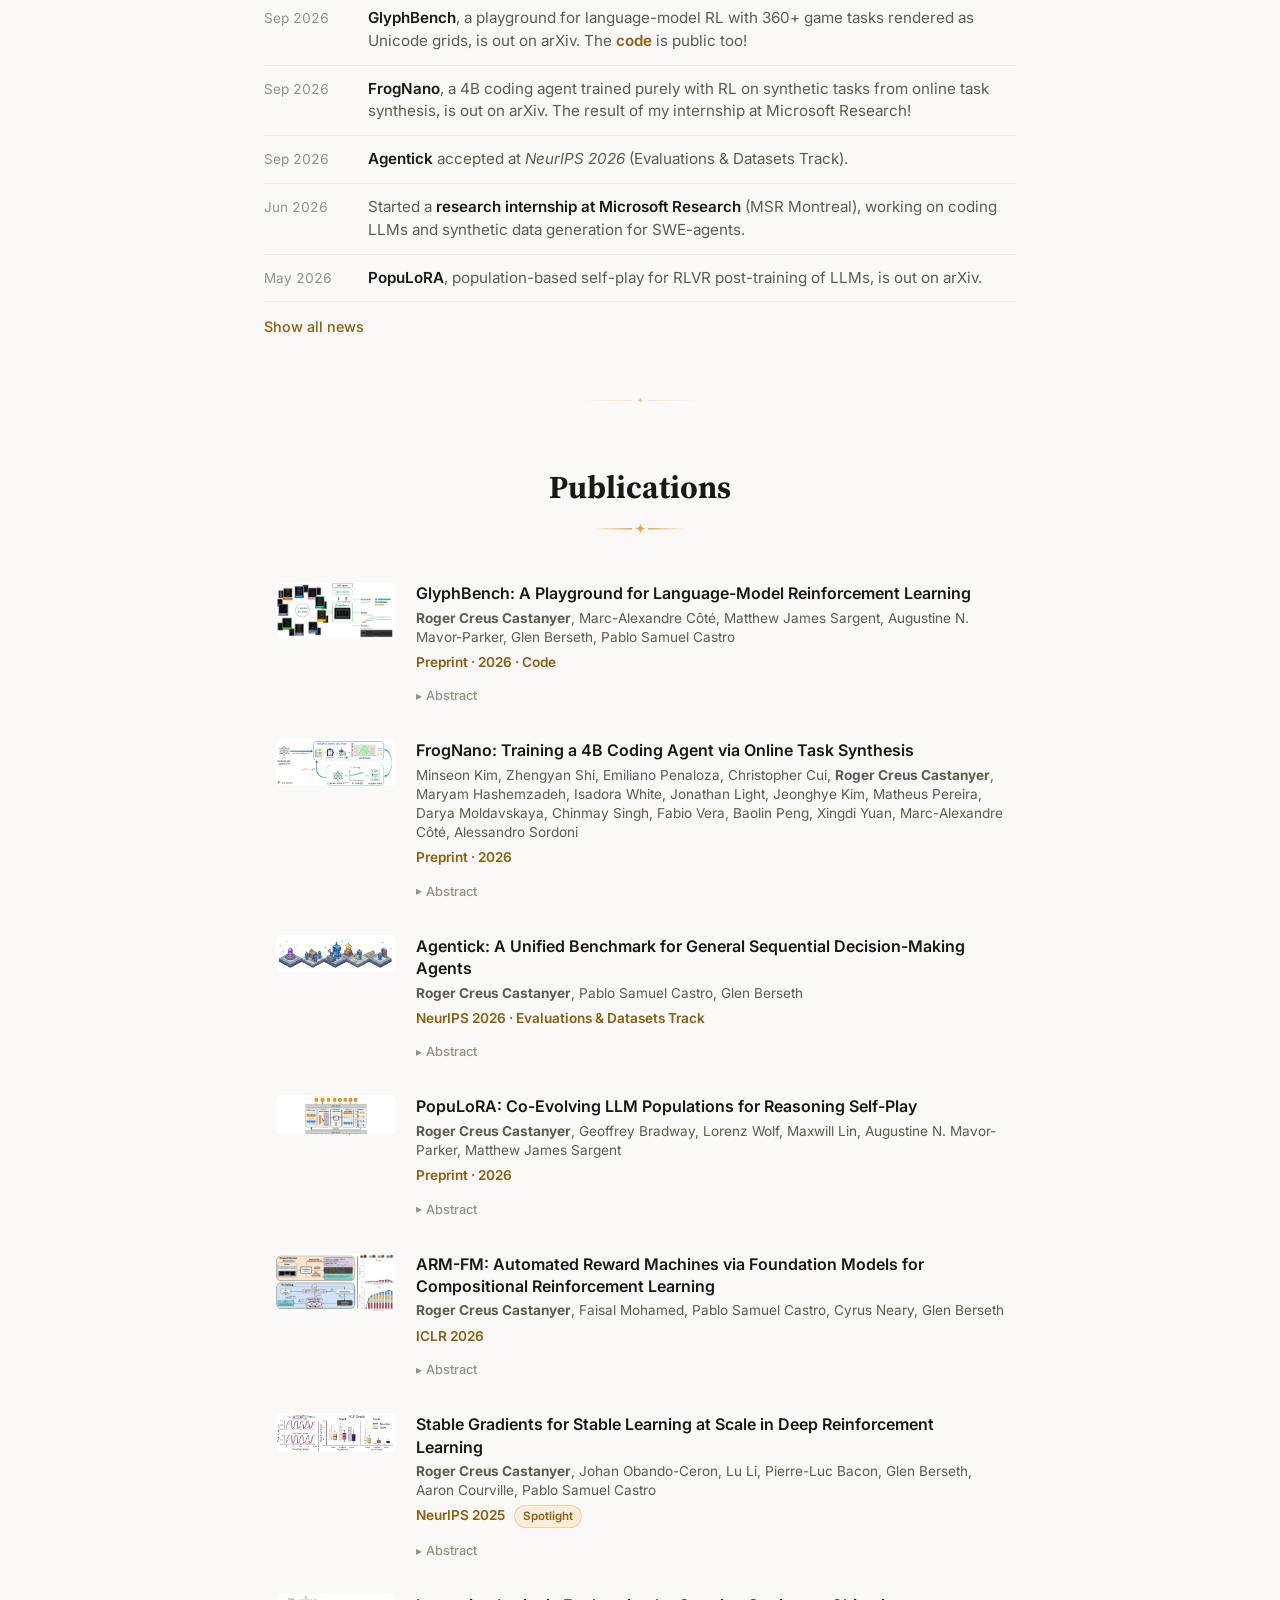
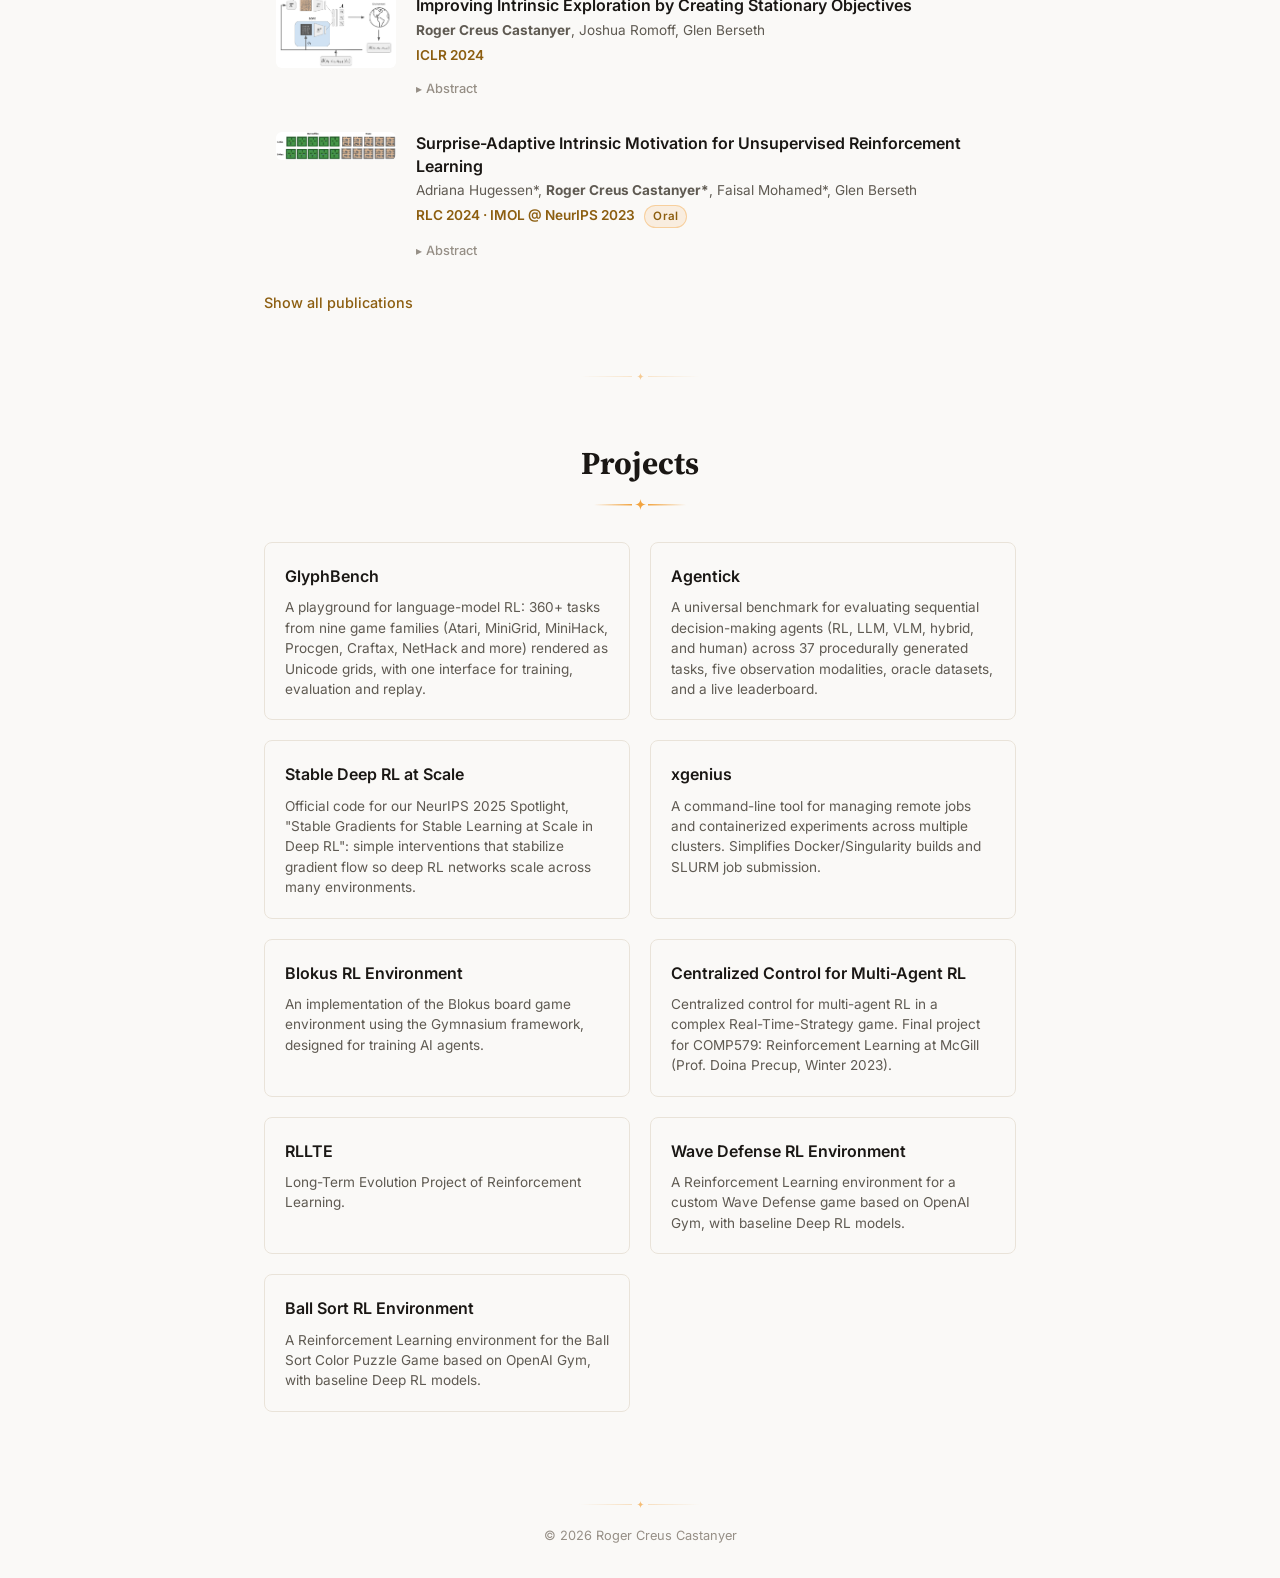
==== commit ce2577c5: "Add Google, FrogNano, GlyphBench, Agentick at NeurIPS; launch blog; cosmos theme - Experience: Stude" ====
--- a/index.html
+++ b/index.html
@@ -64,6 +64,7 @@
                 <a href="#news" class="nav__link">News</a>
                 <a href="#publications" class="nav__link">Publications</a>
                 <a href="#projects" class="nav__link">Projects</a>
+                <a href="blog/" class="nav__link">Blog</a>
             </div>
         </div>
         <button class="theme-toggle" id="themeToggle" aria-label="Toggle dark mode" title="Toggle dark mode">
@@ -123,6 +124,7 @@
                             <div class="cv-col">
                                 <h2>Experience</h2>
                                 <ul class="experience-list">
+                                    <li><span class="exp-logos"><img class="exp-logo" src="pics/logos/google.png" alt="" aria-hidden="true"></span><span class="exp-body"><span class="exp-role">Student Researcher @ <strong>Google</strong></span><span class="exp-date">Oct 2026 – Present</span></span></li>
                                     <li><span class="exp-logos"><img class="exp-logo" src="pics/logos/microsoft.png" alt="" aria-hidden="true"></span><span class="exp-body"><span class="exp-role">Research Intern @ <strong>Microsoft Research</strong></span><span class="exp-date">2026</span></span></li>
                                     <li><span class="exp-logos"><img class="exp-logo" src="pics/logos/vmax.png" alt="" aria-hidden="true"></span><span class="exp-body"><span class="exp-role">Research Intern @ <strong>Vmax AI</strong></span><span class="exp-date">2026</span></span></li>
                                     <li><span class="exp-logos"><img class="exp-logo" src="pics/logos/ubisoft.png" alt="" aria-hidden="true"></span><span class="exp-body"><span class="exp-role">Research Intern @ <strong>Ubisoft LaForge</strong></span><span class="exp-date">2023</span></span></li>
@@ -153,6 +155,22 @@
                 <h2 class="section-title">News</h2>
                 <div class="news-list">
                     <div class="news-item">
+                        <span class="news-date">Oct 2026</span>
+                        <span class="news-text">Starting a <strong>Student Researcher position at Google</strong>.</span>
+                    </div>
+                    <div class="news-item">
+                        <span class="news-date">Sep 2026</span>
+                        <span class="news-text"><a href="https://arxiv.org/abs/2609.34214" target="_blank"><strong>GlyphBench</strong></a>, a playground for language-model RL with 360+ game tasks rendered as Unicode grids, is out on arXiv. The <a href="https://github.com/VmaxAI/glyphbench" target="_blank">code</a> is public too!</span>
+                    </div>
+                    <div class="news-item">
+                        <span class="news-date">Sep 2026</span>
+                        <span class="news-text"><a href="https://arxiv.org/abs/2609.07925" target="_blank"><strong>FrogNano</strong></a>, a 4B coding agent trained purely with RL on synthetic tasks from online task synthesis, is out on arXiv. The result of my internship at Microsoft Research!</span>
+                    </div>
+                    <div class="news-item">
+                        <span class="news-date">Sep 2026</span>
+                        <span class="news-text"><a href="https://arxiv.org/abs/2605.06869" target="_blank"><strong>Agentick</strong></a> accepted at <em>NeurIPS 2026</em> (Evaluations &amp; Datasets Track).</span>
+                    </div>
+                    <div class="news-item">
                         <span class="news-date">Jun 2026</span>
                         <span class="news-text">Started a <strong>research internship at Microsoft Research</strong> (MSR Montreal), working on coding LLMs and synthetic data generation for SWE-agents.</span>
                     </div>
@@ -160,19 +178,19 @@
                         <span class="news-date">May 2026</span>
                         <span class="news-text"><a href="https://arxiv.org/abs/2605.16727" target="_blank"><strong>PopuLoRA</strong></a>, population-based self-play for RLVR post-training of LLMs, is out on arXiv.</span>
                     </div>
-                    <div class="news-item">
+                    <div class="news-item news-item--hidden">
                         <span class="news-date">May 2026</span>
                         <span class="news-text"><a href="https://arxiv.org/abs/2605.06869" target="_blank"><strong>Agentick</strong></a>, a unified benchmark for sequential decision-making agents, is out on arXiv.</span>
                     </div>
-                    <div class="news-item">
+                    <div class="news-item news-item--hidden">
                         <span class="news-date">Apr 2026</span>
                         <span class="news-text">Awarded the <strong>Doctoral Research Scholarship (B2)</strong> for PhD studies from the <em>Fonds de Recherche du Québec (FRQNT)</em>.</span>
                     </div>
-                    <div class="news-item">
+                    <div class="news-item news-item--hidden">
                         <span class="news-date">Jan 2026</span>
                         <span class="news-text"><a href="https://arxiv.org/abs/2510.14176" target="_blank"><strong>ARM-FM</strong></a> accepted at <em>ICLR 2026</em>.</span>
                     </div>
-                    <div class="news-item">
+                    <div class="news-item news-item--hidden">
                         <span class="news-date">Jan 2026</span>
                         <span class="news-text">Started a <strong>research internship at Vmax</strong>, working on LLM post-training and synthetic data generation at scale for SWE-agents.</span>
                     </div>
@@ -255,6 +273,51 @@
                 <div class="pub-list">
 
                     <div class="pub-card">
+                        <a href="https://arxiv.org/abs/2609.34214" target="_blank" class="pub-card__img-link">
+                            <img src="pics/glyphbench.png" alt="GlyphBench" class="pub-card__img">
+                        </a>
+                        <div class="pub-card__body">
+                            <a href="https://arxiv.org/abs/2609.34214" target="_blank" class="pub-card__title">GlyphBench: A Playground for Language-Model Reinforcement Learning</a>
+                            <p class="pub-card__authors"><strong>Roger Creus Castanyer</strong>, Marc-Alexandre Côté, Matthew James Sargent, Augustine N. Mavor-Parker, Glen Berseth, Pablo Samuel Castro</p>
+                            <p class="pub-card__venue">Preprint · 2026 · <a href="https://github.com/VmaxAI/glyphbench" target="_blank">Code</a></p>
+                            <details class="pub-card__details">
+                                <summary>Abstract</summary>
+                                <p class="pub-card__abstract">We introduce GlyphBench, an environment suite for reinforcement learning (RL) post-training of language-model agents, with over 360 tasks spanning diverse games. GlyphBench renders spatial observations as two-dimensional Unicode grids and connects training, evaluation, and trajectory replay through a unified interface designed to support efficient and reproducible research. We use GlyphBench to study how observation interfaces, reasoning effort, and agent harnesses affect performance, and how RL configurations shape learning dynamics. Glyph observations outperform native text and pixels in our Craftax experiments, with further gains on several BALROG environments. RL on 100 GlyphBench tasks improves Qwen3.5-4B on held-out Reasoning Gym problems, reaching 63.48% accuracy and outperforming the base model, a math-trained baseline, and a code-trained baseline, evidence that reasoning gains from gameplay can yield stronger transfer than math or code.</p>
+                            </details>
+                        </div>
+                    </div>
+
+                    <div class="pub-card">
+                        <a href="https://arxiv.org/abs/2609.07925" target="_blank" class="pub-card__img-link">
+                            <img src="pics/frognano.png" alt="FrogNano" class="pub-card__img">
+                        </a>
+                        <div class="pub-card__body">
+                            <a href="https://arxiv.org/abs/2609.07925" target="_blank" class="pub-card__title">FrogNano: Training a 4B Coding Agent via Online Task Synthesis</a>
+                            <p class="pub-card__authors">Minseon Kim, Zhengyan Shi, Emiliano Penaloza, Christopher Cui, <strong>Roger Creus Castanyer</strong>, Maryam Hashemzadeh, Isadora White, Jonathan Light, Jeonghye Kim, Matheus Pereira, Darya Moldavskaya, Chinmay Singh, Fabio Vera, Baolin Peng, Xingdi Yuan, Marc-Alexandre Côté, Alessandro Sordoni</p>
+                            <p class="pub-card__venue">Preprint · 2026</p>
+                            <details class="pub-card__details">
+                                <summary>Abstract</summary>
+                                <p class="pub-card__abstract">We present FrogNano, a 4B coding agent designed to tackle software engineering (SWE) tasks efficiently and effectively, even in resource-constrained settings. It is post-trained exclusively via RL on around 1,500 SWE environments with synthetic tasks. A key ingredient is an online task synthesis pipeline that creates tasks calibrated to the frontier of learnability for the current checkpoint. We provide evidence that competitive small coding agents can be trained with synthetic tasks alone, without distillation from larger models, and that generating tasks at the learnability frontier of the current agent is important. We report details on the training methodology, evaluations across diverse environments, and in-depth analyses, as a foundation for lightweight yet capable coding agents that run on minimal hardware.</p>
+                            </details>
+                        </div>
+                    </div>
+
+                    <div class="pub-card">
+                        <a href="https://arxiv.org/abs/2605.06869" target="_blank" class="pub-card__img-link">
+                            <img src="pics/agentick.png" alt="Agentick" class="pub-card__img">
+                        </a>
+                        <div class="pub-card__body">
+                            <a href="https://arxiv.org/abs/2605.06869" target="_blank" class="pub-card__title">Agentick: A Unified Benchmark for General Sequential Decision-Making Agents</a>
+                            <p class="pub-card__authors"><strong>Roger Creus Castanyer</strong>, Pablo Samuel Castro, Glen Berseth</p>
+                            <p class="pub-card__venue">NeurIPS 2026 · Evaluations &amp; Datasets Track</p>
+                            <details class="pub-card__details">
+                                <summary>Abstract</summary>
+                                <p class="pub-card__abstract">AI agent research spans a wide spectrum, from RL agents that learn from scratch to foundation-model agents that leverage pre-trained knowledge, yet no unified benchmark enables fair comparison across these approaches. We present Agentick, a benchmark for sequential decision-making agents designed to evaluate RL, LLM, VLM, hybrid, and human agents on common ground. It provides 37 procedurally generated tasks across six capability categories, four difficulty levels, and five observation modalities through a single Gymnasium-compatible interface, and ships with a coding API, oracle reference policies, pre-built SFT datasets, a composable agent harness, and a live leaderboard. An evaluation spanning 27 configurations and over 90,000 episodes reveals that no single approach dominates, providing the empirical infrastructure to drive progress toward general autonomous agents, both as an evaluation framework and as a training ground for RL post-training of foundation models.</p>
+                            </details>
+                        </div>
+                    </div>
+
+                    <div class="pub-card">
                         <a href="https://arxiv.org/abs/2605.16727" target="_blank" class="pub-card__img-link">
                             <img src="pics/populora.png" alt="PopuLoRA" class="pub-card__img">
                         </a>
@@ -270,21 +333,6 @@
                     </div>
 
                     <div class="pub-card">
-                        <a href="https://arxiv.org/abs/2605.06869" target="_blank" class="pub-card__img-link">
-                            <img src="pics/agentick.png" alt="Agentick" class="pub-card__img">
-                        </a>
-                        <div class="pub-card__body">
-                            <a href="https://arxiv.org/abs/2605.06869" target="_blank" class="pub-card__title">Agentick: A Unified Benchmark for General Sequential Decision-Making Agents</a>
-                            <p class="pub-card__authors"><strong>Roger Creus Castanyer</strong>, Pablo Samuel Castro, Glen Berseth</p>
-                            <p class="pub-card__venue">Preprint · 2026</p>
-                            <details class="pub-card__details">
-                                <summary>Abstract</summary>
-                                <p class="pub-card__abstract">AI agent research spans a wide spectrum, from RL agents that learn from scratch to foundation-model agents that leverage pre-trained knowledge, yet no unified benchmark enables fair comparison across these approaches. We present Agentick, a benchmark for sequential decision-making agents designed to evaluate RL, LLM, VLM, hybrid, and human agents on common ground. It provides 37 procedurally generated tasks across six capability categories, four difficulty levels, and five observation modalities through a single Gymnasium-compatible interface, and ships with a coding API, oracle reference policies, pre-built SFT datasets, a composable agent harness, and a live leaderboard. An evaluation spanning 27 configurations and over 90,000 episodes reveals that no single approach dominates, providing the empirical infrastructure to drive progress toward general autonomous agents, both as an evaluation framework and as a training ground for RL post-training of foundation models.</p>
-                            </details>
-                        </div>
-                    </div>
-
-                    <div class="pub-card">
                         <a href="https://arxiv.org/abs/2510.14176" target="_blank" class="pub-card__img-link">
                             <img src="pics/arm_fm.png" alt="ARM-FM" class="pub-card__img">
                         </a>
@@ -344,7 +392,7 @@
                         </div>
                     </div>
 
-                    <div class="pub-card">
+                    <div class="pub-card pub-card--hidden">
                         <a href="https://arxiv.org/pdf/2405.19548" target="_blank" class="pub-card__img-link">
                             <img src="pics/rlexplore.png" alt="RLeXplore" class="pub-card__img">
                         </a>
@@ -359,7 +407,7 @@
                         </div>
                     </div>
 
-                    <div class="pub-card">
+                    <div class="pub-card pub-card--hidden">
                         <a href="https://arxiv.org/abs/2107.08398" target="_blank" class="pub-card__img-link">
                             <img src="pics/URL_mine.png" alt="Minecraft Skill Discovery" class="pub-card__img">
                         </a>
@@ -505,6 +553,10 @@
             <div class="wrap">
                 <h2 class="section-title">Projects</h2>
                 <div class="project-grid">
+                    <a href="https://github.com/VmaxAI/glyphbench" target="_blank" class="project-card">
+                        <p class="project-card__title">GlyphBench</p>
+                        <p class="project-card__desc">A playground for language-model RL: 360+ tasks from nine game families (Atari, MiniGrid, MiniHack, Procgen, Craftax, NetHack and more) rendered as Unicode grids, with one interface for training, evaluation and replay.</p>
+                    </a>
                     <a href="https://github.com/roger-creus/agentick" target="_blank" class="project-card">
                         <p class="project-card__title">Agentick</p>
                         <p class="project-card__desc">A universal benchmark for evaluating sequential decision-making agents (RL, LLM, VLM, hybrid, and human) across 37 procedurally generated tasks, five observation modalities, oracle datasets, and a live leaderboard.</p>
@@ -641,6 +693,7 @@
         });
     });
     </script>
+    <script src="cosmos.js"></script>
     <script src="blackhole.js"></script>
 </body>
 </html>
--- a/main.css
+++ b/main.css
@@ -27,6 +27,18 @@
     --photo-border: #ffffff;
     --logo-filter: grayscale(1);
     --card-shadow: rgba(40, 30, 10, 0.08);
+    /* cosmos accents: a four-point gold star flanked by fading hairlines */
+    --star-svg: url("data:image/svg+xml,%3Csvg xmlns='http://www.w3.org/2000/svg' viewBox='0 0 20 20'%3E%3Cpath d='M10 0 C10.9 6.6 13.4 9.1 20 10 C13.4 10.9 10.9 13.4 10 20 C9.1 13.4 6.6 10.9 0 10 C6.6 9.1 9.1 6.6 10 0Z' fill='%23f2a440'/%3E%3C/svg%3E");
+    --sparkle-rule:
+        var(--star-svg) center / 11px 11px no-repeat,
+        linear-gradient(to right, transparent, var(--gold)) left 50% / 38px 1.5px no-repeat,
+        linear-gradient(to left, transparent, var(--gold)) right 50% / 38px 1.5px no-repeat;
+    --sparkle-rule-faint:
+        var(--star-svg) center / 7px 7px no-repeat,
+        linear-gradient(to right, transparent, var(--gold-border)) left 50% / 52px 1px no-repeat,
+        linear-gradient(to left, transparent, var(--gold-border)) right 50% / 52px 1px no-repeat;
+    --nebula: radial-gradient(120% 90% at 100% 0%, rgba(242, 164, 64, 0.10), transparent 60%),
+              radial-gradient(90% 80% at 0% 100%, rgba(150, 160, 210, 0.07), transparent 65%);
 }
 
 html[data-theme="dark"] {
@@ -109,18 +121,19 @@
 .section-title::after {
     content: '';
     display: block;
-    width: 34px;
-    height: 2px;
-    margin: 0.7rem auto 0;
-    border-radius: 2px;
-    background: linear-gradient(to right, var(--gold), var(--gold-deep));
+    width: 92px;
+    height: 11px;
+    margin: 0.6rem auto 0;
+    background: var(--sparkle-rule);
 }
 
 .divider {
     border: none;
-    border-top: 1px solid var(--border-light);
-    max-width: 80px;
+    height: 9px;
+    max-width: 120px;
     margin: 0 auto;
+    opacity: 0.55;
+    background: var(--sparkle-rule-faint);
 }
 
 /* ===== Navbar ===== */
@@ -781,3 +794,281 @@
         grid-template-columns: 1fr;
     }
 }
+
+/* ===== Blog ===== */
+.page-blog main { padding-top: var(--nav-h); }
+
+/* index */
+.post-list { display: grid; gap: 1.5rem; }
+.post-item {
+    display: grid;
+    grid-template-columns: 220px 1fr;
+    gap: 1.5rem;
+    align-items: center;
+    padding: 1.25rem;
+    border: 1px solid var(--border);
+    border-radius: 12px;
+    color: var(--text);
+    transition: border-color 0.2s, box-shadow 0.2s, transform 0.2s;
+}
+.post-item:hover {
+    color: var(--text);
+    border-color: var(--gold-border);
+    box-shadow: 0 6px 24px var(--card-shadow);
+    transform: translateY(-2px);
+}
+.post-item__img {
+    width: 100%;
+    aspect-ratio: 5 / 2;
+    object-fit: cover;
+    border-radius: 8px;
+}
+.post-item__date {
+    font-size: 0.78rem;
+    font-weight: 600;
+    letter-spacing: 0.08em;
+    text-transform: uppercase;
+    color: var(--accent);
+    margin-bottom: 0.35rem;
+}
+.post-item__title {
+    font-family: var(--serif);
+    font-size: 1.2rem;
+    line-height: 1.35;
+    margin-bottom: 0.5rem;
+}
+.post-item__excerpt {
+    font-size: 0.9rem;
+    color: var(--text-secondary);
+    margin-bottom: 0.6rem;
+}
+.post-item__more { font-size: 0.85rem; font-weight: 600; color: var(--accent); }
+.post-item__more i { font-size: 0.75em; margin-left: 0.25rem; transition: transform 0.2s; }
+.post-item:hover .post-item__more i { transform: translateX(3px); }
+
+/* post */
+.post {
+    max-width: 720px;
+    margin: 0 auto;
+    padding: clamp(2rem, 6vw, 3.5rem) 1.5rem 2rem;
+}
+.post-back {
+    display: inline-block;
+    font-size: 0.85rem;
+    font-weight: 500;
+    color: var(--text-tertiary);
+    margin-bottom: 1.5rem;
+}
+.post-back:hover { color: var(--accent); }
+.post-back i { font-size: 0.8em; margin-right: 0.25rem; }
+.post-title {
+    font-family: var(--serif);
+    font-size: clamp(1.75rem, 4.5vw, 2.5rem);
+    font-weight: 700;
+    line-height: 1.2;
+    letter-spacing: -0.01em;
+}
+.post-title::after {
+    content: '';
+    display: block;
+    width: 110px;
+    height: 11px;
+    margin-top: 0.9rem;
+    background:
+        var(--star-svg) left center / 11px 11px no-repeat,
+        linear-gradient(to right, var(--gold), transparent) 17px 50% / 93px 1.5px no-repeat;
+}
+.post-meta {
+    margin-top: 0.9rem;
+    font-size: 0.85rem;
+    color: var(--text-tertiary);
+}
+.post-cover {
+    width: 100%;
+    margin: 2rem 0 2.25rem;
+    border-radius: 12px;
+    box-shadow: 0 8px 30px var(--card-shadow);
+}
+.post-body {
+    font-size: 1.06rem;
+    line-height: 1.78;
+}
+.post-body > * + * { margin-top: 1.15rem; }
+.post-body h2 {
+    font-family: var(--serif);
+    font-size: clamp(1.4rem, 3vw, 1.7rem);
+    line-height: 1.3;
+    margin-top: 2.75rem;
+}
+.post-body h3 {
+    font-family: var(--serif);
+    font-size: 1.25rem;
+    margin-top: 2rem;
+}
+.post-body h2 + *, .post-body h3 + * { margin-top: 0.8rem; }
+.post-body a { text-decoration: underline; text-decoration-color: var(--gold-border); text-underline-offset: 2px; }
+.post-body a:hover { text-decoration-color: currentColor; }
+.post-body strong { font-weight: 600; }
+.post-body code {
+    font-family: ui-monospace, SFMono-Regular, Menlo, monospace;
+    font-size: 0.88em;
+    padding: 0.1em 0.35em;
+    border-radius: 4px;
+    background: var(--accent-subtle);
+}
+.post-body ul { list-style: disc; padding-left: 1.3rem; }
+.post-body ul li + li { margin-top: 0.6rem; }
+.post-body ul li::marker { color: var(--gold); }
+.cite { font-size: 0.8em; color: var(--text-tertiary); white-space: nowrap; }
+.post-body .cite a { text-decoration: none; }
+
+.post-tldr {
+    padding: 1.1rem 1.3rem;
+    border-left: 3px solid var(--gold);
+    border-radius: 0 10px 10px 0;
+    background: var(--gold-subtle);
+    font-size: 0.98rem;
+}
+.post-tldr strong:first-child {
+    display: block;
+    font-size: 0.75rem;
+    letter-spacing: 0.1em;
+    color: var(--accent);
+    margin-bottom: 0.25rem;
+}
+
+.post-fig { margin: 2rem 0; }
+.post-fig img {
+    width: 100%;
+    border-radius: 8px;
+    border: 1px solid var(--border-light);
+    background: #fff;
+}
+.post-fig figcaption {
+    margin-top: 0.7rem;
+    font-size: 0.85rem;
+    line-height: 1.55;
+    color: var(--text-secondary);
+}
+.post-fig__n { font-weight: 600; color: var(--text); }
+html[data-theme="dark"] .post-fig img { border-color: var(--border); }
+
+/* click-to-play YouTube */
+.yt-embed {
+    position: relative;
+    display: block;
+    width: 100%;
+    padding: 0;
+    border: none;
+    background: none;
+    cursor: pointer;
+}
+.yt-embed img { margin: 0; }
+.yt-embed__play {
+    position: absolute;
+    top: 50%;
+    left: 50%;
+    width: 68px;
+    height: 48px;
+    transform: translate(-50%, -50%);
+    display: flex;
+    align-items: center;
+    justify-content: center;
+    border-radius: 14px;
+    background: rgba(20, 16, 12, 0.78);
+    color: #fff;
+    font-size: 1.3rem;
+    transition: background 0.2s, transform 0.2s;
+}
+.yt-embed:hover .yt-embed__play { background: #c4302b; transform: translate(-50%, -50%) scale(1.06); }
+.yt-embed__frame {
+    display: block;
+    width: 100%;
+    aspect-ratio: 16 / 9;
+    border: 0;
+    border-radius: 8px;
+}
+
+.post-body .twitter-tweet { margin: 2rem auto; }
+blockquote.twitter-tweet:not(.twitter-tweet-rendered) {
+    padding: 1rem 1.2rem;
+    border: 1px solid var(--border);
+    border-radius: 10px;
+    font-size: 0.9rem;
+}
+
+.post-rule { border: none; border-top: 1px solid var(--border); margin: 2.5rem 0 1.5rem; }
+.post-refs {
+    padding-left: 1.6rem;
+    font-size: 0.85rem;
+    line-height: 1.55;
+    color: var(--text-secondary);
+}
+.post-refs li + li { margin-top: 0.5rem; }
+.post-refs li:target { color: var(--text); background: var(--gold-subtle); border-radius: 4px; }
+
+@media (max-width: 768px) {
+    .post-item { grid-template-columns: 1fr; gap: 1rem; }
+    html[data-theme="dark"] .nav__links { background: rgba(17, 15, 14, 0.97); }
+}
+@media (max-width: 480px) {
+    .post { padding-left: 1rem; padding-right: 1rem; }
+    .post-body { font-size: 1rem; }
+}
+.post-origin {
+    font-size: 0.85rem;
+    color: var(--text-tertiary);
+}
+.post-origin i { font-size: 0.8em; margin-right: 0.3rem; color: var(--gold); }
+.post-authors {
+    font-size: 0.92rem;
+    color: var(--text-secondary);
+    padding-bottom: 1.25rem;
+    border-bottom: 1px solid var(--border-light);
+}
+.post-body .post-authors { margin-top: 0.5rem; }
+.post-eq {
+    overflow-x: auto;
+    padding: 1rem 0.5rem;
+    font-size: 1.05rem;
+}
+.post-eq math { font-family: var(--serif); }
+
+/* ===== Cosmos layer ===== */
+.cosmos {
+    position: fixed;
+    inset: 0;
+    width: 100%;
+    height: 100%;
+    z-index: 0;
+    pointer-events: none;
+}
+main, .footer { position: relative; z-index: 1; }
+
+::selection { background: rgba(242, 164, 64, 0.28); }
+
+/* soft nebula glow on hover */
+.project-card, .post-item { background-color: var(--bg); }
+.project-card:hover, .post-item:hover { background: var(--nebula), var(--bg); }
+.pub-card:hover { background: var(--nebula), var(--accent-subtle); }
+
+/* news dates warm to gold on hover */
+.news-item:hover .news-date { color: var(--accent); }
+
+/* footer: a single star over the copyright */
+.footer::before {
+    content: '';
+    display: block;
+    width: 120px;
+    height: 9px;
+    margin: 0 auto 1rem;
+    opacity: 0.7;
+    background: var(--sparkle-rule-faint);
+}
+
+/* the hero photo gets a faint gold halo, like a star's corona */
+.hero__photo { box-shadow: 0 4px 20px var(--card-shadow), 0 0 30px rgba(242, 164, 64, 0.18); }
+
+@media (prefers-reduced-motion: reduce) {
+    .post-item, .project-card { transition: none; }
+}
